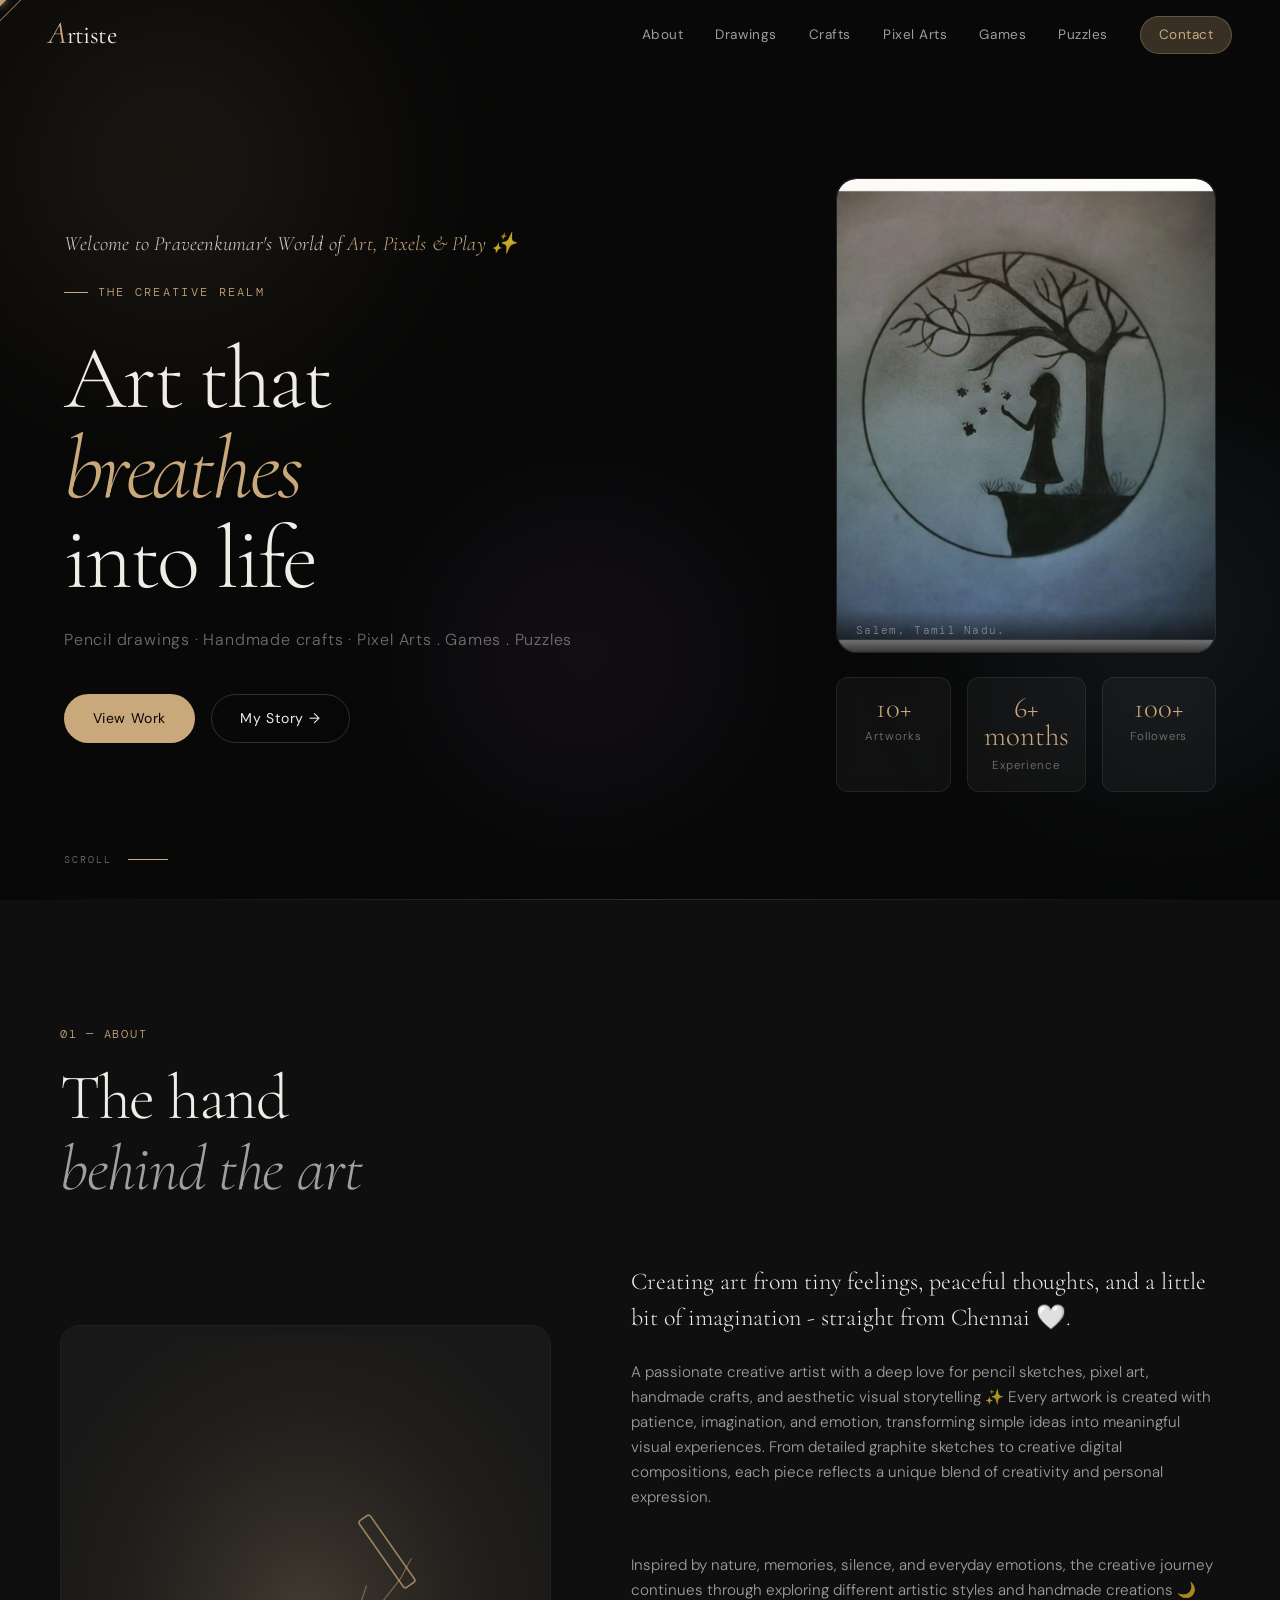
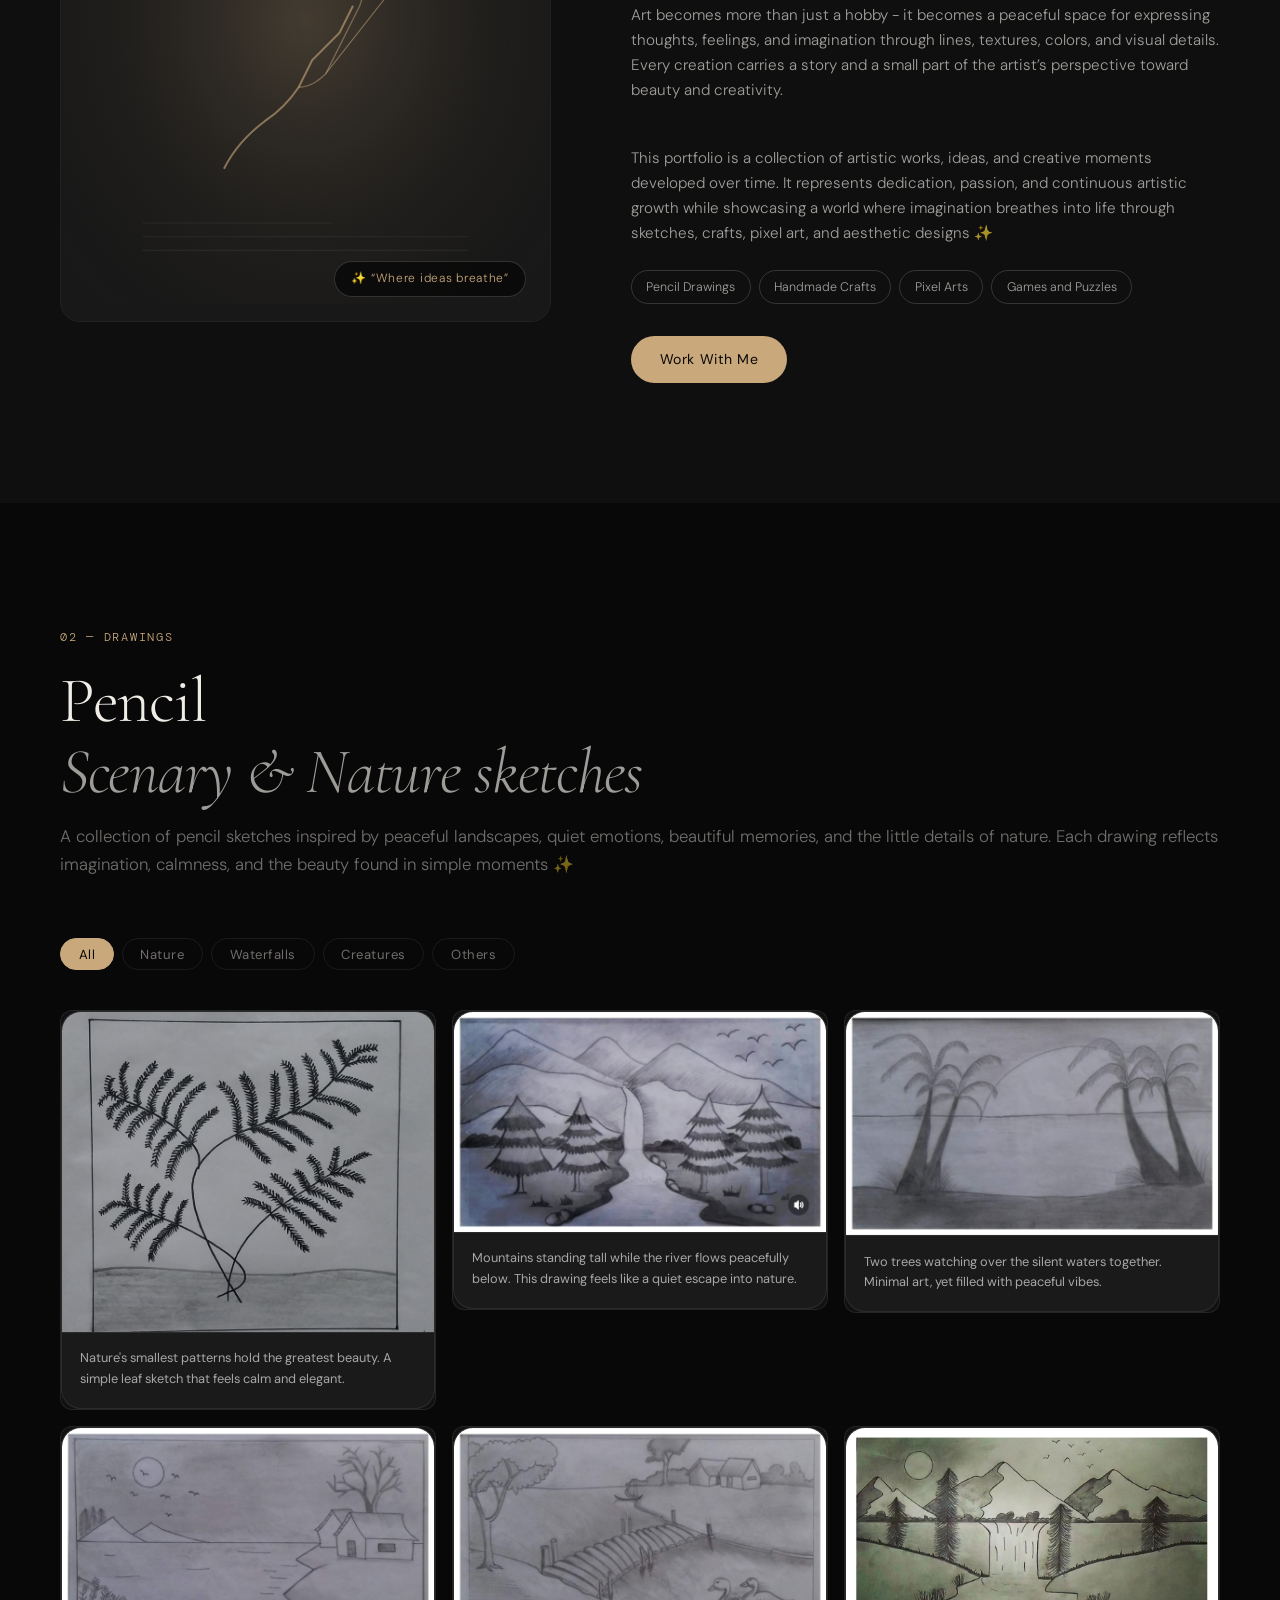
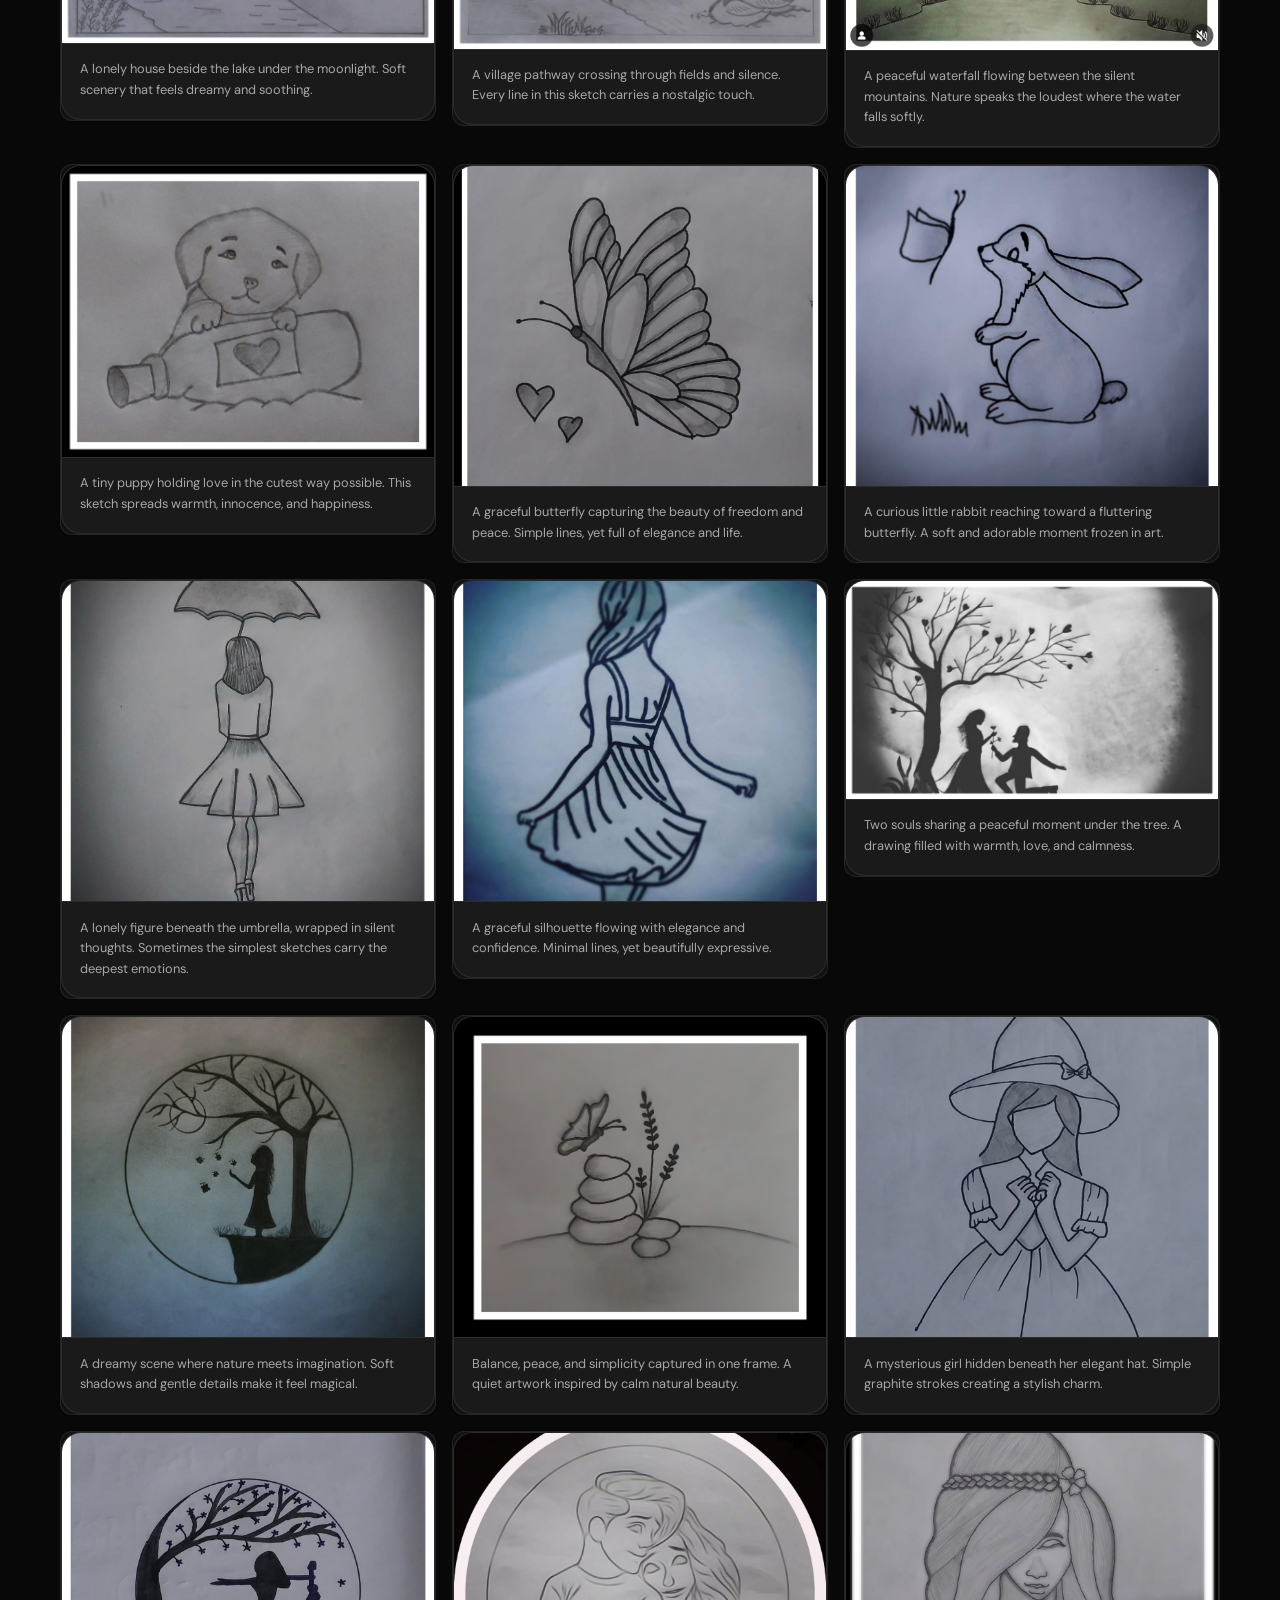
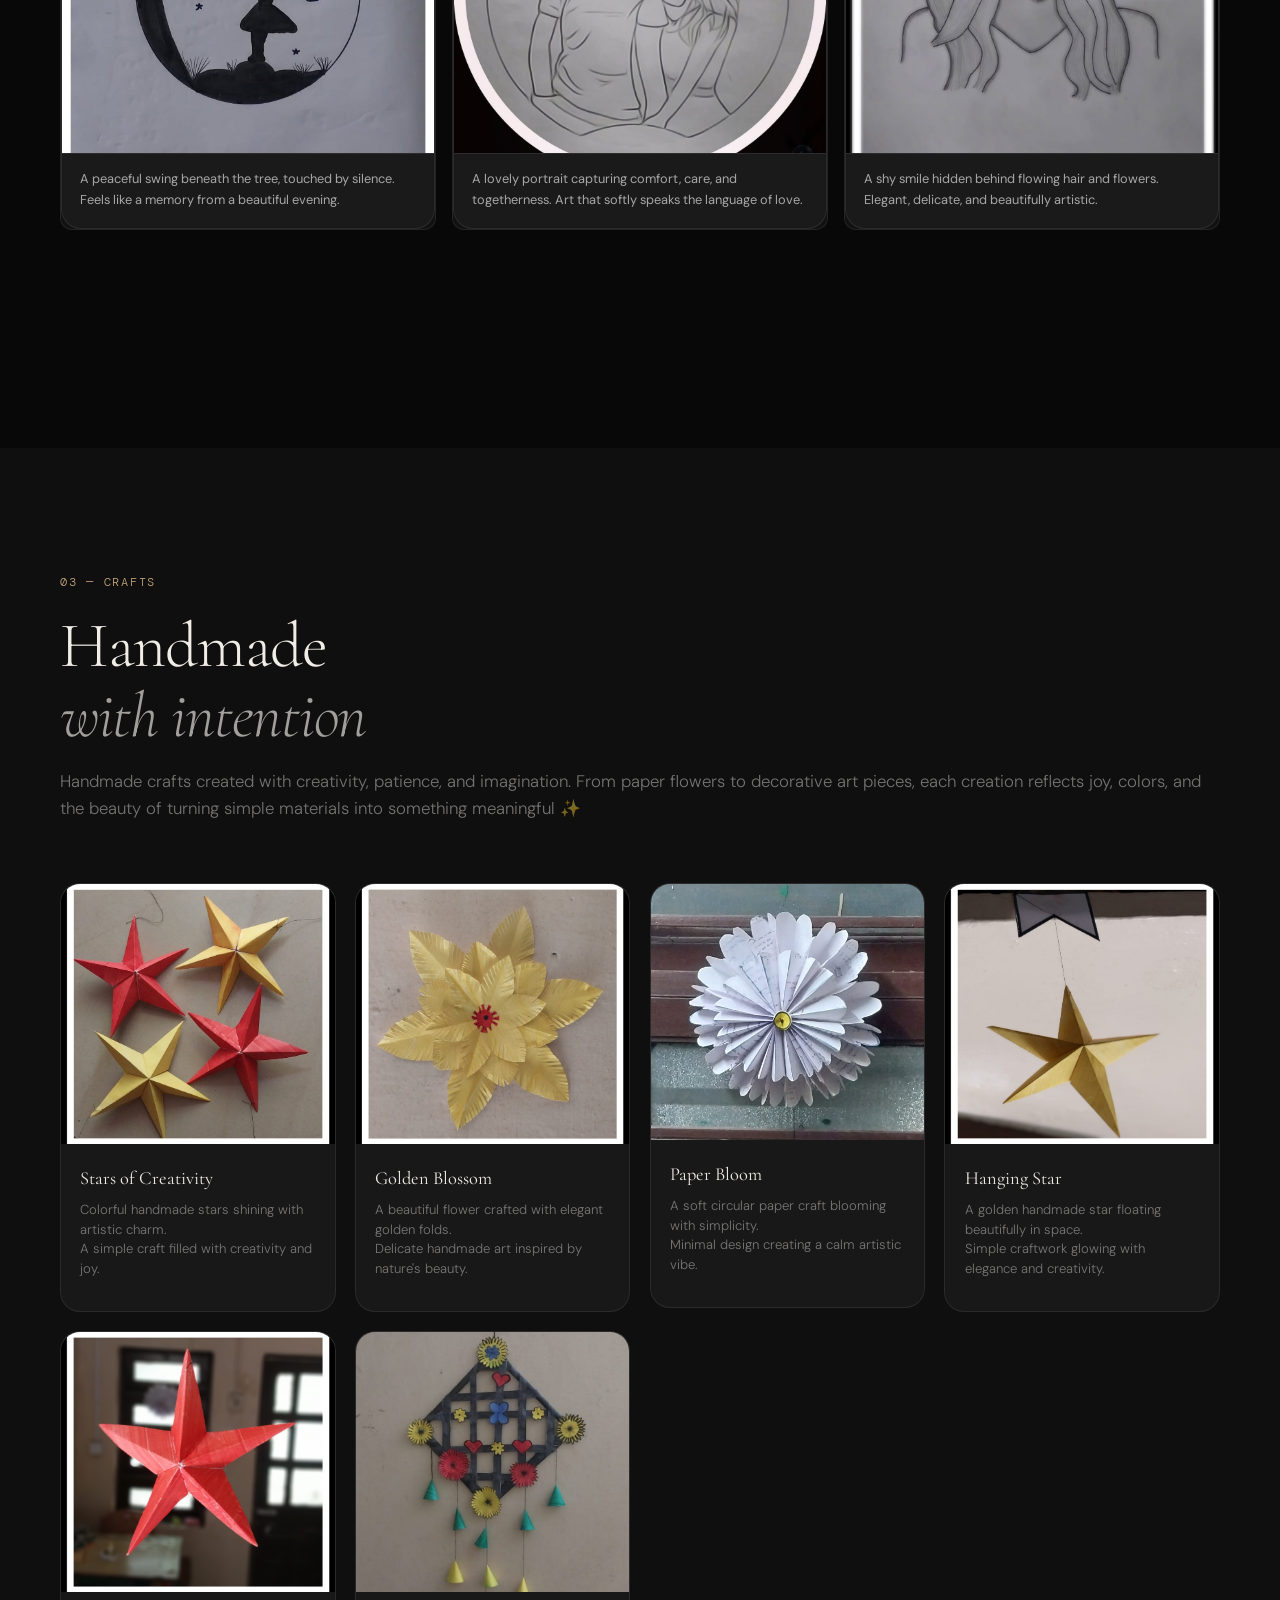
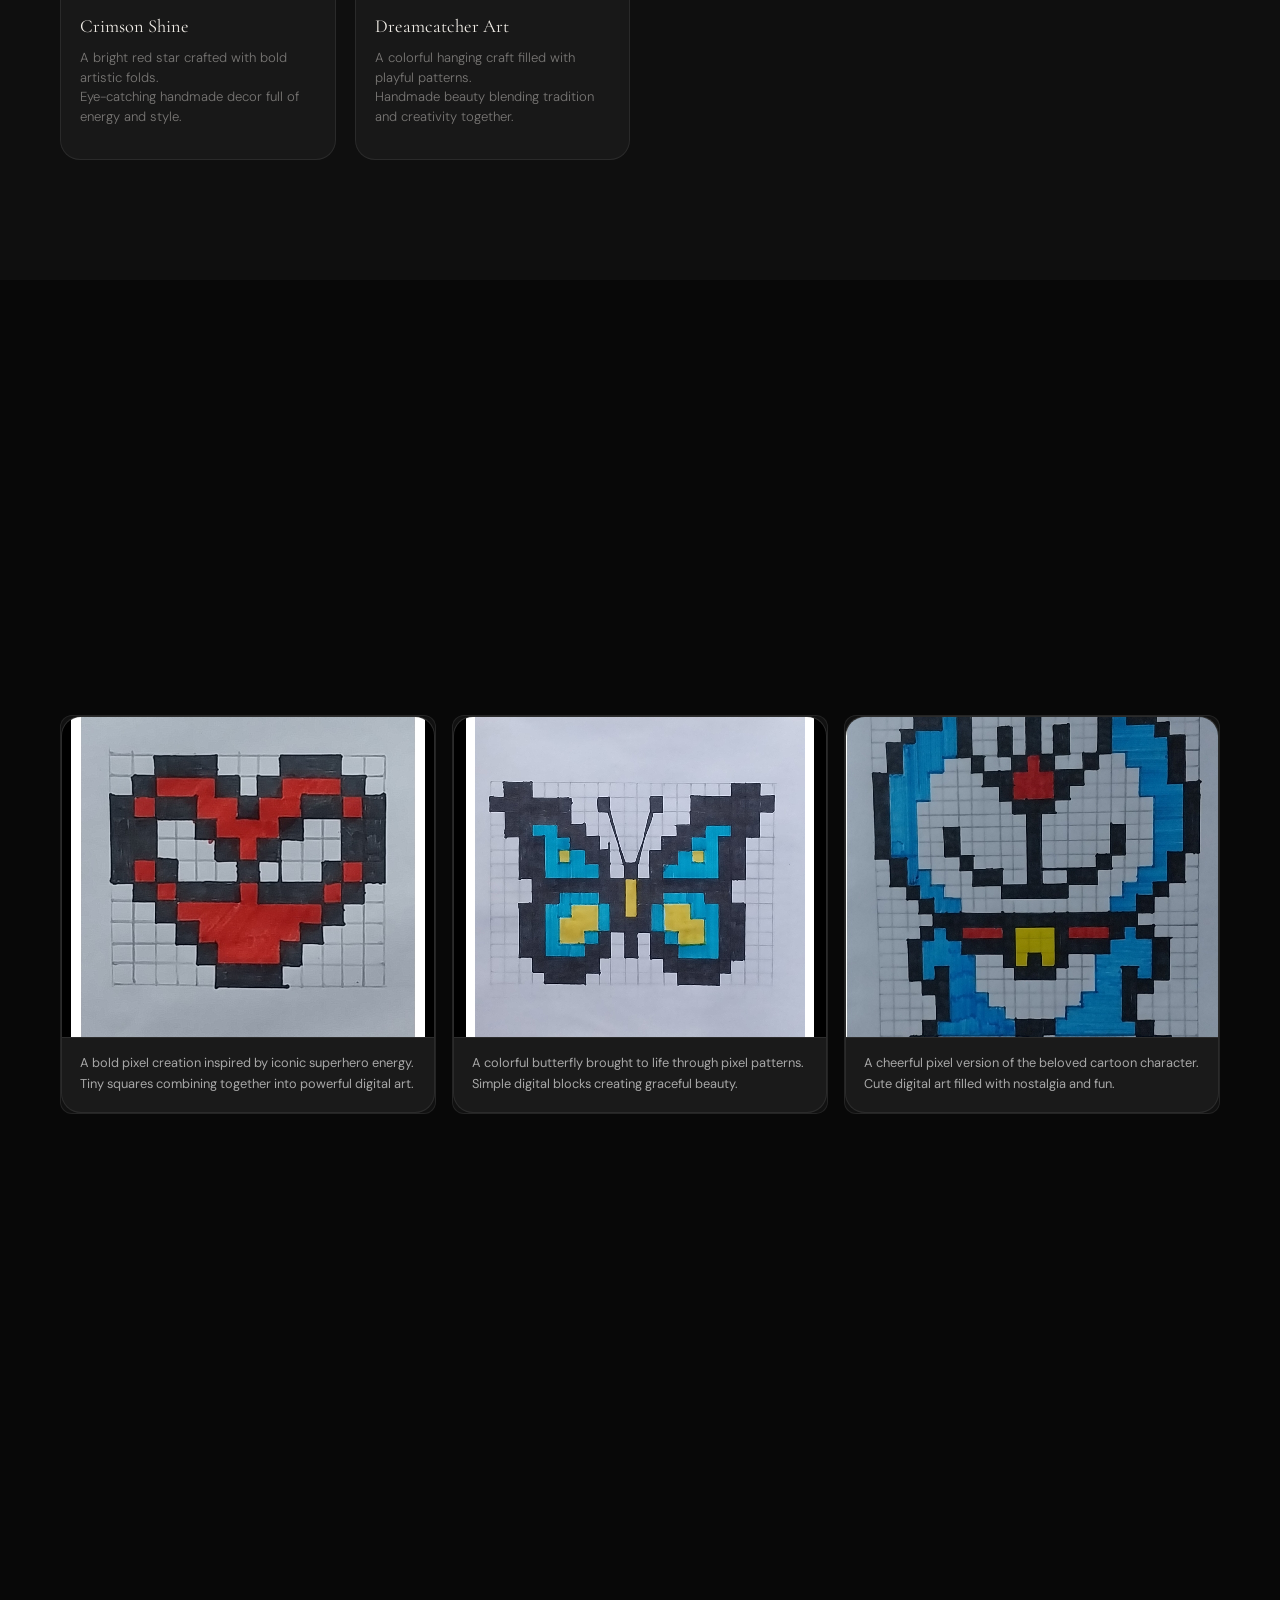
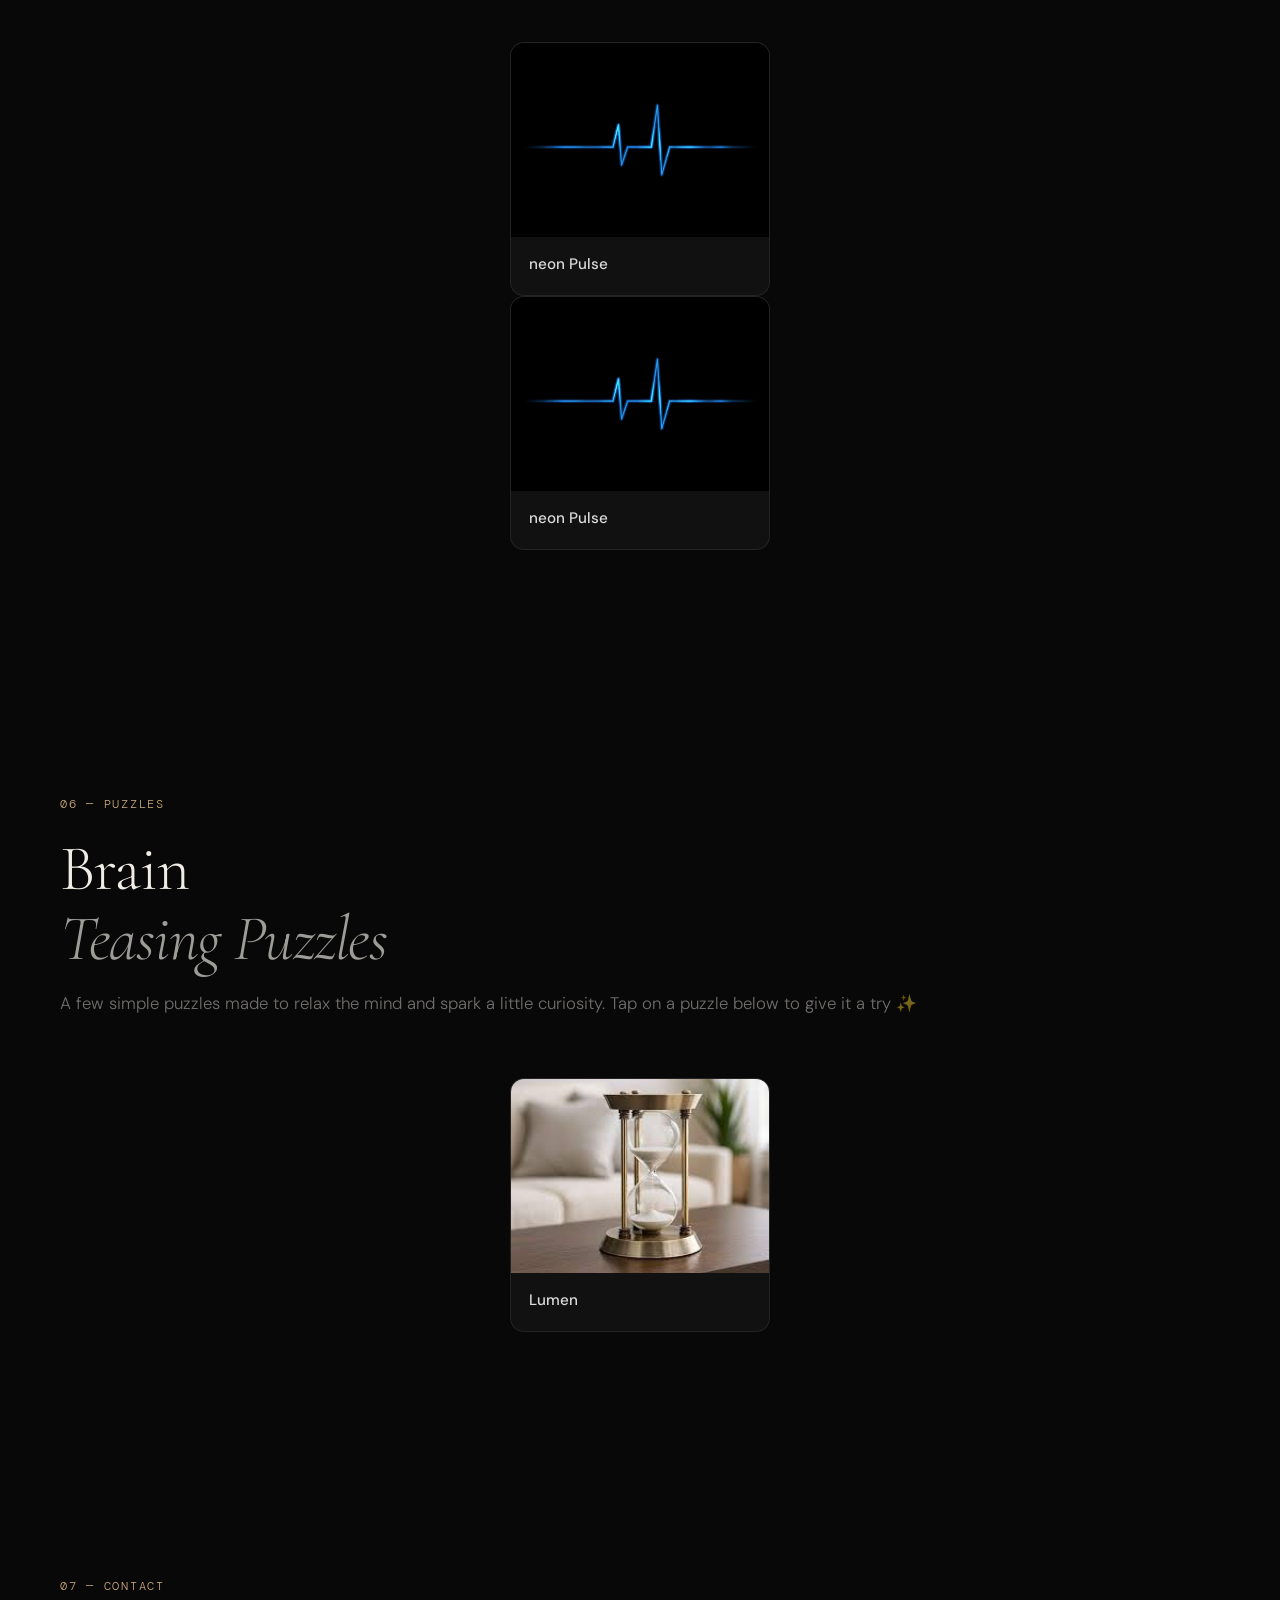
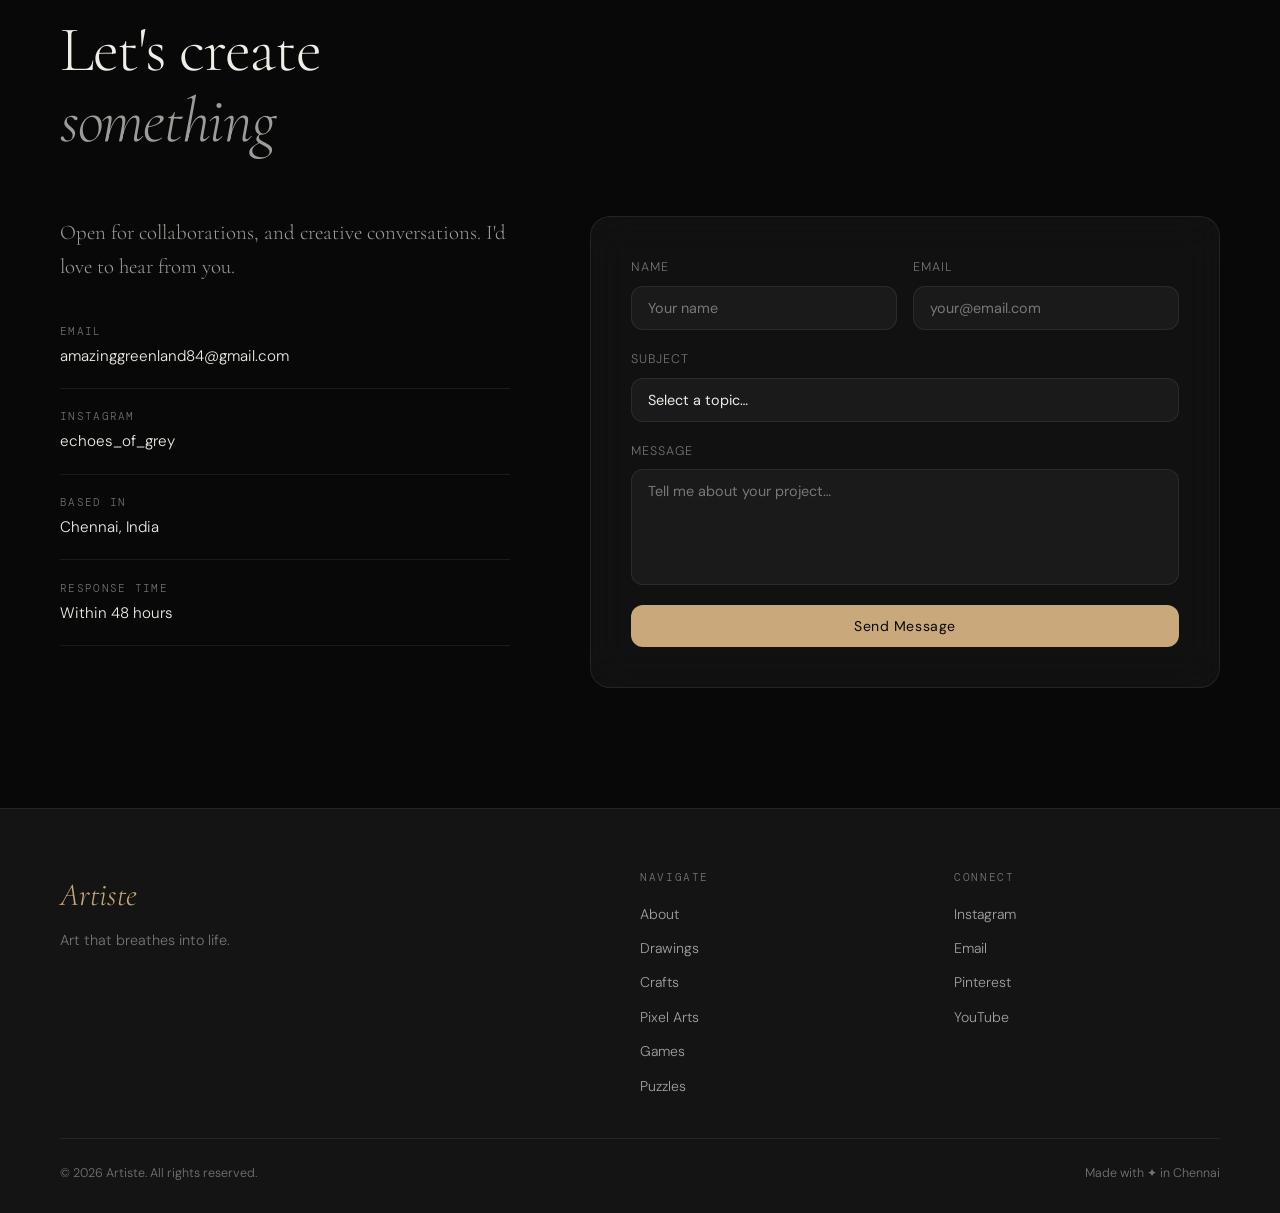
==== praveenkumarg/01/index.html @ f3a87482 "Set play-grid width to 100% Added width property to play-grid for full width." ====
<!DOCTYPE html>
<html lang="en">
<head>
  <title>Praveenkumar G | Artist Portfolio | Pencil Drawings & Crafts</title>

<meta name="description"
content="Explore the artistic portfolio of Praveenkumar G featuring pencil drawings, crafts, digital artworks and pixel arts.">

<meta name="keywords"
content="Praveenkumar G, Artist, Pencil Drawing, Pixel Art, Crafts, Art Portfolio">

<meta name="author" content="Praveenkumar G">

<meta property="og:title" content="Praveenkumar G | Artist Portfolio">
<meta property="og:description"
content="Pencil drawings, handmade crafts and digital artworks.">
<meta property="og:type" content="website">
  <meta charset="UTF-8" />
  <meta name="viewport" content="width=device-width, initial-scale=1.0" />
  <title>Praveenkumar G — Artist & Creator</title>
  <link rel="stylesheet" href="styles.css" />
  <link rel="preconnect" href="https://fonts.googleapis.com" />
  <link rel="preconnect" href="https://fonts.gstatic.com" crossorigin />
  <link href="https://fonts.googleapis.com/css2?family=Cormorant+Garamond:ital,wght@0,300;0,400;0,600;1,300;1,400&family=DM+Sans:wght@300;400;500&family=DM+Mono:wght@300;400&display=swap" rel="stylesheet" />

  <style>
    /* ══════════════════════════════════════════
       GALLERY CARD FIX — image on top, text below
       (matches the clean crafts-card style)
    ══════════════════════════════════════════ */

    /* Card shell */
    .gallery-card {
      background: rgba(255,255,255,0.04);
      border: 1px solid rgba(255,255,255,0.08);
      border-radius: 12px;
      overflow: hidden;
      display: flex;
      flex-direction: column;
      transition: transform 0.28s ease, box-shadow 0.28s ease;
    }

    .gallery-card:hover {
      transform: translateY(-4px);
      box-shadow: 0 16px 40px rgba(0,0,0,0.45);
    }

    .gallery-card-inner {
      display: flex;
      flex-direction: column;
      height: 100%;
    }

    /* Image section */
    .gallery-card .gallery-img-wrap {
      position: relative;
      overflow: hidden;
      width: 100%;
      flex-shrink: 0;
    }

    .gallery-card .gallery-img-wrap img {
      width: 100%;
      height: auto;
      max-height: 320px;
      object-fit: cover;
      display: block;
      transition: transform 0.4s ease;
    }

    .gallery-card:hover .gallery-img-wrap img {
      transform: scale(1.04);
    }

    /* Hover overlay (zoom icon only — no text inside image) */
    .gallery-overlay {
      position: absolute;
      inset: 0;
      background: rgba(0,0,0,0.38);
      display: flex;
      align-items: center;
      justify-content: center;
      opacity: 0;
      transition: opacity 0.25s ease;
      cursor: pointer;
    }

    .gallery-img-wrap:hover .gallery-overlay {
      opacity: 1;
    }

    .gallery-zoom {
      font-size: 1.5rem;
      color: #fff;
      background: rgba(255,255,255,0.14);
      border-radius: 50%;
      width: 50px;
      height: 50px;
      display: flex;
      align-items: center;
      justify-content: center;
      backdrop-filter: blur(6px);
      border: 1px solid rgba(255,255,255,0.25);
    }

    /* Text section — lives BELOW the image, never on top */
    .gallery-meta {
      padding: 0.95rem 1.1rem 1.15rem;
      position: static !important;
      background: transparent;
      transform: none !important;
      opacity: 1 !important;
    }

    .gallery-meta .gallery-title {
      font-size: 0.8rem;
      line-height: 1.6;
      color: rgba(255,255,255,0.62);
      margin: 0;
      font-weight: 400;
    }

    .gallery-meta .gallery-desc {
      font-size: 0.8rem;
      line-height: 1.6;
      color: rgba(255,255,255,0.62);
      margin: 0;
      font-weight: 400;
    }

    .hero-main-image{
    width:100%;
    height:100%;
    object-fit:cover;
    border-radius:20px;
    display:block;
    }

    /* Craft images */
    .craft-img-wrap img {
      width: 100%;
      height: auto;
      max-height: 260px;
      object-fit: cover;
      border-radius: inherit;
      display: block;
    }

    /* Instagram grid images */
    .insta-cell {
      position: relative;
      overflow: hidden;
    }
    .insta-cell img {
      position: absolute;
      inset: 0;
      width: 100%;
      height: 100%;
      object-fit: cover;
    }

    /* ══════════════════════════════════════════
       LIGHTBOX — full-screen image popup
    ══════════════════════════════════════════ */
    .lightbox {
      display: none;
      position: fixed;
      inset: 0;
      z-index: 99999;
      background: rgba(0, 0, 0, 0.93);
      align-items: center;
      justify-content: center;
      flex-direction: column;
      padding: 2rem;
      backdrop-filter: blur(10px);
      -webkit-backdrop-filter: blur(10px);
      animation: lbFadeIn 0.22s ease;
    }

    .lightbox.active {
      display: flex;
    }

    @keyframes lbFadeIn {
      from { opacity: 0; }
      to   { opacity: 1; }
    }

    /* Close button */
    .lightbox-close {
      position: fixed;
      top: 1.2rem;
      right: 1.4rem;
      background: rgba(255,255,255,0.1);
      border: 1px solid rgba(255,255,255,0.2);
      color: #fff;
      font-size: 1.2rem;
      width: 42px;
      height: 42px;
      border-radius: 50%;
      cursor: pointer;
      display: flex;
      align-items: center;
      justify-content: center;
      transition: background 0.2s;
      z-index: 100000;
    }

    .lightbox-close:hover {
      background: rgba(255,255,255,0.22);
    }

    /* Image */
    .lightbox-content {
      display: flex;
      align-items: center;
      justify-content: center;
      max-width: 90vw;
      max-height: 82vh;
      animation: lbImgPop 0.28s cubic-bezier(0.34,1.56,0.64,1);
    }

    @keyframes lbImgPop {
      from { transform: scale(0.88); opacity: 0; }
      to   { transform: scale(1);    opacity: 1; }
    }

    .lightbox-content img {
      max-width: 90vw;
      max-height: 82vh;
      width: auto;
      height: auto;
      object-fit: contain;
      border-radius: 8px;
      box-shadow: 0 24px 80px rgba(0,0,0,0.7);
    }

    /* Caption */
    .lightbox-caption {
      margin-top: 1.1rem;
      color: rgba(255,255,255,0.6);
      font-size: 0.82rem;
      text-align: center;
      max-width: 560px;
      line-height: 1.6;
    }

    /* Prev / Next arrows */
    .lightbox-prev,
    .lightbox-next {
      position: fixed;
      top: 50%;
      transform: translateY(-50%);
      background: rgba(255,255,255,0.08);
      border: 1px solid rgba(255,255,255,0.15);
      color: #fff;
      font-size: 1.4rem;
      width: 46px;
      height: 46px;
      border-radius: 50%;
      cursor: pointer;
      display: flex;
      align-items: center;
      justify-content: center;
      transition: background 0.2s;
      z-index: 100000;
    }

    .lightbox-prev { left: 1.2rem; }
    .lightbox-next { right: 1.2rem; }

    .lightbox-prev:hover,
    .lightbox-next:hover {
      background: rgba(255,255,255,0.2);
    }

    /* Mobile fix: make Pencil Arts and Pixel Arts match the Crafts cards */
    #drawings .gallery-grid,
    #pixel-arts .gallery-grid {
      align-items: start;
    }

    #drawings .gallery-card,
    #pixel-arts .gallery-card {
      min-width: 0;
    }

    @media (max-width: 768px) {
      #drawings .gallery-grid,
      #pixel-arts .gallery-grid {
        display: grid !important;
        grid-template-columns: repeat(2, minmax(0, 1fr)) !important;
        grid-auto-flow: row !important;
        grid-auto-rows: auto !important;
        align-items: start !important;
        gap: 1.55rem 1.25rem !important;
      }

      #drawings .gallery-card,
      #pixel-arts .gallery-card {
        width: 100% !important;
        min-width: 0 !important;
        height: auto !important;
        min-height: 0 !important;
        grid-column: auto !important;
        grid-row: auto !important;
        margin: 0 !important;
        transform: none !important;
        break-inside: avoid;
        border-radius: 18px !important;
        overflow: hidden !important;
      }

      #drawings .gallery-card-inner,
      #pixel-arts .gallery-card-inner {
        display: flex !important;
        flex-direction: column !important;
        height: auto !important;
      }

      #drawings .gallery-img-wrap,
      #pixel-arts .gallery-img-wrap {
        position: relative !important;
        width: 100% !important;
        height: clamp(128px, 44vw, 190px) !important;
        min-height: clamp(128px, 44vw, 190px) !important;
        aspect-ratio: 1 / 1 !important;
        overflow: hidden !important;
        flex: 0 0 auto !important;
      }

      #drawings .gallery-img-wrap img,
      #pixel-arts .gallery-img-wrap img {
        position: absolute !important;
        inset: 0 !important;
        width: 100% !important;
        height: 100% !important;
        max-height: none !important;
        object-fit: cover !important;
        display: block !important;
      }

      #drawings .gallery-meta,
      #pixel-arts .gallery-meta {
        position: static !important;
        flex: 1 1 auto !important;
        padding: 0.95rem 1rem 1.1rem !important;
        transform: none !important;
        opacity: 1 !important;
      }

      #drawings .gallery-title,
      #drawings .gallery-desc,
      #pixel-arts .gallery-title,
      #pixel-arts .gallery-desc {
        font-size: 0.95rem !important;
        line-height: 1.55 !important;
        overflow-wrap: anywhere;
      }
    }

    @media (max-width: 380px) {
      #drawings .gallery-grid,
      #pixel-arts .gallery-grid {
        gap: 1.25rem 0.9rem !important;
      }

      #drawings .gallery-img-wrap,
      #pixel-arts .gallery-img-wrap {
        height: clamp(118px, 43vw, 160px) !important;
        min-height: clamp(118px, 43vw, 160px) !important;
      }

      #drawings .gallery-meta,
      #pixel-arts .gallery-meta {
        padding: 0.8rem 0.85rem 0.95rem !important;
      }

      #drawings .gallery-title,
      #drawings .gallery-desc,
      #pixel-arts .gallery-title,
      #pixel-arts .gallery-desc {
        font-size: 0.88rem !important;
      }
    }

    /* ══════════════════════════════════════════
       HERO WELCOME LINE
    ══════════════════════════════════════════ */
    .hero-welcome {
      font-family: 'Cormorant Garamond', serif;
      font-size: clamp(1rem, 1.6vw, 1.3rem);
      font-style: italic;
      letter-spacing: 0.01em;
      color: rgba(255,255,255,0.78);
      margin: 0 0 0.9rem;
    }

    .hero-welcome em {
      font-style: italic;
      color: #c9a87c;
    }

    /* ══════════════════════════════════════════
       GAMES & PUZZLES — playable card grid
    ══════════════════════════════════════════ */
   .play-grid {
  display: grid;
  grid-template-columns: repeat(auto-fit, minmax(220px, 260px));
  gap: 1.75rem;
  justify-content: center;
  width: 100%;   /* 👈 add this */
}

    .play-card {
      display: block;
      text-decoration: none;
      background: rgba(255,255,255,0.04);
      border: 1px solid rgba(255,255,255,0.08);
      border-radius: 14px;
      overflow: hidden;
      transition: transform 0.28s ease, box-shadow 0.28s ease, border-color 0.28s ease;
    }

    .play-card:hover {
      transform: translateY(-5px);
      box-shadow: 0 18px 44px rgba(0,0,0,0.45);
      border-color: rgba(201,168,124,0.4);
    }

    .play-img-wrap {
      position: relative;
      width: 100%;
      aspect-ratio: 4 / 3;
      overflow: hidden;
      background: linear-gradient(135deg, rgba(201,168,124,0.18), rgba(0,0,0,0.2));
    }

    .play-img-wrap img {
      width: 100%;
      height: 100%;
      object-fit: cover;
      display: block;
      transition: transform 0.4s ease;
    }

    .play-card:hover .play-img-wrap img {
      transform: scale(1.05);
    }

    .play-overlay {
      position: absolute;
      inset: 0;
      background: rgba(0,0,0,0.32);
      display: flex;
      align-items: center;
      justify-content: center;
      opacity: 0;
      transition: opacity 0.25s ease;
    }

    .play-card:hover .play-overlay {
      opacity: 1;
    }

    .play-action {
      font-family: 'DM Sans', sans-serif;
      font-size: 0.78rem;
      letter-spacing: 0.06em;
      text-transform: uppercase;
      color: #fff;
      padding: 0.55rem 1.1rem;
      border: 1px solid rgba(255,255,255,0.4);
      border-radius: 999px;
      backdrop-filter: blur(6px);
      background: rgba(255,255,255,0.08);
    }

    .play-title {
      margin: 0;
      padding: 0.95rem 1.1rem 1.15rem;
      font-family: 'DM Sans', sans-serif;
      font-size: 0.95rem;
      font-weight: 500;
      color: rgba(255,255,255,0.85);
    }

    /* ══════════════════════════════════════════
       CUSTOM CURSOR — facet diamond + orbiting ring
       (overrides whatever .cursor/.cursor-trail
       are set to in styles.css)
    ══════════════════════════════════════════ */
    .cursor {
      width: 9px !important;
      height: 9px !important;
      border-radius: 0 !important;
      background: #c9a87c !important;
      box-shadow: 0 0 8px rgba(201,168,124,0.9) !important;
      transform: translate(-50%, -50%) rotate(45deg) !important;
      mix-blend-mode: difference;
    }

    .cursor-trail {
      width: 30px !important;
      height: 30px !important;
      border-radius: 0 !important;
      border: 1px solid rgba(201,168,124,0.55) !important;
      background: transparent !important;
      transform: translate(-50%, -50%) rotate(45deg) !important;
      animation: cursorSpin 6s linear infinite;
    }

    @keyframes cursorSpin {
      from { transform: translate(-50%, -50%) rotate(45deg); }
      to   { transform: translate(-50%, -50%) rotate(405deg); }
    }
  </style>
</head>
<body>

  <!-- Custom Cursor -->
  <div class="cursor" id="cursor"></div>
  <div class="cursor-trail" id="cursorTrail"></div>

  <!-- Ambient background orbs -->
  <div class="bg-orbs">
    <div class="orb orb-1"></div>
    <div class="orb orb-2"></div>
    <div class="orb orb-3"></div>
  </div>

  <!-- NAV -->
  <nav class="nav" id="nav">
    <a href="#home" class="nav-logo">
      <span class="logo-initial">A</span>
      <span class="logo-text">rtiste</span>
    </a>
    <div class="nav-links" id="navLinks">
      <a href="#about" class="nav-link">About</a>
      <a href="#drawings" class="nav-link">Drawings</a>
      <a href="#crafts" class="nav-link">Crafts</a>
      <a href="#pixel-arts" class="nav-link">Pixel Arts</a>
      <a href="#games" class="nav-link">Games</a>
      <a href="#puzzles" class="nav-link">Puzzles</a>
      <a href="#contact" class="nav-link nav-link--cta">Contact</a>
    </div>
    <button class="hamburger" id="hamburger" aria-label="Menu">
      <span></span><span></span><span></span>
    </button>
  </nav>

  <!-- HERO -->
  <section class="hero" id="home">
    <div class="hero-content">
      <p class="hero-welcome reveal-up">Welcome to Praveenkumar's World of <em>Art, Pixels &amp; Play</em> ✨</p>
      <div class="hero-tag reveal-up">The Creative Realm</div>
      <h1 class="hero-title reveal-up">
        <span class="hero-title-line">Art that</span>
        <span class="hero-title-line italic">breathes</span>
        <span class="hero-title-line">into life</span>
      </h1>
      <p class="hero-sub reveal-up">Pencil drawings · Handmade crafts · Pixel Arts  . Games . Puzzles</p>
      <div class="hero-actions reveal-up">
        <a href="#drawings" class="btn btn-primary">View Work</a>
        <a href="#about" class="btn btn-ghost">My Story →</a>
      </div>
    </div>
    <div class="hero-visual">
      <div class="hero-frame">
         <div class="hero-img-placeholder">
            <img 
              src="images/profile-art.jpeg" 
              alt="Featured Artwork"
              class="hero-main-image"
            />
          </div>
        <div class="hero-frame-label">Salem, Tamil Nadu.</div>
      </div>
      <div class="hero-stat-stack">
        <div class="hero-stat">
          <span class="stat-num">10+</span>
          <span class="stat-label">Artworks</span>
        </div>
        <div class="hero-stat">
          <span class="stat-num">6+ months</span>
          <span class="stat-label">Experience</span>
        </div>
        <div class="hero-stat">
          <span class="stat-num">100+ </span>
          <span class="stat-label">Followers</span>
        </div>
      </div>
    </div>
    <div class="hero-scroll-hint">
      <span>Scroll</span>
      <div class="scroll-line"></div>
    </div>
  </section>

  <!-- ABOUT -->
  <section class="about section" id="about">
    <div class="container">
      <div class="section-header reveal-up">
        <span class="section-tag">01 — About</span>
        <h2 class="section-title">The hand<br/><em>behind the art</em></h2>
      </div>
      <div class="about-grid">
        <div class="about-img-col reveal-left">
          <div class="about-img-wrap">
            <div class="about-img-placeholder">
              <svg viewBox="0 0 360 420" xmlns="http://www.w3.org/2000/svg">
                <defs>
                  <radialGradient id="ag" cx="50%" cy="50%" r="70%">
                    <stop offset="0%" stop-color="#c9a87c" stop-opacity="0.25"/>
                    <stop offset="100%" stop-color="#0d0d0d" stop-opacity="0"/>
                  </radialGradient>
                </defs>
                <rect width="360" height="420" fill="url(#ag)"/>
                <path d="M120 320 Q130 300 150 285 Q165 275 175 260 L185 240 L205 220 L215 200" fill="none" stroke="#c9a87c" stroke-width="1.5" opacity="0.6"/>
                <path d="M175 260 Q185 260 195 250 L220 200 L225 185" fill="none" stroke="#c9a87c" stroke-width="1" opacity="0.45"/>
                <path d="M195 250 L250 180 L258 165" fill="none" stroke="#c9a87c" stroke-width="0.8" opacity="0.5"/>
                <rect x="235" y="130" width="10" height="60" rx="2" fill="none" stroke="#c9a87c" stroke-width="1.2" opacity="0.7" transform="rotate(-35 240 160)"/>
                <line x1="60" y1="380" x2="300" y2="380" stroke="#ffffff" stroke-width="0.4" opacity="0.15"/>
                <line x1="60" y1="370" x2="300" y2="370" stroke="#ffffff" stroke-width="0.4" opacity="0.1"/>
                <line x1="60" y1="360" x2="200" y2="360" stroke="#ffffff" stroke-width="0.4" opacity="0.1"/>
              </svg>
            </div>
            <div class="about-tag-chip">✨ “Where ideas breathe”</div>
          </div>
        </div>
        <div class="about-text-col reveal-right">
          <p class="about-lead">Creating art from tiny feelings, peaceful thoughts, and a little bit of imagination - straight from Chennai 🤍.</p>
     
          <p class="about-body">
            A passionate creative artist with a deep love for pencil sketches, pixel art, handmade crafts, and aesthetic visual storytelling ✨ 
            Every artwork is created with patience, imagination, and emotion, transforming simple ideas into meaningful visual experiences. 
            From detailed graphite sketches to creative digital compositions, each piece reflects a unique blend of creativity and personal expression.
          </p>
          <br>
          <p class="about-body">
            Inspired by nature, memories, silence, and everyday emotions, the creative journey continues through exploring different artistic styles and handmade creations 🌙 
            Art becomes more than just a hobby - it becomes a peaceful space for expressing thoughts, feelings, and imagination through lines, textures, colors,
            and visual details. Every creation carries a story and a small part of the artist’s perspective toward beauty and creativity.
          </p>
          <br>
          <p class="about-body">
            This portfolio is a collection of artistic works, ideas, and creative moments developed over time. It represents dedication, passion, and 
            continuous artistic growth while showcasing a world where imagination breathes into life through sketches, crafts, pixel art, and aesthetic designs ✨
          </p>

          <div class="about-skills">
            <div class="skill-pill">Pencil Drawings</div>
            <div class="skill-pill">Handmade Crafts</div>
            <div class="skill-pill">Pixel Arts</div>
            <div class="skill-pill">Games and Puzzles</div>
          </div>
          <a href="#contact" class="btn btn-primary" style="margin-top:2rem">Work With Me</a>
        </div>
      </div>
    </div>
  </section>

  <!-- PENCIL DRAWINGS GALLERY -->
  <section class="gallery-section section" id="drawings">
    <div class="container">
      <div class="section-header reveal-up">
        <span class="section-tag">02 — Drawings</span>
        <h2 class="section-title">Pencil<br/><em>Scenary &amp; Nature sketches</em></h2>
        <p class="section-desc reveal-up">
          A collection of pencil sketches inspired by peaceful landscapes, quiet emotions, beautiful memories, and the little details of nature. Each drawing reflects imagination, calmness, and the beauty found in simple moments ✨
        </p>
      </div>

      <!-- Filter buttons -->
      <div class="gallery-filters reveal-up">
        <button class="filter-btn active" data-filter="all">All</button>
        <button class="filter-btn" data-filter="nature">Nature</button>
        <button class="filter-btn" data-filter="waterfalls">Waterfalls</button>
        <button class="filter-btn" data-filter="creatures">Creatures</button>
        <button class="filter-btn" data-filter="others">Others</button>
      </div>

      <div class="gallery-grid" id="drawingsGrid">

        <!-- ── NATURE (5 images) ── -->
        <div class="gallery-card" data-category="nature">
          <div class="gallery-card-inner">
            <div class="gallery-img-wrap">
              <img src="images/pencil-arts/nature/1.jpeg" alt="Nature sketch 1" loading="lazy" />
              <div class="gallery-overlay"><span class="gallery-zoom">↗</span></div>
            </div>
            <div class="gallery-meta">
              <h3 class="gallery-title">Nature's smallest patterns hold the greatest beauty. A simple leaf sketch that feels calm and elegant.</h3>
            </div>
          </div>
        </div>

        <div class="gallery-card" data-category="nature">
          <div class="gallery-card-inner">
            <div class="gallery-img-wrap">
              <img src="images/pencil-arts/nature/2.jpeg" alt="Nature sketch 2" loading="lazy" />
              <div class="gallery-overlay"><span class="gallery-zoom">↗</span></div>
            </div>
            <div class="gallery-meta">
              <h3 class="gallery-title">Mountains standing tall while the river flows peacefully below. This drawing feels like a quiet escape into nature.</h3>
            </div>
          </div>
        </div>

        <div class="gallery-card" data-category="nature">
          <div class="gallery-card-inner">
            <div class="gallery-img-wrap">
              <img src="images/pencil-arts/nature/3.jpeg" alt="Nature sketch 3" loading="lazy" />
              <div class="gallery-overlay"><span class="gallery-zoom">↗</span></div>
            </div>
            <div class="gallery-meta">
              <h3 class="gallery-title">Two trees watching over the silent waters together. Minimal art, yet filled with peaceful vibes.</h3>
            </div>
          </div>
        </div>

        <div class="gallery-card" data-category="nature">
          <div class="gallery-card-inner">
            <div class="gallery-img-wrap">
              <img src="images/pencil-arts/nature/4.jpeg" alt="Nature sketch 4" loading="lazy" />
              <div class="gallery-overlay"><span class="gallery-zoom">↗</span></div>
            </div>
            <div class="gallery-meta">
              <h3 class="gallery-title">A lonely house beside the lake under the moonlight. Soft scenery that feels dreamy and soothing.</h3>
            </div>
          </div>
        </div>

        <div class="gallery-card" data-category="nature">
          <div class="gallery-card-inner">
            <div class="gallery-img-wrap">
              <img src="images/pencil-arts/nature/5.jpeg" alt="Nature sketch 5" loading="lazy" />
              <div class="gallery-overlay"><span class="gallery-zoom">↗</span></div>
            </div>
            <div class="gallery-meta">
              <h3 class="gallery-title">A village pathway crossing through fields and silence. Every line in this sketch carries a nostalgic touch.</h3>
            </div>
          </div>
        </div>

        <!-- ── WATERFALLS (1 image) ── -->
        <div class="gallery-card" data-category="waterfalls">
          <div class="gallery-card-inner">
            <div class="gallery-img-wrap">
              <img src="images/pencil-arts/waterfalls/1.jpeg" alt="Waterfall sketch" loading="lazy" />
              <div class="gallery-overlay"><span class="gallery-zoom">↗</span></div>
            </div>
            <div class="gallery-meta">
              <h3 class="gallery-title">A peaceful waterfall flowing between the silent mountains. Nature speaks the loudest where the water falls softly.</h3>
            </div>
          </div>
        </div>

        <!-- ── CREATURES (3 images) ── -->
        <div class="gallery-card" data-category="creatures">
          <div class="gallery-card-inner">
            <div class="gallery-img-wrap">
              <img src="images/pencil-arts/creatures/1.jpeg" alt="Creature sketch 1" loading="lazy" />
              <div class="gallery-overlay"><span class="gallery-zoom">↗</span></div>
            </div>
            <div class="gallery-meta">
              <h3 class="gallery-title">A tiny puppy holding love in the cutest way possible. This sketch spreads warmth, innocence, and happiness.</h3>
            </div>
          </div>
        </div>

        <div class="gallery-card" data-category="creatures">
          <div class="gallery-card-inner">
            <div class="gallery-img-wrap">
              <img src="images/pencil-arts/creatures/2.jpeg" alt="Creature sketch 2" loading="lazy" />
              <div class="gallery-overlay"><span class="gallery-zoom">↗</span></div>
            </div>
            <div class="gallery-meta">
              <h3 class="gallery-title">A graceful butterfly capturing the beauty of freedom and peace. Simple lines, yet full of elegance and life.</h3>
            </div>
          </div>
        </div>

        <div class="gallery-card" data-category="creatures">
          <div class="gallery-card-inner">
            <div class="gallery-img-wrap">
              <img src="images/pencil-arts/creatures/3.jpeg" alt="Creature sketch 3" loading="lazy" />
              <div class="gallery-overlay"><span class="gallery-zoom">↗</span></div>
            </div>
            <div class="gallery-meta">
              <h3 class="gallery-title">A curious little rabbit reaching toward a fluttering butterfly. A soft and adorable moment frozen in art.</h3>
            </div>
          </div>
        </div>

        <!-- ── OTHERS (9 images) ── -->
        <div class="gallery-card" data-category="others">
          <div class="gallery-card-inner">
            <div class="gallery-img-wrap">
              <img src="images/pencil-arts/others/1.jpeg" alt="Other sketch 1" loading="lazy" />
              <div class="gallery-overlay"><span class="gallery-zoom">↗</span></div>
            </div>
            <div class="gallery-meta">
              <p class="gallery-desc">A lonely figure beneath the umbrella, wrapped in silent thoughts. Sometimes the simplest sketches carry the deepest emotions.</p>
            </div>
          </div>
        </div>

        <div class="gallery-card" data-category="others">
          <div class="gallery-card-inner">
            <div class="gallery-img-wrap">
              <img src="images/pencil-arts/others/2.jpeg" alt="Other sketch 2" loading="lazy" />
              <div class="gallery-overlay"><span class="gallery-zoom">↗</span></div>
            </div>
            <div class="gallery-meta">
              <p class="gallery-desc">A graceful silhouette flowing with elegance and confidence. Minimal lines, yet beautifully expressive.</p>
            </div>
          </div>
        </div>

        <div class="gallery-card" data-category="others">
          <div class="gallery-card-inner">
            <div class="gallery-img-wrap">
              <img src="images/pencil-arts/others/3.jpeg" alt="Other sketch 3" loading="lazy" />
              <div class="gallery-overlay"><span class="gallery-zoom">↗</span></div>
            </div>
            <div class="gallery-meta">
              <p class="gallery-desc">Two souls sharing a peaceful moment under the tree. A drawing filled with warmth, love, and calmness.</p>
            </div>
          </div>
        </div>

        <div class="gallery-card" data-category="others">
          <div class="gallery-card-inner">
            <div class="gallery-img-wrap">
              <img src="images/pencil-arts/others/4.jpeg" alt="Other sketch 4" loading="lazy" />
              <div class="gallery-overlay"><span class="gallery-zoom">↗</span></div>
            </div>
            <div class="gallery-meta">
              <p class="gallery-desc">A dreamy scene where nature meets imagination. Soft shadows and gentle details make it feel magical.</p>
            </div>
          </div>
        </div>

        <div class="gallery-card" data-category="others">
          <div class="gallery-card-inner">
            <div class="gallery-img-wrap">
              <img src="images/pencil-arts/others/5.jpeg" alt="Other sketch 5" loading="lazy" />
              <div class="gallery-overlay"><span class="gallery-zoom">↗</span></div>
            </div>
            <div class="gallery-meta">
              <p class="gallery-desc">Balance, peace, and simplicity captured in one frame. A quiet artwork inspired by calm natural beauty.</p>
            </div>
          </div>
        </div>

        <div class="gallery-card" data-category="others">
          <div class="gallery-card-inner">
            <div class="gallery-img-wrap">
              <img src="images/pencil-arts/others/6.jpeg" alt="Other sketch 6" loading="lazy" />
              <div class="gallery-overlay"><span class="gallery-zoom">↗</span></div>
            </div>
            <div class="gallery-meta">
              <p class="gallery-desc">A mysterious girl hidden beneath her elegant hat. Simple graphite strokes creating a stylish charm.</p>
            </div>
          </div>
        </div>

        <div class="gallery-card" data-category="others">
          <div class="gallery-card-inner">
            <div class="gallery-img-wrap">
              <img src="images/pencil-arts/others/7.jpeg" alt="Other sketch 7" loading="lazy" />
              <div class="gallery-overlay"><span class="gallery-zoom">↗</span></div>
            </div>
            <div class="gallery-meta">
              <p class="gallery-desc">A peaceful swing beneath the tree, touched by silence. Feels like a memory from a beautiful evening.</p>
            </div>
          </div>
        </div>

        <div class="gallery-card" data-category="others">
          <div class="gallery-card-inner">
            <div class="gallery-img-wrap">
              <img src="images/pencil-arts/others/8.jpeg" alt="Other sketch 8" loading="lazy" />
              <div class="gallery-overlay"><span class="gallery-zoom">↗</span></div>
            </div>
            <div class="gallery-meta">
              <p class="gallery-desc">A lovely portrait capturing comfort, care, and togetherness. Art that softly speaks the language of love.</p>
            </div>
          </div>
        </div>

        <div class="gallery-card" data-category="others">
          <div class="gallery-card-inner">
            <div class="gallery-img-wrap">
              <img src="images/pencil-arts/others/9.jpeg" alt="Other sketch 9" loading="lazy" />
              <div class="gallery-overlay"><span class="gallery-zoom">↗</span></div>
            </div>
            <div class="gallery-meta">
              <p class="gallery-desc">A shy smile hidden behind flowing hair and flowers. Elegant, delicate, and beautifully artistic.</p>
            </div>
          </div>
        </div>

      </div><!-- /gallery-grid -->

      <div class="gallery-more reveal-up">
        <a href="#" class="btn btn-ghost">View All Drawings →</a>
      </div>
    </div>
  </section>

  <!-- CRAFTS GALLERY -->
  <section class="crafts-section section" id="crafts">
    <div class="container">
      <div class="section-header reveal-up">
        <span class="section-tag">03 — Crafts</span>
        <h2 class="section-title">Handmade<br/><em>with intention</em></h2>
        <p class="section-desc reveal-up">Handmade crafts created with creativity, patience, and imagination. From paper flowers to decorative art pieces, each creation reflects joy, colors, and the beauty of turning simple materials into something meaningful ✨</p>
      </div>

      <div class="crafts-grid">

        <div class="craft-card reveal-up" style="--delay:0.1s">
          <div class="craft-img-wrap">
            <img src="images/handcrafts/1.jpeg" alt="Handcraft 1" loading="lazy" />
          </div>
          <div class="craft-info">
            <h3>Stars of Creativity</h3>
            <p>Colorful handmade stars shining with artistic charm.<br>A simple craft filled with creativity and joy.</p>
          </div>
        </div>

        <div class="craft-card craft-card--featured reveal-up" style="--delay:0.2s">
          <div class="craft-img-wrap">
            <img src="images/handcrafts/2.jpeg" alt="Handcraft 2" loading="lazy" />
          </div>
          <div class="craft-info">
            <h3>Golden Blossom</h3>
            <p>A beautiful flower crafted with elegant golden folds.<br>Delicate handmade art inspired by nature's beauty.</p>
          </div>
        </div>

        <div class="craft-card reveal-up" style="--delay:0.3s">
          <div class="craft-img-wrap">
            <img src="images/handcrafts/3.jpeg" alt="Handcraft 3" loading="lazy" />
          </div>
          <div class="craft-info">
            <h3>Paper Bloom</h3>
            <p>A soft circular paper craft blooming with simplicity.<br>Minimal design creating a calm artistic vibe.</p>
          </div>
        </div>

        <div class="craft-card reveal-up" style="--delay:0.4s">
          <div class="craft-img-wrap">
            <img src="images/handcrafts/4.jpeg" alt="Handcraft 4" loading="lazy" />
          </div>
          <div class="craft-info">
            <h3>Hanging Star</h3>
            <p>A golden handmade star floating beautifully in space.<br>Simple craftwork glowing with elegance and creativity.</p>
          </div>
        </div>

        <div class="craft-card reveal-up" style="--delay:0.5s">
          <div class="craft-img-wrap">
            <img src="images/handcrafts/5.jpeg" alt="Handcraft 5" loading="lazy" />
          </div>
          <div class="craft-info">
            <h3>Crimson Shine</h3>
            <p>A bright red star crafted with bold artistic folds.<br>Eye-catching handmade decor full of energy and style.</p>
          </div>
        </div>

        <div class="craft-card reveal-up" style="--delay:0.6s">
          <div class="craft-img-wrap">
            <img src="images/handcrafts/6.jpeg" alt="Handcraft 6" loading="lazy" />
          </div>
          <div class="craft-info">
            <h3>Dreamcatcher Art</h3>
            <p>A colorful hanging craft filled with playful patterns.<br>Handmade beauty blending tradition and creativity together.</p>
          </div>
        </div>

      </div>
    </div>
  </section>

  <!-- PIXEL ARTS GALLERY -->
  <section class="gallery-section section" id="pixel-arts">
    <div class="container">

      <div class="section-header reveal-up">
        <span class="section-tag">04 — Pixel Arts</span>
        <h2 class="section-title">Pixel<br/><em>Digital creations</em></h2>
        <p class="section-desc reveal-up">
          A collection of colorful pixel artworks created one block at a time. Inspired by games, cartoons, creativity, and digital imagination, these tiny pixels come together to create nostalgic and playful art ✨
        </p>
      </div>

      <div class="gallery-grid" id="pixelGrid">

        <!-- PIXEL 1 -->
        <div class="gallery-card" data-category="pixel">
          <div class="gallery-card-inner">
            <div class="gallery-img-wrap">
              <img src="images/pixel-arts/1.jpeg" alt="Pixel art 1" loading="lazy" style="image-rendering:pixelated" />
              <div class="gallery-overlay"><span class="gallery-zoom">↗</span></div>
            </div>
            <div class="gallery-meta">
              <p class="gallery-desc">A bold pixel creation inspired by iconic superhero energy. Tiny squares combining together into powerful digital art.</p>
            </div>
          </div>
        </div>

        <!-- PIXEL 2 -->
        <div class="gallery-card" data-category="pixel">
          <div class="gallery-card-inner">
            <div class="gallery-img-wrap">
              <img src="images/pixel-arts/2.jpeg" alt="Pixel art 2" loading="lazy" style="image-rendering:pixelated" />
              <div class="gallery-overlay"><span class="gallery-zoom">↗</span></div>
            </div>
            <div class="gallery-meta">
              <p class="gallery-desc">A colorful butterfly brought to life through pixel patterns. Simple digital blocks creating graceful beauty.</p>
            </div>
          </div>
        </div>

        <!-- PIXEL 3 -->
        <div class="gallery-card" data-category="pixel">
          <div class="gallery-card-inner">
            <div class="gallery-img-wrap">
              <img src="images/pixel-arts/3.jpeg" alt="Pixel art 3" loading="lazy" style="image-rendering:pixelated" />
              <div class="gallery-overlay"><span class="gallery-zoom">↗</span></div>
            </div>
            <div class="gallery-meta">
              <p class="gallery-desc">A cheerful pixel version of the beloved cartoon character. Cute digital art filled with nostalgia and fun.</p>
            </div>
          </div>
        </div>

      </div>

    </div>
  </section>

  <!-- GAMES -->
  <section class="games-section section" id="games">
    <div class="container">
      <div class="section-header reveal-up">
        <span class="section-tag">05 — Games</span>
        <h2 class="section-title">Playful<br/><em>Digital creations</em></h2>
        <p class="section-desc reveal-up">
          A small collection of simple games made just for fun. Tap on the games below to open it and start playing right away ✨
        </p>
      </div>

      <div class="play-grid">
        <a href="https://praveen-game-01.lovable.app" target="_blank" rel="noopener" class="play-card reveal-up" style="--delay:0.1s">
          <div class="play-img-wrap">
            <img src="images/games/game-01.jpeg" alt="Praveen Game 01" loading="lazy" />
            <div class="play-overlay"><span class="play-action">▶ Play</span></div>
          </div>
          <h3 class="play-title">neon Pulse</h3>
        </a>
      </div>

      <div class="play-grid">
        <a href="https://praveen-game-01.lovable.app" target="_blank" rel="noopener" class="play-card reveal-up" style="--delay:0.1s">
          <div class="play-img-wrap">
            <img src="images/games/game-01.jpeg" alt="Praveen Game 01" loading="lazy" />
            <div class="play-overlay"><span class="play-action">▶ Play</span></div>
          </div>
          <h3 class="play-title">neon Pulse</h3>
        </a>
      </div>
      
    </div>
  </section>

  <!-- PUZZLES -->
  <section class="puzzles-section section" id="puzzles">
    <div class="container">
      <div class="section-header reveal-up">
        <span class="section-tag">06 — Puzzles</span>
        <h2 class="section-title">Brain<br/><em>Teasing Puzzles</em></h2>
        <p class="section-desc reveal-up">
          A few simple puzzles made to relax the mind and spark a little curiosity. Tap on a puzzle below to give it a try ✨
        </p>
      </div>

      <div class="play-grid">
        <a href="https://praveen-puzzle-01.lovable.app" target="_blank" rel="noopener" class="play-card reveal-up" style="--delay:0.1s">
          <div class="play-img-wrap">
            <img src="images/puzzles/puzzle-01.jpeg" alt="Praveen Puzzle 01" loading="lazy" />
            <div class="play-overlay"><span class="play-action">▶ Solve</span></div>
          </div>
          <h3 class="play-title">Lumen</h3>
        </a>
      </div>
    </div>
  </section>

  <!-- CONTACT -->
  <section class="contact-section section" id="contact">
    <div class="container">
      <div class="section-header reveal-up">
        <span class="section-tag">07 — Contact</span>
        <h2 class="section-title">Let's create<br/><em>something</em></h2>
      </div>
      <div class="contact-grid">
        <div class="contact-info reveal-left">
          <p class="contact-lead">Open for collaborations, and creative conversations. I'd love to hear from you.</p>
          <div class="contact-items">
            <div class="contact-item">
              <span class="contact-label">Email</span>
              <a href="mailto:amazinggreenland84@gmail.com" class="contact-val">amazinggreenland84@gmail.com</a>
            </div>
            <div class="contact-item">
              <span class="contact-label">Instagram</span>
              <a href="https://www.instagram.com/echoes_of_grey?utm_source=qr&igsh=MTNzMnZ3YWR6OWhwYg==" target="_blank" class="contact-val">echoes_of_grey</a>
            </div>
            <div class="contact-item">
              <span class="contact-label">Based in</span>
              <span class="contact-val">Chennai, India</span>
            </div>
            <div class="contact-item">
              <span class="contact-label">Response time</span>
              <span class="contact-val">Within 48 hours</span>
            </div>
          </div>
        </div>
        <div class="contact-form-wrap reveal-right">
          <form class="contact-form" id="contactForm">
            <div class="form-row">
              <div class="form-group">
                <label for="fname">Name</label>
                <input type="text" id="fname" placeholder="Your name" required />
              </div>
              <div class="form-group">
                <label for="femail">Email</label>
                <input type="email" id="femail" placeholder="your@email.com" required />
              </div>
            </div>
            <div class="form-group">
              <label for="fsubject">Subject</label>
              <select id="fsubject">
                <option value="">Select a topic…</option>
                <option value="commission">Commission a Piece</option>
                <option value="collab">Collaboration</option>
                <option value="store">Store Enquiry</option>
                <option value="other">Other</option>
              </select>
            </div>
            <div class="form-group">
              <label for="fmessage">Message</label>
              <textarea id="fmessage" rows="5" placeholder="Tell me about your project…" required></textarea>
            </div>
            <button type="submit" class="btn btn-primary btn-full">Send Message</button>
            <div class="form-success" id="formSuccess">Thank you ✦ I'll be in touch soon.</div>
          </form>
        </div>
      </div>
    </div>
  </section>

  <!-- FOOTER -->
  <footer class="footer">
    <div class="container">
      <div class="footer-top">
        <div class="footer-brand">
          <span class="footer-logo">Artiste</span>
          <p class="footer-tagline">Art that breathes into life.</p>
        </div>
        <div class="footer-links-col">
          <span class="footer-col-title">Navigate</span>
          <a href="#about">About</a>
          <a href="#drawings">Drawings</a>
          <a href="#crafts">Crafts</a>
          <a href="#pixel-arts">Pixel Arts</a>
          <a href="#games">Games</a>
          <a href="#puzzles">Puzzles</a>
        </div>
        <div class="footer-links-col">
          <span class="footer-col-title">Connect</span>
          <a href="https://www.instagram.com/echoes_of_grey" target="_blank">Instagram</a>
          <a href="mailto:amazinggreenland84@gmail.com">Email</a>
          <a href="#">Pinterest</a>
          <a href="#">YouTube</a>
        </div>
      </div>
      <div class="footer-bottom">
        <span>© 2026 Artiste. All rights reserved.</span>
        <span>Made with ✦ in Chennai</span>
      </div>
    </div>
  </footer>

  <!-- ══════════════════════════════════════════
       LIGHTBOX
  ══════════════════════════════════════════ -->
  <div class="lightbox" id="lightbox" role="dialog" aria-modal="true" aria-label="Image viewer">
    <button class="lightbox-close" id="lightboxClose" aria-label="Close">✕</button>
    <button class="lightbox-prev" id="lightboxPrev" aria-label="Previous">‹</button>
    <div class="lightbox-content" id="lightboxContent"></div>
    <div class="lightbox-caption" id="lightboxCaption"></div>
    <button class="lightbox-next" id="lightboxNext" aria-label="Next">›</button>
  </div>

  <script src="script.js"></script>

  <script>
    /* ══════════════════════════════════════════
       GALLERY FILTER (keep existing behaviour)
    ══════════════════════════════════════════ */
    function toTitleCase(value) {
      return String(value)
        .replace(/[-_]+/g, ' ')
        .replace(/\b\w/g, char => char.toUpperCase())
        .trim();
    }

    function normalizeCategory(value) {
      return String(value || 'others').trim().toLowerCase();
    }

    function renderGallery(images) {
      if (!Array.isArray(images) || images.length === 0) return;

      const grid = document.getElementById('drawingsGrid');
      if (!grid) return;

      const categories = new Set(['all']);
      grid.innerHTML = '';

      images.forEach(image => {
        const category = normalizeCategory(image.category);
        categories.add(category);
        const title = image.title || toTitleCase(image.alt || image.src.split('/').pop().replace(/\.[^.]+$/, ''));
        const card = document.createElement('div');
        card.className = 'gallery-card';
        card.dataset.category = category;
        card.innerHTML = `
          <div class="gallery-card-inner">
            <div class="gallery-img-wrap">
              <img src="${image.src}" alt="${image.alt || title}" loading="lazy" />
              <div class="gallery-overlay"><span class="gallery-zoom">↗</span></div>
            </div>
            <div class="gallery-meta">
              <h3 class="gallery-title">${title}</h3>
            </div>
          </div>
        `;
        grid.appendChild(card);
      });

      const filterRow = document.querySelector('.gallery-filters');
      if (filterRow) {
        filterRow.innerHTML = Array.from(categories)
          .map(category => {
            const label = category === 'all' ? 'All' : toTitleCase(category);
            const active = category === 'all' ? ' active' : '';
            return `<button class="filter-btn${active}" data-filter="${category}">${label}</button>`;
          })
          .join('');
      }
    }

    if (window.galleryImages && window.galleryImages.length) {
      renderGallery(window.galleryImages);
    }

    const filterBtns = document.querySelectorAll('.filter-btn');
    const galleryCards = document.querySelectorAll('#drawingsGrid .gallery-card');

    filterBtns.forEach(btn => {
      btn.addEventListener('click', () => {
        filterBtns.forEach(b => b.classList.remove('active'));
        btn.classList.add('active');
        const filter = btn.dataset.filter;
        galleryCards.forEach(card => {
          if (filter === 'all' || card.dataset.category === filter) {
            card.style.display = '';
          } else {
            card.style.display = 'none';
          }
        });
      });
    });

    /* ══════════════════════════════════════════
       LIGHTBOX
    ══════════════════════════════════════════ */
    const lightbox      = document.getElementById('lightbox');
    const lbContent     = document.getElementById('lightboxContent');
    const lbCaption     = document.getElementById('lightboxCaption');
    const lbClose       = document.getElementById('lightboxClose');
    const lbPrev        = document.getElementById('lightboxPrev');
    const lbNext        = document.getElementById('lightboxNext');

    // Collect ALL gallery images (drawings + pixel arts)
    let lbImages = [];   // [{src, alt, caption}]
    let lbIndex  = 0;

    function buildLightboxImages() {
      lbImages = [];
      document.querySelectorAll('.gallery-card .gallery-img-wrap img').forEach(img => {
        const card    = img.closest('.gallery-card');
        const metaEl  = card.querySelector('.gallery-title, .gallery-desc');
        lbImages.push({
          src:     img.src,
          alt:     img.alt,
          caption: metaEl ? metaEl.innerText.trim() : ''
        });
      });
    }

    function openLightbox(index) {
      buildLightboxImages();
      lbIndex = index;
      renderLightbox();
      lightbox.classList.add('active');
      document.body.style.overflow = 'hidden';
    }

    function closeLightbox() {
      lightbox.classList.remove('active');
      document.body.style.overflow = '';
      lbContent.innerHTML = '';
      lbCaption.textContent = '';
    }

    function renderLightbox() {
      const item = lbImages[lbIndex];
      lbContent.innerHTML = `<img src="${item.src}" alt="${item.alt}" />`;
      lbCaption.textContent = item.caption;
      lbPrev.style.visibility = lbIndex > 0 ? 'visible' : 'hidden';
      lbNext.style.visibility = lbIndex < lbImages.length - 1 ? 'visible' : 'hidden';
    }

    // Attach click to every gallery image wrap
    document.addEventListener('click', e => {
      const wrap = e.target.closest('.gallery-card .gallery-img-wrap');
      if (!wrap) return;
      buildLightboxImages();
      const img   = wrap.querySelector('img');
      const idx   = lbImages.findIndex(i => i.src === img.src);
      openLightbox(idx >= 0 ? idx : 0);
    });

    lbClose.addEventListener('click', closeLightbox);

    // Close on backdrop click
    lightbox.addEventListener('click', e => {
      if (e.target === lightbox) closeLightbox();
    });

    lbPrev.addEventListener('click', e => {
      e.stopPropagation();
      if (lbIndex > 0) { lbIndex--; renderLightbox(); }
    });

    lbNext.addEventListener('click', e => {
      e.stopPropagation();
      if (lbIndex < lbImages.length - 1) { lbIndex++; renderLightbox(); }
    });

    // Keyboard navigation
    document.addEventListener('keydown', e => {
      if (!lightbox.classList.contains('active')) return;
      if (e.key === 'Escape')      closeLightbox();
      if (e.key === 'ArrowLeft'  && lbIndex > 0)                    { lbIndex--; renderLightbox(); }
      if (e.key === 'ArrowRight' && lbIndex < lbImages.length - 1)  { lbIndex++; renderLightbox(); }
    });
  </script>

</body>
</html>
---- praveenkumarg/01/styles.css ----
/* =============================================
   ARTISTE PORTFOLIO — style.css
   Dark · Minimal · Elegant · Glassmorphism
   ============================================= */

/* === RESET & BASE === */
*, *::before, *::after { box-sizing: border-box; margin: 0; padding: 0; }

:root {
  --bg:        #080808;
  --bg-2:      #0f0f0f;
  --bg-3:      #141414;
  --surface:   rgba(255,255,255,0.04);
  --border:    rgba(255,255,255,0.08);
  --border-h:  rgba(255,255,255,0.16);
  --text:      #f0ece6;
  --text-mute: rgba(240,236,230,0.45);
  --text-dim:  rgba(240,236,230,0.65);
  --gold:      #c9a87c;
  --gold-dim:  rgba(201,168,124,0.25);
  --gold-glow: rgba(201,168,124,0.08);
  --radius:    12px;
  --radius-lg: 20px;
  --nav-h:     70px;
  --font-serif:   'Cormorant Garamond', Georgia, serif;
  --font-sans:    'DM Sans', sans-serif;
  --font-mono:    'DM Mono', monospace;
  --ease-out:  cubic-bezier(0.22, 1, 0.36, 1);
  --ease-in:   cubic-bezier(0.64, 0, 0.78, 0);
}

html { scroll-behavior: smooth; font-size: 16px; }

body {
  background: var(--bg);
  color: var(--text);
  font-family: var(--font-sans);
  font-weight: 300;
  line-height: 1.65;
  overflow-x: hidden;
  cursor: none;
}

img { display: block; width: 100%; }
a { color: inherit; text-decoration: none; }
button { cursor: none; border: none; background: none; }
input, textarea, select { font-family: var(--font-sans); }

/* === CUSTOM CURSOR === */
.cursor {
  position: fixed;
  width: 10px; height: 10px;
  background: var(--gold);
  border-radius: 50%;
  pointer-events: none;
  z-index: 9999;
  transform: translate(-50%,-50%);
  transition: width 0.25s var(--ease-out), height 0.25s var(--ease-out), opacity 0.25s;
  mix-blend-mode: difference;
}
.cursor-trail {
  position: fixed;
  width: 32px; height: 32px;
  border: 1px solid rgba(201,168,124,0.4);
  border-radius: 50%;
  pointer-events: none;
  z-index: 9998;
  transform: translate(-50%,-50%);
  transition: transform 0.12s linear, opacity 0.3s;
}
body.cursor-hover .cursor { width: 20px; height: 20px; opacity: 0.7; }
body.cursor-hover .cursor-trail { width: 50px; height: 50px; border-color: rgba(201,168,124,0.2); }

/* === SCROLLBAR === */
::-webkit-scrollbar { width: 4px; }
::-webkit-scrollbar-track { background: var(--bg); }
::-webkit-scrollbar-thumb { background: rgba(201,168,124,0.3); border-radius: 2px; }

/* === AMBIENT ORB BG === */
.bg-orbs { position: fixed; inset: 0; pointer-events: none; z-index: 0; overflow: hidden; }
.orb {
  position: absolute;
  border-radius: 50%;
  filter: blur(80px);
  opacity: 0.12;
  animation: orbFloat 18s ease-in-out infinite;
}
.orb-1 { width: 600px; height: 600px; background: radial-gradient(circle, #c9a87c, transparent 70%); top: -15%; left: -10%; animation-delay: 0s; }
.orb-2 { width: 500px; height: 500px; background: radial-gradient(circle, #7ca8c9, transparent 70%); top: 40%; right: -10%; animation-delay: -7s; }
.orb-3 { width: 400px; height: 400px; background: radial-gradient(circle, #a87cc9, transparent 70%); bottom: 5%; left: 30%; animation-delay: -13s; }
@keyframes orbFloat {
  0%,100% { transform: translate(0,0) scale(1); }
  33%      { transform: translate(3%, 4%) scale(1.05); }
  66%      { transform: translate(-2%, 2%) scale(0.97); }
}

/* === LAYOUT === */
.container { width: min(1160px, 92vw); margin-inline: auto; position: relative; z-index: 1; }
.section   { padding-block: 120px; }

/* === SECTION HEADER === */
.section-header { margin-bottom: 60px; }
.section-tag {
  display: inline-block;
  font-family: var(--font-mono);
  font-size: 0.72rem;
  letter-spacing: 0.15em;
  text-transform: uppercase;
  color: var(--gold);
  margin-bottom: 1.2rem;
}
.section-title {
  font-family: var(--font-serif);
  font-size: clamp(2.8rem, 5vw, 4.5rem);
  font-weight: 300;
  line-height: 1.1;
  letter-spacing: -0.02em;
}
.section-title em { font-style: italic; color: var(--text-dim); }
.section-desc { margin-top: 1rem; color: var(--text-mute); font-size: 1.05rem; }

/* === REVEAL ANIMATIONS === */
.reveal-up, .reveal-left, .reveal-right {
  opacity: 0;
  transform: translateY(30px);
  transition: opacity 0.8s var(--ease-out), transform 0.8s var(--ease-out);
}
.reveal-left  { transform: translateX(-30px); }
.reveal-right { transform: translateX(30px); }
.reveal-up.in, .reveal-left.in, .reveal-right.in { opacity: 1; transform: none; }

/* === BUTTONS === */
.btn {
  display: inline-flex;
  align-items: center;
  gap: 0.4em;
  padding: 0.75rem 1.8rem;
  border-radius: 100px;
  font-family: var(--font-sans);
  font-size: 0.88rem;
  font-weight: 400;
  letter-spacing: 0.04em;
  transition: all 0.3s var(--ease-out);
  cursor: none;
}
.btn-primary {
  background: var(--gold);
  color: #0a0805;
}
.btn-primary:hover { background: #e0bc90; transform: translateY(-2px); box-shadow: 0 8px 30px rgba(201,168,124,0.3); }
.btn-ghost {
  background: transparent;
  color: var(--text);
  border: 1px solid var(--border-h);
}
.btn-ghost:hover { border-color: var(--gold); color: var(--gold); transform: translateY(-2px); }
.btn-full { width: 100%; justify-content: center; border-radius: var(--radius); }

/* === GLASS CARD === */
.glass {
  background: var(--surface);
  border: 1px solid var(--border);
  backdrop-filter: blur(20px);
  -webkit-backdrop-filter: blur(20px);
  border-radius: var(--radius-lg);
}

/* =============================================
   NAV
   ============================================= */
.nav {
  position: fixed;
  top: 0; left: 0; right: 0;
  height: var(--nav-h);
  display: flex;
  align-items: center;
  justify-content: space-between;
  padding-inline: clamp(1.2rem, 4vw, 3rem);
  z-index: 1000;
  transition: background 0.4s, border-color 0.4s, backdrop-filter 0.4s;
}
.nav.scrolled {
  background: rgba(8,8,8,0.85);
  border-bottom: 1px solid var(--border);
  backdrop-filter: blur(24px);
  -webkit-backdrop-filter: blur(24px);
}
.nav-logo {
  font-family: var(--font-serif);
  font-size: 1.6rem;
  font-weight: 400;
  letter-spacing: -0.02em;
  display: flex;
  align-items: baseline;
  gap: 0;
}
.logo-initial { color: var(--gold); font-style: italic; font-size: 2rem; line-height: 1; }
.logo-text    { color: var(--text); }

.nav-links { display: flex; align-items: center; gap: 2rem; }
.nav-link {
  font-size: 0.85rem;
  font-weight: 400;
  letter-spacing: 0.04em;
  color: var(--text-dim);
  transition: color 0.25s;
  position: relative;
}
.nav-link::after {
  content: '';
  position: absolute;
  bottom: -3px; left: 0; right: 100%;
  height: 1px;
  background: var(--gold);
  transition: right 0.3s var(--ease-out);
}
.nav-link:hover { color: var(--text); }
.nav-link:hover::after { right: 0; }
.nav-link--cta {
  background: var(--gold-dim);
  border: 1px solid rgba(201,168,124,0.3);
  padding: 0.45rem 1.1rem;
  border-radius: 100px;
  color: var(--gold);
}
.nav-link--cta::after { display: none; }
.nav-link--cta:hover { background: var(--gold); color: #0a0805; }

.hamburger {
  display: none;
  flex-direction: column;
  gap: 5px;
  padding: 4px;
}
.hamburger span {
  display: block;
  width: 24px; height: 1.5px;
  background: var(--text);
  border-radius: 2px;
  transition: transform 0.3s, opacity 0.3s;
}
.hamburger.open span:nth-child(1) { transform: translateY(6.5px) rotate(45deg); }
.hamburger.open span:nth-child(2) { opacity: 0; }
.hamburger.open span:nth-child(3) { transform: translateY(-6.5px) rotate(-45deg); }

/* =============================================
   HERO
   ============================================= */
.hero {
  min-height: 100vh;
  display: grid;
  grid-template-columns: 1fr 1fr;
  align-items: center;
  gap: 4rem;
  padding-top: var(--nav-h);
  padding-inline: clamp(1.2rem, 5vw, 5rem);
  position: relative;
  overflow: hidden;
}
.hero::after {
  content: '';
  position: absolute;
  bottom: 0; left: 0; right: 0;
  height: 1px;
  background: linear-gradient(90deg, transparent, var(--border-h), transparent);
}

.hero-content { z-index: 1; }
.hero-tag {
  font-family: var(--font-mono);
  font-size: 0.72rem;
  letter-spacing: 0.2em;
  text-transform: uppercase;
  color: var(--gold);
  display: inline-flex;
  align-items: center;
  gap: 0.6rem;
  margin-bottom: 2rem;
}
.hero-tag::before {
  content: '';
  width: 24px; height: 1px;
  background: var(--gold);
}

.hero-title {
  font-family: var(--font-serif);
  font-size: clamp(3.5rem, 7vw, 6.5rem);
  font-weight: 300;
  line-height: 1.0;
  letter-spacing: -0.03em;
  margin-bottom: 1.5rem;
  display: flex;
  flex-direction: column;
}
.hero-title-line { display: block; transition-delay: inherit; }
.hero-title-line.italic { font-style: italic; color: var(--gold); }

.hero-sub {
  font-size: 1rem;
  color: var(--text-mute);
  letter-spacing: 0.05em;
  margin-bottom: 2.5rem;
}
.hero-actions { display: flex; gap: 1rem; flex-wrap: wrap; }

/* Hero Visual */
.hero-visual {
  display: flex;
  flex-direction: column;
  align-items: flex-end;
  gap: 1.5rem;
  z-index: 1;
}
.hero-frame {
  position: relative;
  width: min(380px, 100%);
  border: 1px solid var(--border);
  border-radius: var(--radius-lg);
  overflow: hidden;
  background: var(--surface);
  backdrop-filter: blur(10px);
}
.hero-frame::before {
  content: '';
  position: absolute;
  inset: 0;
  background: linear-gradient(135deg, rgba(201,168,124,0.06) 0%, transparent 60%);
  pointer-events: none;
  z-index: 1;
}
.hero-img-placeholder { width: 100%; aspect-ratio: 4/5; }
.hero-img-placeholder svg { width: 100%; height: 100%; }
.hero-frame-label {
  position: absolute;
  bottom: 0; left: 0; right: 0;
  padding: 0.75rem 1.2rem;
  font-family: var(--font-mono);
  font-size: 0.68rem;
  letter-spacing: 0.12em;
  color: var(--text-mute);
  background: linear-gradient(transparent, rgba(8,8,8,0.8));
  z-index: 2;
}

.hero-stat-stack {
  display: flex;
  gap: 1rem;
  width: min(380px, 100%);
}
.hero-stat {
  flex: 1;
  background: var(--surface);
  border: 1px solid var(--border);
  border-radius: var(--radius);
  padding: 1rem;
  text-align: center;
  backdrop-filter: blur(10px);
  transition: border-color 0.3s, transform 0.3s;
}
.hero-stat:hover { border-color: var(--border-h); transform: translateY(-3px); }
.stat-num {
  display: block;
  font-family: var(--font-serif);
  font-size: 1.8rem;
  font-weight: 300;
  color: var(--gold);
  line-height: 1;
}
.stat-label {
  display: block;
  font-size: 0.72rem;
  color: var(--text-mute);
  letter-spacing: 0.08em;
  margin-top: 0.3rem;
}

.hero-scroll-hint {
  position: absolute;
  bottom: 2rem;
  left: clamp(1.2rem, 5vw, 5rem);
  display: flex;
  align-items: center;
  gap: 1rem;
  font-family: var(--font-mono);
  font-size: 0.65rem;
  letter-spacing: 0.2em;
  text-transform: uppercase;
  color: var(--text-mute);
}
.scroll-line {
  width: 40px; height: 1px;
  background: var(--text-mute);
  position: relative;
  overflow: hidden;
}
.scroll-line::after {
  content: '';
  position: absolute;
  inset: 0;
  background: var(--gold);
  animation: scrollPulse 2s ease-in-out infinite;
}
@keyframes scrollPulse {
  0%   { transform: translateX(-100%); }
  100% { transform: translateX(200%); }
}

/* Reveal delays for hero */
.hero-content .reveal-up:nth-child(1) { transition-delay: 0.1s; }
.hero-content .reveal-up:nth-child(2) { transition-delay: 0.25s; }
.hero-content .reveal-up:nth-child(3) { transition-delay: 0.4s; }
.hero-content .reveal-up:nth-child(4) { transition-delay: 0.55s; }

/* =============================================
   ABOUT
   ============================================= */
.about { background: var(--bg-2); }
.about-grid {
  display: grid;
  grid-template-columns: 1fr 1.2fr;
  gap: 5rem;
  align-items: center;
}
.about-img-wrap {
  position: relative;
  border-radius: var(--radius-lg);
  overflow: hidden;
  border: 1px solid var(--border);
}
.about-img-placeholder {
  width: 100%;
  aspect-ratio: 5/6;
  background: var(--surface);
}
.about-img-placeholder svg { width: 100%; height: 100%; }
.about-tag-chip {
  position: absolute;
  bottom: 1.5rem; right: 1.5rem;
  background: rgba(8,8,8,0.8);
  border: 1px solid var(--border-h);
  border-radius: 100px;
  padding: 0.45rem 1rem;
  font-size: 0.75rem;
  letter-spacing: 0.06em;
  color: var(--gold);
  backdrop-filter: blur(12px);
}

.about-lead {
  font-family: var(--font-serif);
  font-size: 1.5rem;
  font-weight: 300;
  line-height: 1.5;
  margin-bottom: 1.5rem;
  color: var(--text);
}
.about-body { color: var(--text-dim); margin-bottom: 1rem; font-size: 0.95rem; }
.about-skills { display: flex; flex-wrap: wrap; gap: 0.5rem; margin-top: 1.5rem; }
.skill-pill {
  border: 1px solid var(--border-h);
  border-radius: 100px;
  padding: 0.35rem 0.9rem;
  font-size: 0.78rem;
  color: var(--text-dim);
  transition: all 0.25s;
}
.skill-pill:hover { border-color: var(--gold); color: var(--gold); }

/* =============================================
   GALLERY — DRAWINGS
   ============================================= */
.gallery-section { background: var(--bg); }

.gallery-filters {
  display: flex;
  gap: 0.5rem;
  flex-wrap: wrap;
  margin-bottom: 2.5rem;
}
.filter-btn {
  padding: 0.4rem 1.1rem;
  border-radius: 100px;
  font-size: 0.82rem;
  font-family: var(--font-sans);
  letter-spacing: 0.04em;
  color: var(--text-mute);
  border: 1px solid var(--border);
  transition: all 0.25s;
}
.filter-btn:hover, .filter-btn.active {
  background: var(--gold);
  color: #0a0805;
  border-color: var(--gold);
}

.gallery-grid {
  display: grid;
  grid-template-columns: repeat(3, 1fr);
  grid-auto-rows: minmax(280px, auto);
  gap: 1rem;
}
.gallery-card { border-radius: var(--radius-lg); overflow: hidden; cursor: none; min-height: 280px; }
.gallery-card-inner {
  min-height: 100%;
  display: flex;
  flex-direction: column;
  background: var(--surface);
  border: 1px solid var(--border);
  border-radius: var(--radius-lg);
  overflow: hidden;
  transition: border-color 0.3s, transform 0.4s var(--ease-out), box-shadow 0.4s;
}
.gallery-card:hover .gallery-card-inner {
  border-color: var(--border-h);
  transform: translateY(-4px);
  box-shadow: 0 20px 50px rgba(0,0,0,0.5);
}
.gallery-card--tall { grid-row: span 2; }
.gallery-card--wide { grid-column: span 2; }

.gallery-img-wrap {
  flex: 1;
  position: relative;
  overflow: hidden;
}
.gallery-placeholder {
  width: 100%; height: 100%;
  background: var(--bg-3);
}
.gallery-placeholder svg { width: 100%; height: 100%; }
.gallery-overlay {
  position: absolute;
  inset: 0;
  background: rgba(0,0,0,0.5);
  display: flex;
  align-items: center;
  justify-content: center;
  opacity: 0;
  transition: opacity 0.3s;
}
.gallery-card:hover .gallery-overlay { opacity: 1; }
.gallery-zoom {
  width: 44px; height: 44px;
  border: 1px solid rgba(255,255,255,0.6);
  border-radius: 50%;
  display: flex;
  align-items: center;
  justify-content: center;
  font-size: 1.1rem;
  color: #fff;
  transform: scale(0.8);
  transition: transform 0.3s var(--ease-out);
}
.gallery-card:hover .gallery-zoom { transform: scale(1); }

.gallery-meta {
  padding: 0.75rem 1rem;
  border-top: 1px solid var(--border);
  display: flex;
  justify-content: space-between;
  align-items: center;
}
.gallery-title { font-size: 0.9rem; font-weight: 400; }
.gallery-cat { font-family: var(--font-mono); font-size: 0.68rem; color: var(--text-mute); }

.gallery-more { text-align: center; margin-top: 3rem; }

.gallery-card.hidden { display: none; }

/* =============================================
   CRAFTS
   ============================================= */
.crafts-section { background: var(--bg-2); }
.crafts-grid {
  display: grid;
  grid-template-columns: repeat(4, 1fr);
  gap: 1.2rem;
  align-items: start;
}
.craft-card {
  background: var(--surface);
  border: 1px solid var(--border);
  border-radius: var(--radius-lg);
  overflow: hidden;
  transition: border-color 0.3s, transform 0.4s var(--ease-out), box-shadow 0.4s;
  transition-delay: var(--delay, 0s);
}
.craft-card:hover {
  border-color: var(--border-h);
  transform: translateY(-6px);
  box-shadow: 0 24px 60px rgba(0,0,0,0.5);
}
.craft-card--featured { grid-row: span 1; }
.craft-img-wrap { width: 100%; overflow: hidden; }
.craft-placeholder { width: 100%; aspect-ratio: 1; background: var(--bg-3); }
.craft-card--featured .craft-placeholder { aspect-ratio: 3/4; }
.craft-placeholder svg { width: 100%; height: 100%; }
.craft-info { padding: 1.2rem; }
.craft-info h3 { font-family: var(--font-serif); font-size: 1.15rem; font-weight: 400; margin-bottom: 0.4rem; }
.craft-info p  { font-size: 0.82rem; color: var(--text-mute); margin-bottom: 0.8rem; line-height: 1.5; }
.craft-tag {
  font-family: var(--font-mono);
  font-size: 0.65rem;
  letter-spacing: 0.1em;
  color: var(--gold);
  text-transform: uppercase;
}

/* =============================================
   INSTAGRAM
   ============================================= */
.instagram-section { background: var(--bg); }
.insta-handle {
  display: inline-block;
  margin-top: 0.5rem;
  font-family: var(--font-mono);
  font-size: 0.8rem;
  color: var(--gold);
  letter-spacing: 0.08em;
  text-decoration: none;
  transition: opacity 0.25s;
}
.insta-handle:hover { opacity: 0.7; }

.insta-grid {
  display: grid;
  grid-template-columns: repeat(3, 1fr);
  gap: 0.6rem;
}
.insta-cell {
  aspect-ratio: 1;
  border-radius: var(--radius);
  overflow: hidden;
  position: relative;
  background: hsl(var(--hue), 15%, 12%);
  border: 1px solid var(--border);
  transition: transform 0.3s var(--ease-out);
  cursor: none;
}
.insta-cell:hover { transform: scale(1.02); z-index: 2; }
.insta-inner {
  width: 100%; height: 100%;
  display: flex;
  align-items: flex-end;
  justify-content: flex-start;
  padding: 0.7rem;
  background: linear-gradient(to top, rgba(0,0,0,0.6) 0%, transparent 50%);
  opacity: 0;
  transition: opacity 0.3s;
}
.insta-cell:hover .insta-inner { opacity: 1; }
.insta-icon {
  font-family: var(--font-mono);
  font-size: 0.72rem;
  color: #fff;
}
.insta-cell--reel .insta-inner { align-items: center; justify-content: center; flex-direction: column; gap: 0.3rem; opacity: 0; }
.insta-cell--reel:hover .insta-inner { opacity: 1; }
.insta-reel-label {
  font-size: 0.85rem;
  color: #fff;
  font-weight: 500;
}
.insta-cell--cta {
  display: flex;
  align-items: center;
  justify-content: center;
  background: var(--surface);
  border: 1px solid var(--border);
}
.insta-cell--cta:hover { transform: none; }
.insta-cta-content { text-align: center; }
.insta-cta-count {
  display: block;
  font-family: var(--font-serif);
  font-size: 2.5rem;
  font-weight: 300;
  color: var(--gold);
  line-height: 1;
}
.insta-cta-label {
  display: block;
  font-size: 0.75rem;
  color: var(--text-mute);
  letter-spacing: 0.08em;
  margin-top: 0.25rem;
}

/* =============================================
   STORE
   ============================================= */
.store-section { background: var(--bg-2); }
.store-grid {
  display: grid;
  grid-template-columns: repeat(3, 1fr);
  gap: 1.2rem;
}
.store-card {
  background: var(--surface);
  border: 1px solid var(--border);
  border-radius: var(--radius-lg);
  overflow: hidden;
  transition: border-color 0.3s, transform 0.4s var(--ease-out), box-shadow 0.4s;
  transition-delay: var(--delay, 0s);
}
.store-card:hover {
  border-color: var(--border-h);
  transform: translateY(-5px);
  box-shadow: 0 20px 50px rgba(0,0,0,0.5);
}
.store-card-top { position: relative; }
.store-img { width: 100%; aspect-ratio: 4/3; background: var(--bg-3); }
.store-img svg { width: 100%; height: 100%; }
.store-badge {
  position: absolute;
  top: 0.75rem; left: 0.75rem;
  background: var(--gold);
  color: #0a0805;
  font-size: 0.68rem;
  font-weight: 500;
  letter-spacing: 0.08em;
  text-transform: uppercase;
  padding: 0.25rem 0.65rem;
  border-radius: 100px;
}
.store-badge--new { background: #7cc9a8; }
.store-info { padding: 1.5rem; }
.store-title { font-family: var(--font-serif); font-size: 1.2rem; font-weight: 400; margin-bottom: 0.4rem; }
.store-desc-text { font-size: 0.82rem; color: var(--text-mute); margin-bottom: 1.5rem; line-height: 1.5; }
.store-footer { display: flex; align-items: center; justify-content: space-between; }
.store-price { font-family: var(--font-serif); font-size: 1.5rem; font-weight: 400; color: var(--gold); }
.store-btn { padding: 0.5rem 1.2rem; font-size: 0.8rem; }
.store-cta { text-align: center; margin-top: 3rem; }

/* =============================================
   CONTACT
   ============================================= */
.contact-section { background: var(--bg); }
.contact-grid {
  display: grid;
  grid-template-columns: 1fr 1.4fr;
  gap: 5rem;
  align-items: start;
}
.contact-lead {
  font-family: var(--font-serif);
  font-size: 1.3rem;
  line-height: 1.6;
  font-weight: 300;
  color: var(--text-dim);
  margin-bottom: 2.5rem;
}
.contact-items { display: flex; flex-direction: column; gap: 1.2rem; }
.contact-item { display: flex; flex-direction: column; gap: 0.2rem; border-bottom: 1px solid var(--border); padding-bottom: 1.2rem; }
.contact-label { font-family: var(--font-mono); font-size: 0.68rem; letter-spacing: 0.12em; text-transform: uppercase; color: var(--text-mute); }
.contact-val { font-size: 0.95rem; color: var(--text); transition: color 0.25s; }
a.contact-val:hover { color: var(--gold); }

/* FORM */
.contact-form-wrap {
  background: var(--surface);
  border: 1px solid var(--border);
  border-radius: var(--radius-lg);
  padding: 2.5rem;
  backdrop-filter: blur(20px);
}
.form-row { display: grid; grid-template-columns: 1fr 1fr; gap: 1rem; }
.form-group { display: flex; flex-direction: column; gap: 0.5rem; margin-bottom: 1.2rem; }
.form-group label { font-size: 0.78rem; letter-spacing: 0.08em; text-transform: uppercase; color: var(--text-mute); }
.form-group input,
.form-group textarea,
.form-group select {
  background: rgba(255,255,255,0.04);
  border: 1px solid var(--border);
  border-radius: var(--radius);
  padding: 0.75rem 1rem;
  color: var(--text);
  font-size: 0.9rem;
  transition: border-color 0.25s, box-shadow 0.25s;
  resize: none;
  outline: none;
  -webkit-appearance: none;
  appearance: none;
}
.form-group input:focus,
.form-group textarea:focus,
.form-group select:focus {
  border-color: var(--gold);
  box-shadow: 0 0 0 3px rgba(201,168,124,0.12);
}
.form-group select option { background: #1a1a1a; color: var(--text); }
.form-group input::placeholder,
.form-group textarea::placeholder { color: var(--text-mute); }

.form-success {
  display: none;
  text-align: center;
  color: var(--gold);
  font-family: var(--font-serif);
  font-size: 1.1rem;
  margin-top: 1rem;
  animation: fadeIn 0.5s ease;
}
.form-success.show { display: block; }
@keyframes fadeIn { from { opacity: 0; transform: translateY(8px); } to { opacity: 1; transform: none; } }

/* =============================================
   FOOTER
   ============================================= */
.footer {
  background: var(--bg-3);
  border-top: 1px solid var(--border);
  padding-block: 60px 30px;
}
.footer-top {
  display: grid;
  grid-template-columns: 2fr 1fr 1fr;
  gap: 3rem;
  padding-bottom: 2.5rem;
  border-bottom: 1px solid var(--border);
  margin-bottom: 1.5rem;
}
.footer-logo {
  font-family: var(--font-serif);
  font-size: 2rem;
  font-weight: 300;
  font-style: italic;
  color: var(--gold);
}
.footer-tagline { color: var(--text-mute); font-size: 0.9rem; margin-top: 0.5rem; }
.footer-links-col { display: flex; flex-direction: column; gap: 0.7rem; }
.footer-col-title {
  font-family: var(--font-mono);
  font-size: 0.68rem;
  letter-spacing: 0.15em;
  text-transform: uppercase;
  color: var(--text-mute);
  margin-bottom: 0.3rem;
}
.footer-links-col a { color: var(--text-dim); font-size: 0.88rem; transition: color 0.25s; }
.footer-links-col a:hover { color: var(--gold); }
.footer-bottom {
  display: flex;
  justify-content: space-between;
  align-items: center;
  font-size: 0.78rem;
  color: var(--text-mute);
}

/* =============================================
   LIGHTBOX
   ============================================= */
.lightbox {
  position: fixed;
  inset: 0;
  background: rgba(0,0,0,0.92);
  backdrop-filter: blur(10px);
  z-index: 9000;
  display: flex;
  align-items: center;
  justify-content: center;
  flex-direction: column;
  gap: 1rem;
  opacity: 0;
  pointer-events: none;
  transition: opacity 0.35s;
}
.lightbox.open { opacity: 1; pointer-events: all; }
.lightbox-close {
  position: absolute;
  top: 1.5rem; right: 1.5rem;
  font-size: 1.2rem;
  color: var(--text-mute);
  background: var(--surface);
  border: 1px solid var(--border);
  width: 40px; height: 40px;
  border-radius: 50%;
  display: flex;
  align-items: center;
  justify-content: center;
  transition: color 0.25s, border-color 0.25s;
  cursor: none;
}
.lightbox-close:hover { color: var(--text); border-color: var(--border-h); }
.lightbox-content {
  max-width: min(700px, 90vw);
  max-height: 80vh;
  border-radius: var(--radius-lg);
  overflow: hidden;
  border: 1px solid var(--border);
  transform: scale(0.95);
  transition: transform 0.4s var(--ease-out);
}
.lightbox.open .lightbox-content { transform: scale(1); }
.lightbox-content svg,
.lightbox-content img {
  width: 100%;
  height: 100%;
  object-fit: contain;
}
.lightbox-caption {
  font-family: var(--font-mono);
  font-size: 0.72rem;
  letter-spacing: 0.12em;
  color: var(--text-mute);
  text-align: center;
}

/* =============================================
   RESPONSIVE
   ============================================= */
@media (max-width: 1024px) {
  .hero { grid-template-columns: 1fr; padding-top: calc(var(--nav-h) + 2rem); text-align: left; }
  .hero-visual { align-items: flex-start; flex-direction: row; flex-wrap: wrap; gap: 1rem; }
  .hero-frame { width: min(320px, 100%); }
  .hero-stat-stack { width: auto; flex: 1; min-width: 200px; flex-direction: column; }
  .crafts-grid { grid-template-columns: repeat(2, 1fr); }
}

@media (max-width: 860px) {
  .about-grid { grid-template-columns: 1fr; gap: 3rem; }
  .contact-grid { grid-template-columns: 1fr; gap: 3rem; }
  .gallery-grid { grid-template-columns: repeat(2, 1fr); }
  .gallery-card--wide { grid-column: span 1; }
  .store-grid { grid-template-columns: repeat(2, 1fr); }
  .footer-top { grid-template-columns: 1fr 1fr; }
  .footer-top > :first-child { grid-column: span 2; }
}

@media (max-width: 640px) {
  :root { --nav-h: 60px; }
  .section { padding-block: 80px; }
  .nav-links { 
    position: fixed;
    top: var(--nav-h);
    left: 0; right: 0;
    background: rgba(8,8,8,0.97);
    border-bottom: 1px solid var(--border);
    flex-direction: column;
    padding: 1.5rem 2rem;
    gap: 1.5rem;
    transform: translateY(-120%);
    transition: transform 0.4s var(--ease-out);
    backdrop-filter: blur(20px);
    z-index: 999;
  }
  .nav-links.open { transform: translateY(0); }
  .hamburger { display: flex; }
  .hero { min-height: 100svh; gap: 2.5rem; }
  .hero-title { font-size: clamp(2.8rem, 12vw, 4rem); }
  .hero-visual { flex-direction: column; align-items: flex-start; }
  .hero-frame { width: 100%; max-width: 320px; }
  .hero-stat-stack { flex-direction: row; width: 100%; }
  .gallery-grid { grid-template-columns: 1fr 1fr; grid-auto-rows: 220px; }
  .gallery-card--tall { grid-row: span 1; }
  .crafts-grid { grid-template-columns: 1fr 1fr; }
  .insta-grid { grid-template-columns: repeat(3, 1fr); }
  .store-grid { grid-template-columns: 1fr; }
  .form-row { grid-template-columns: 1fr; }
  .footer-top { grid-template-columns: 1fr; }
  .footer-top > :first-child { grid-column: span 1; }
  .footer-bottom { flex-direction: column; gap: 0.5rem; text-align: center; }
  .cursor, .cursor-trail { display: none; }
  body { cursor: auto; }
  button { cursor: pointer; }
  a { cursor: pointer; }
}

@media (max-width: 400px) {
  .gallery-grid { grid-template-columns: 1fr; }
  .crafts-grid { grid-template-columns: 1fr; }
  .hero-stat-stack { flex-direction: column; }
}
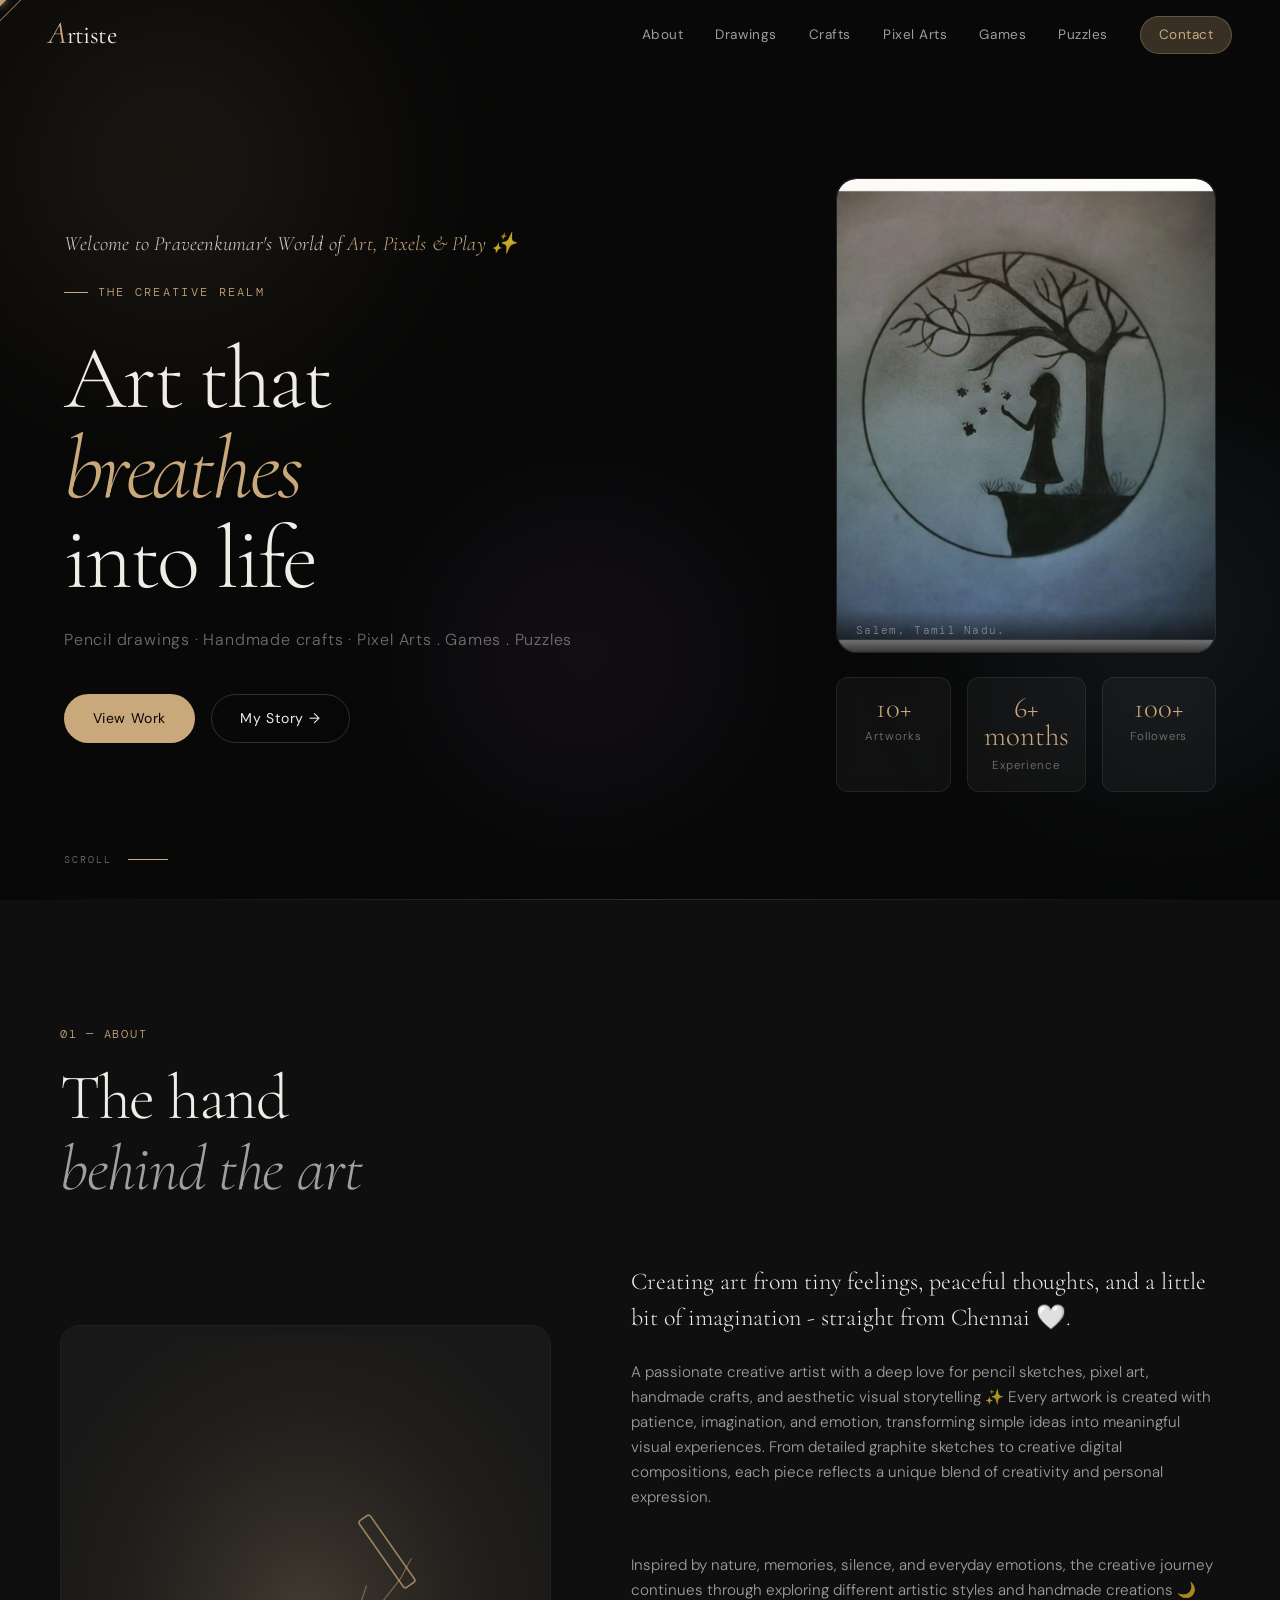
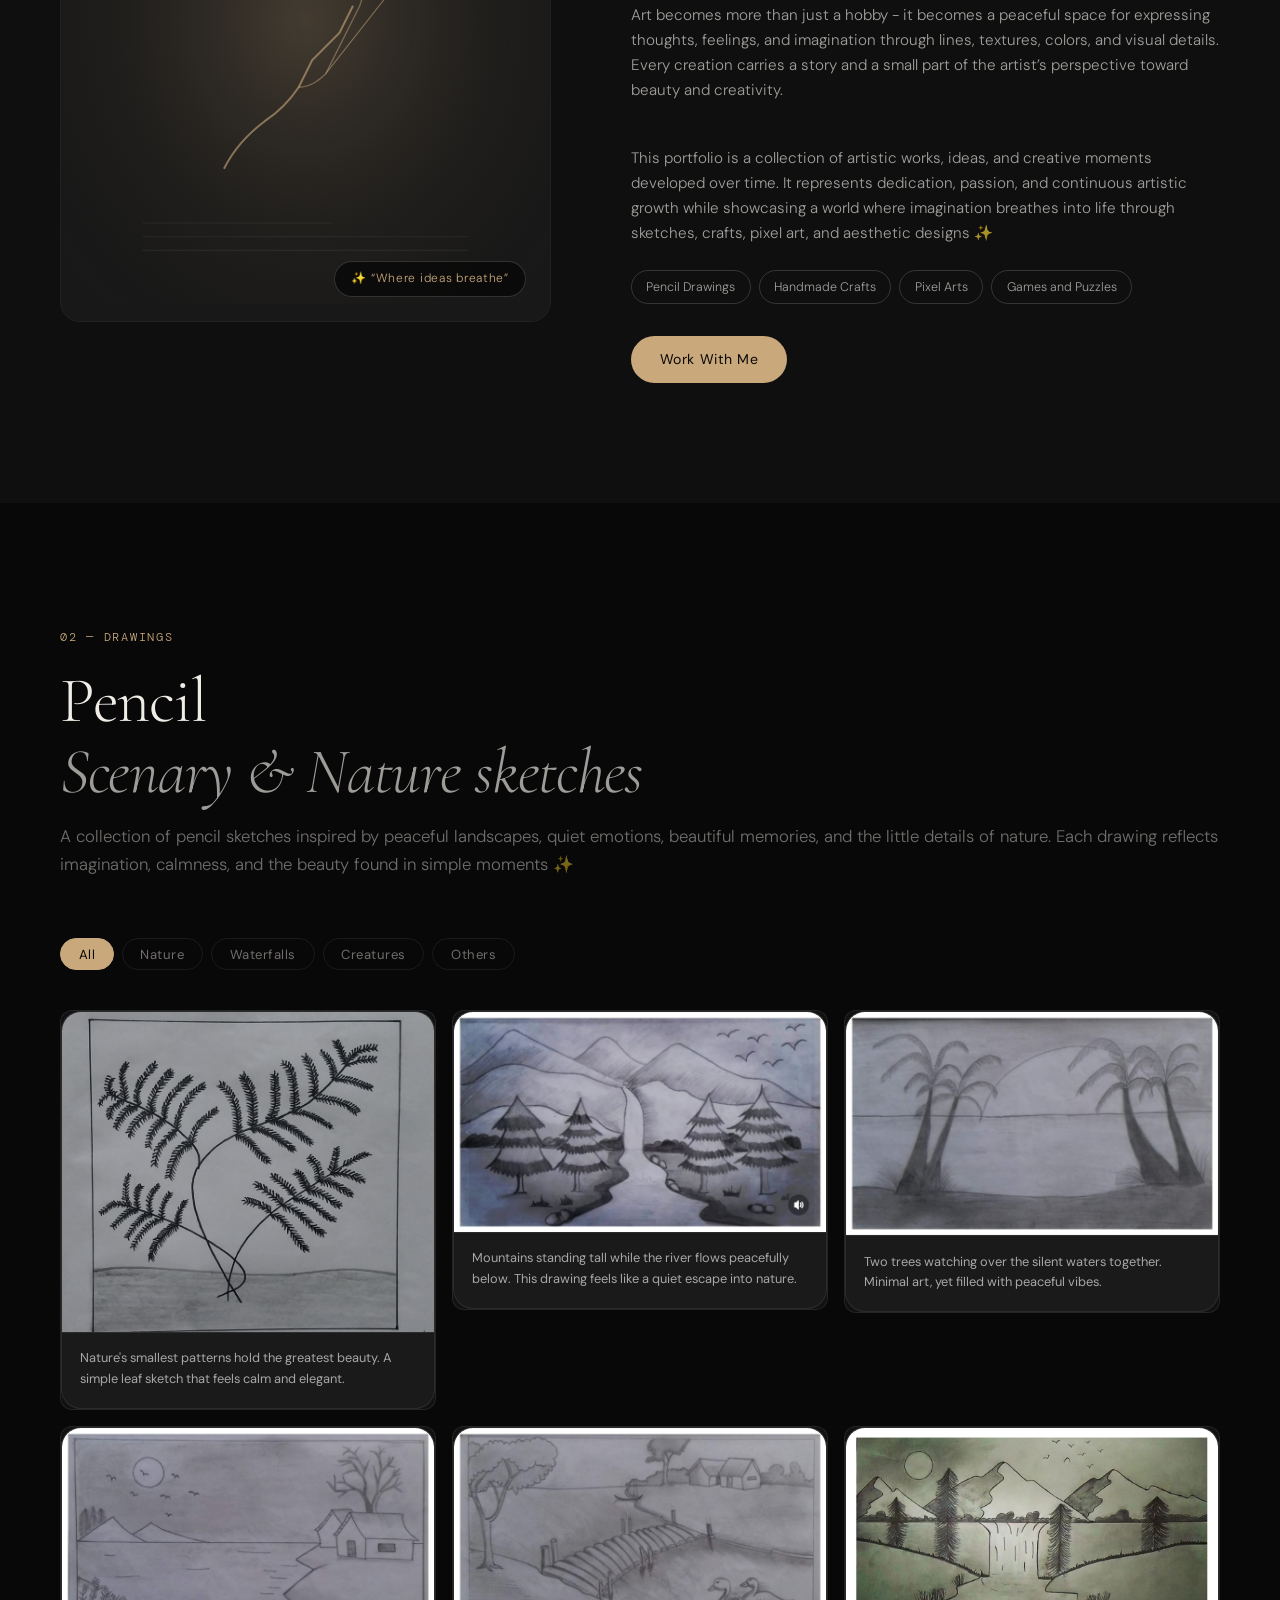
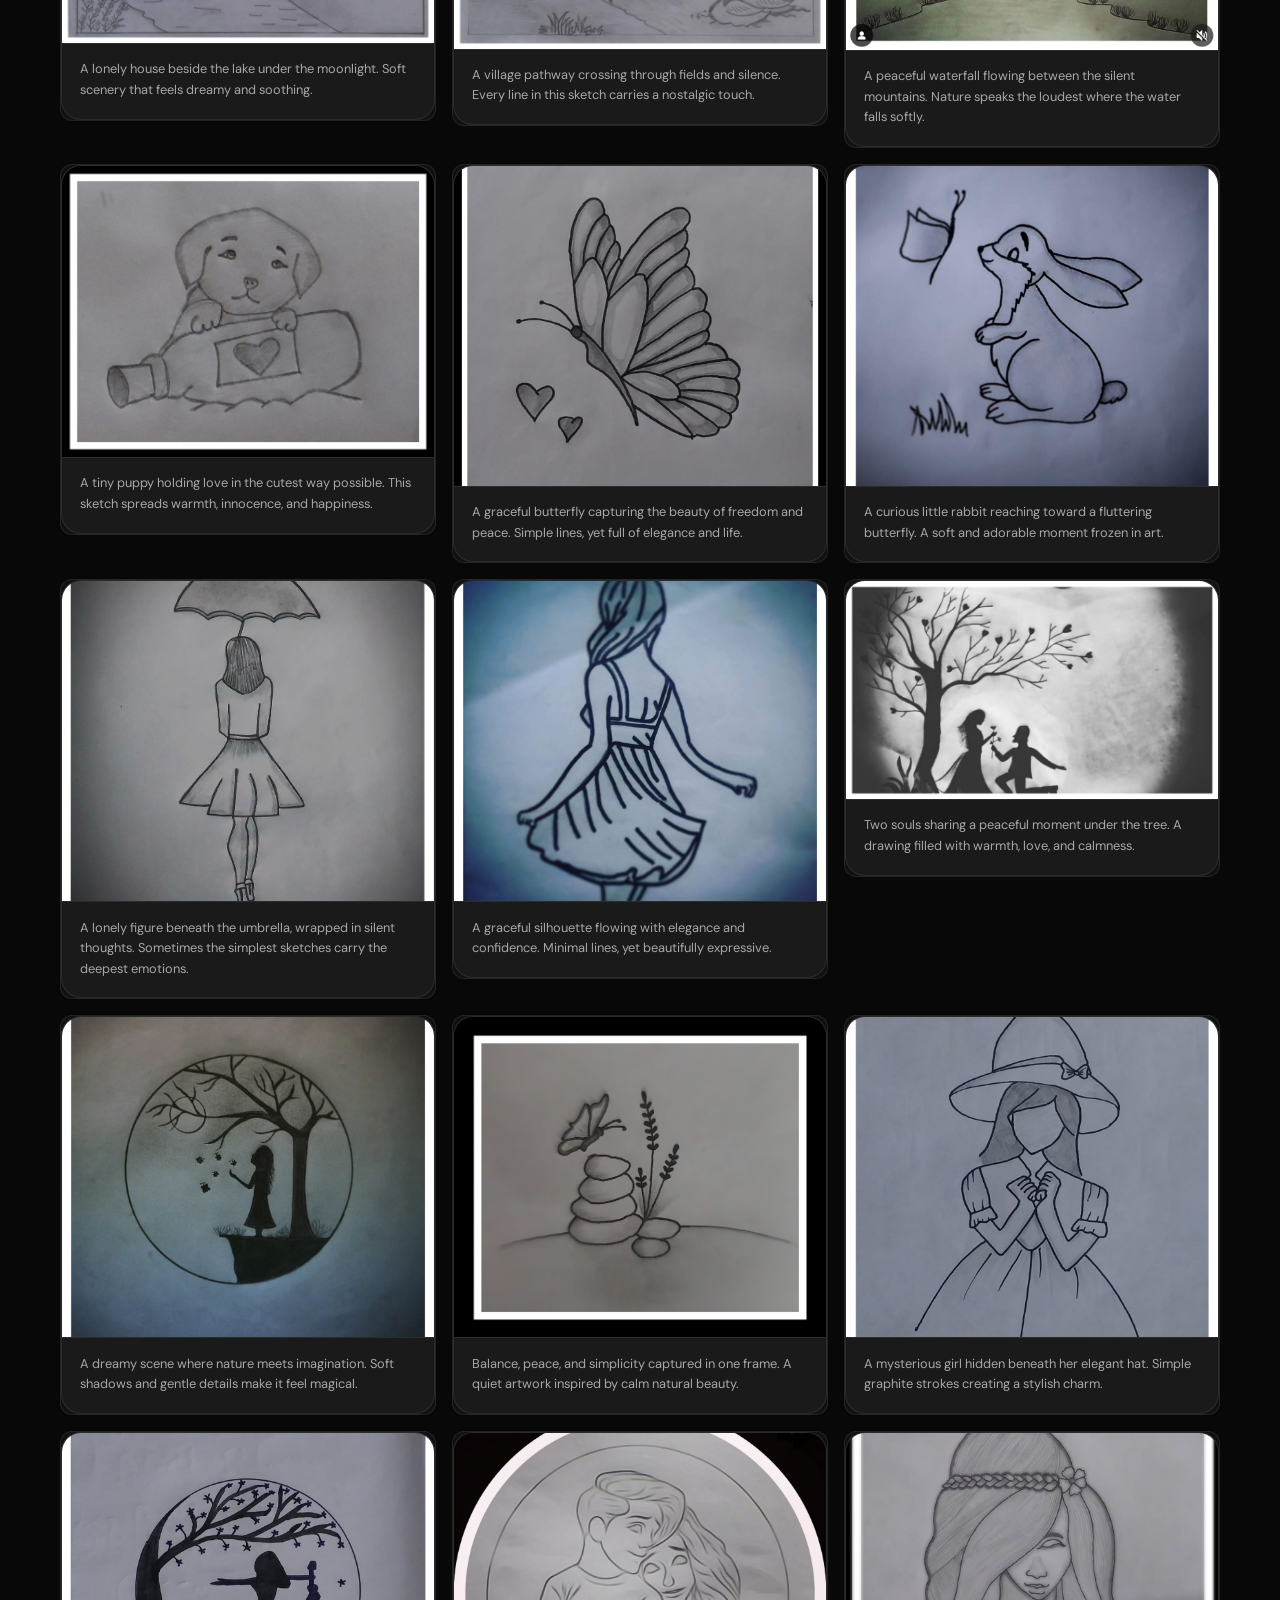
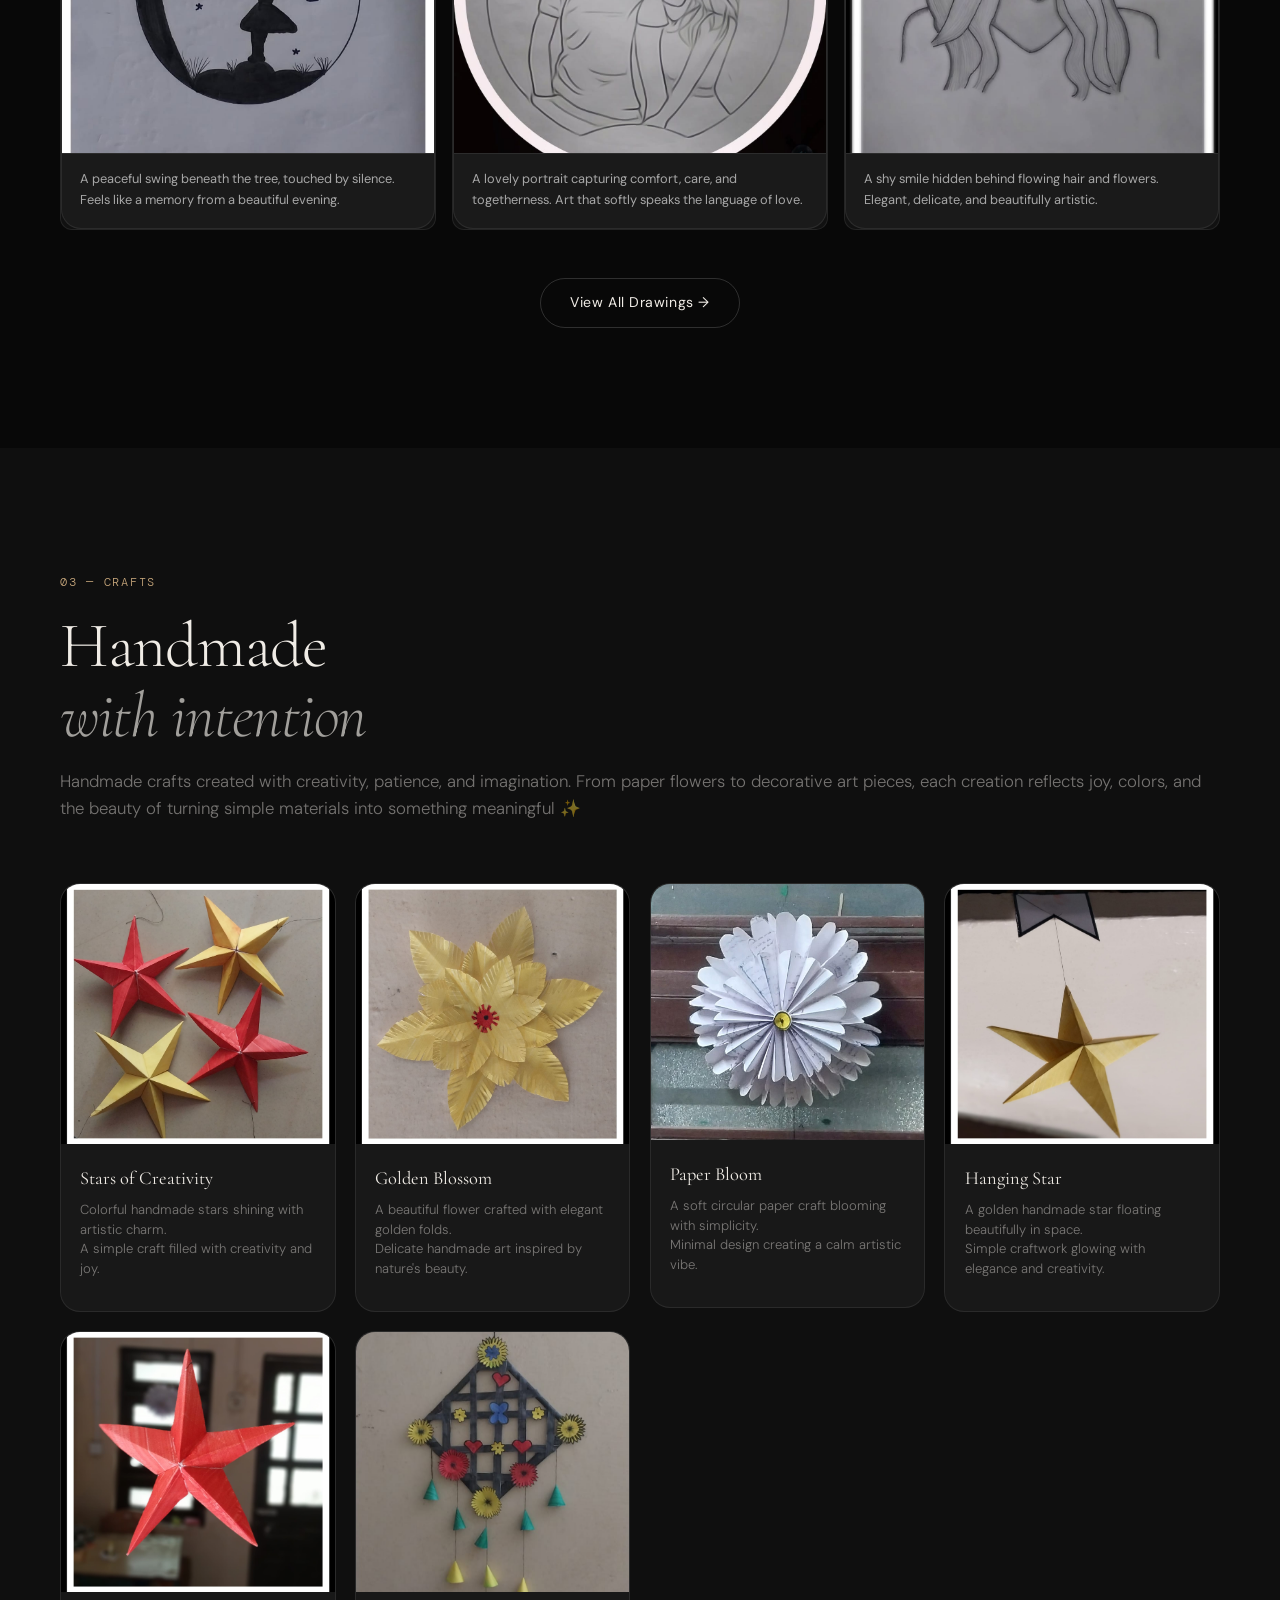
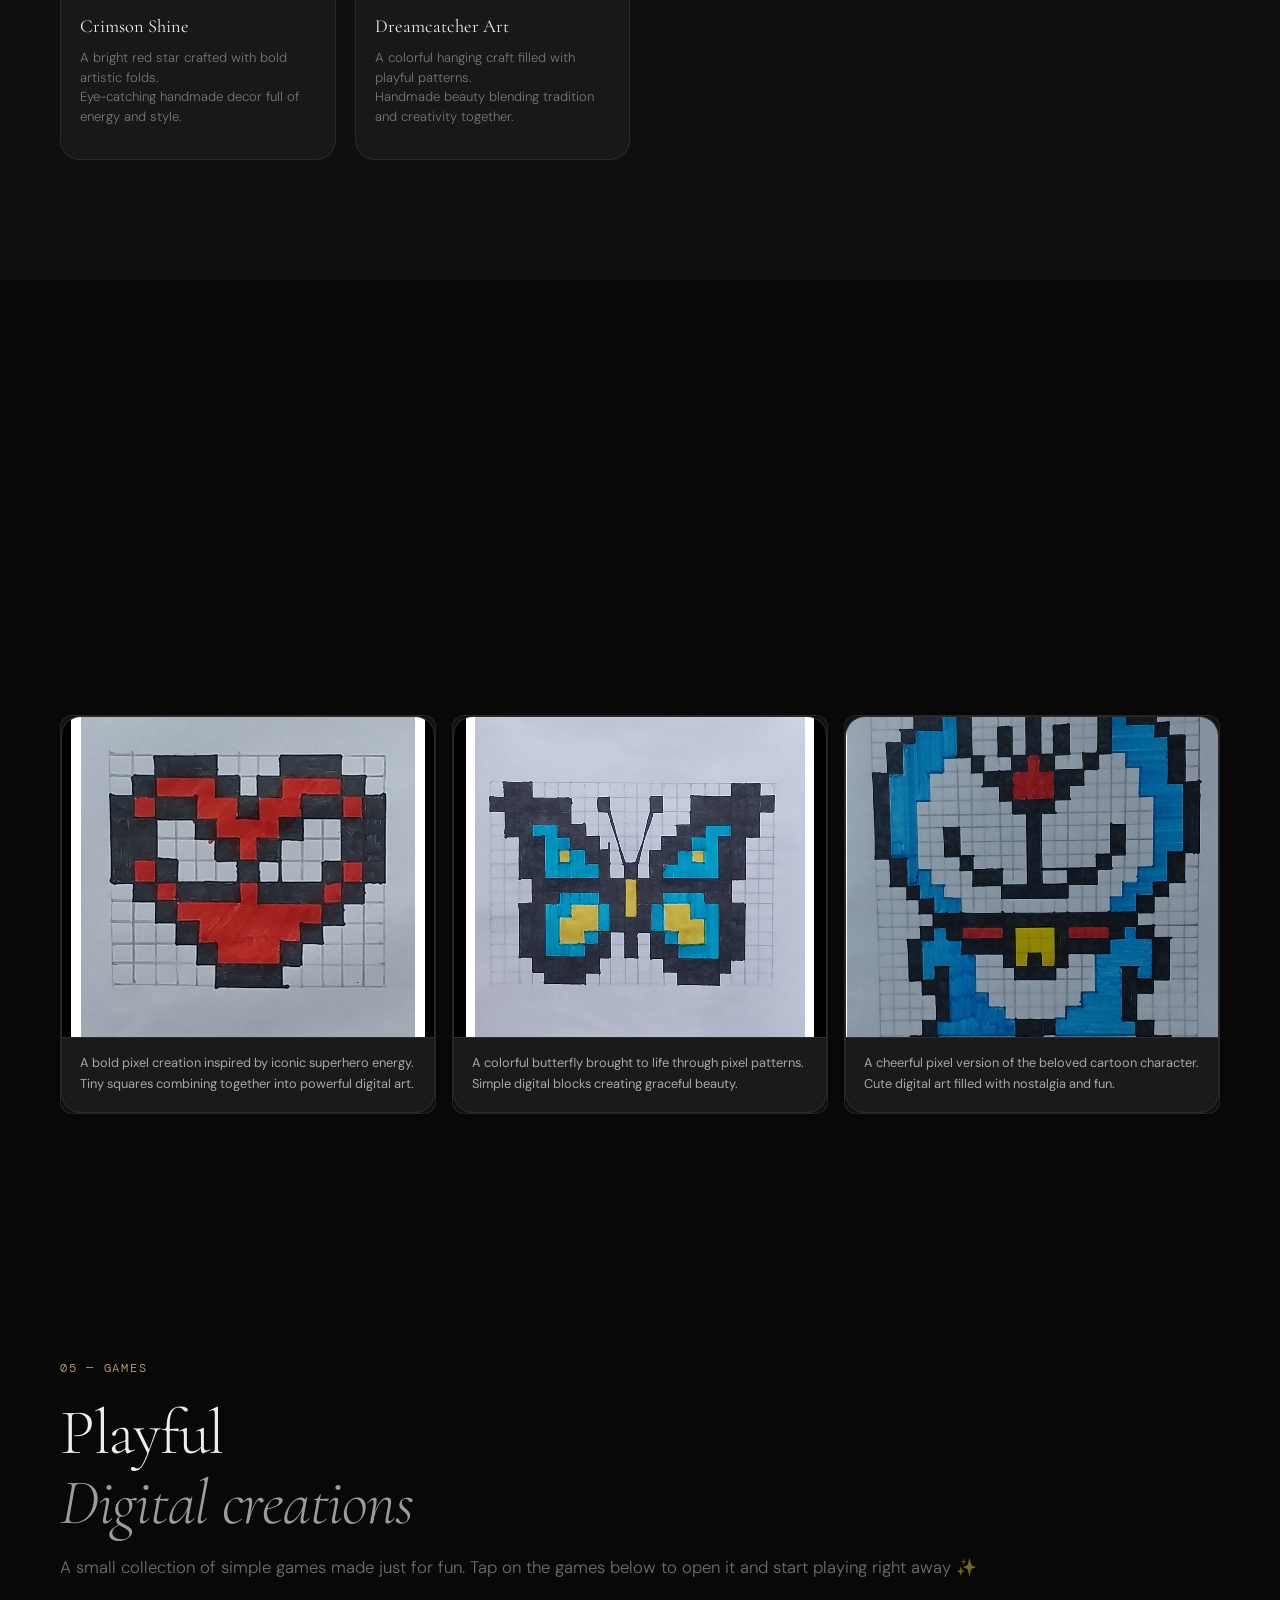
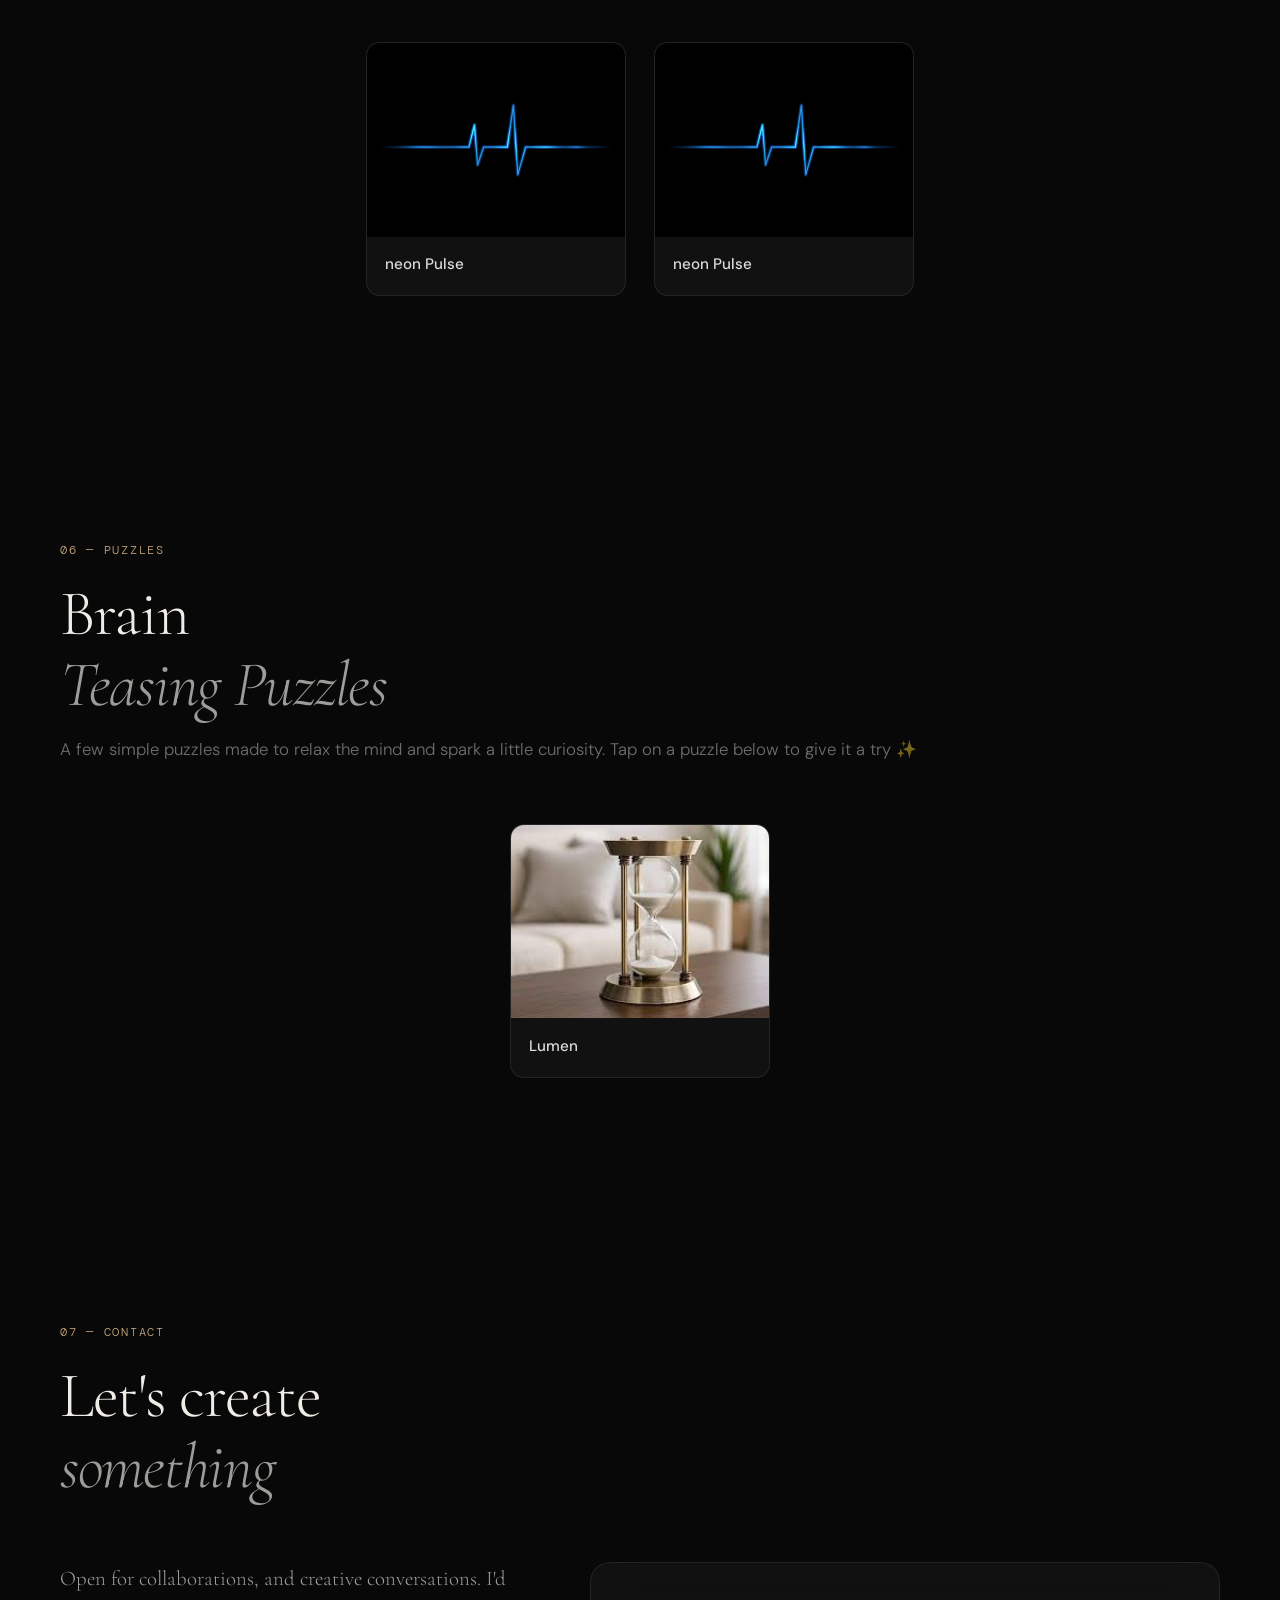
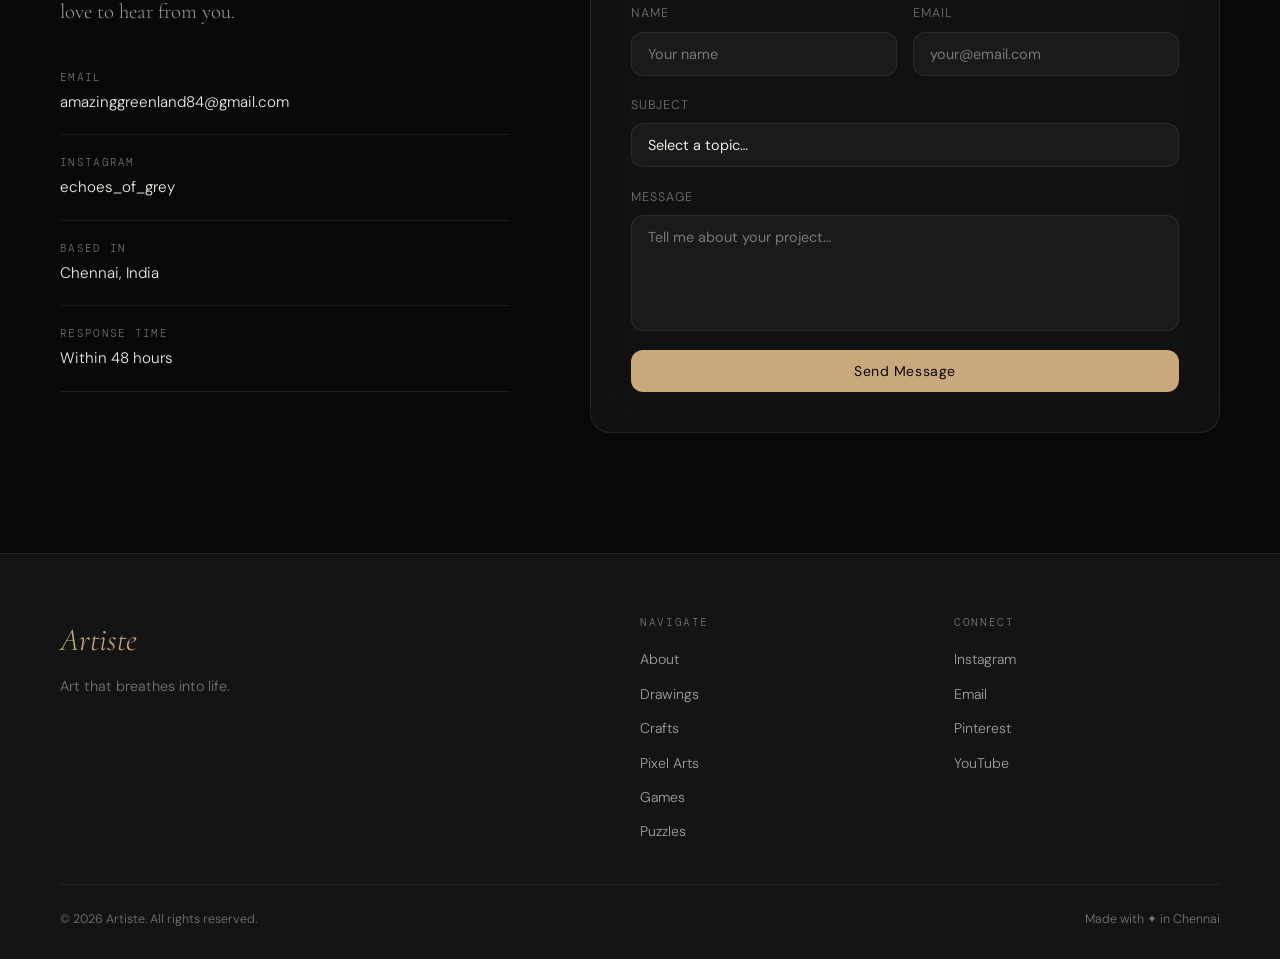
==== commit 2e670b29: "Update index.html" ====
--- a/praveenkumarg/01/index.html
+++ b/praveenkumarg/01/index.html
@@ -1062,10 +1062,8 @@
           </div>
           <h3 class="play-title">neon Pulse</h3>
         </a>
-      </div>
-
-      <div class="play-grid">
-        <a href="https://praveen-game-01.lovable.app" target="_blank" rel="noopener" class="play-card reveal-up" style="--delay:0.1s">
+
+        <a href="https://praveen-game-01.lovable.app" target="_blank" rel="noopener" class="play-card reveal-up" style="--delay:0.2s">
           <div class="play-img-wrap">
             <img src="images/games/game-01.jpeg" alt="Praveen Game 01" loading="lazy" />
             <div class="play-overlay"><span class="play-action">▶ Play</span></div>
@@ -1073,7 +1071,7 @@
           <h3 class="play-title">neon Pulse</h3>
         </a>
       </div>
-      
+
     </div>
   </section>
 
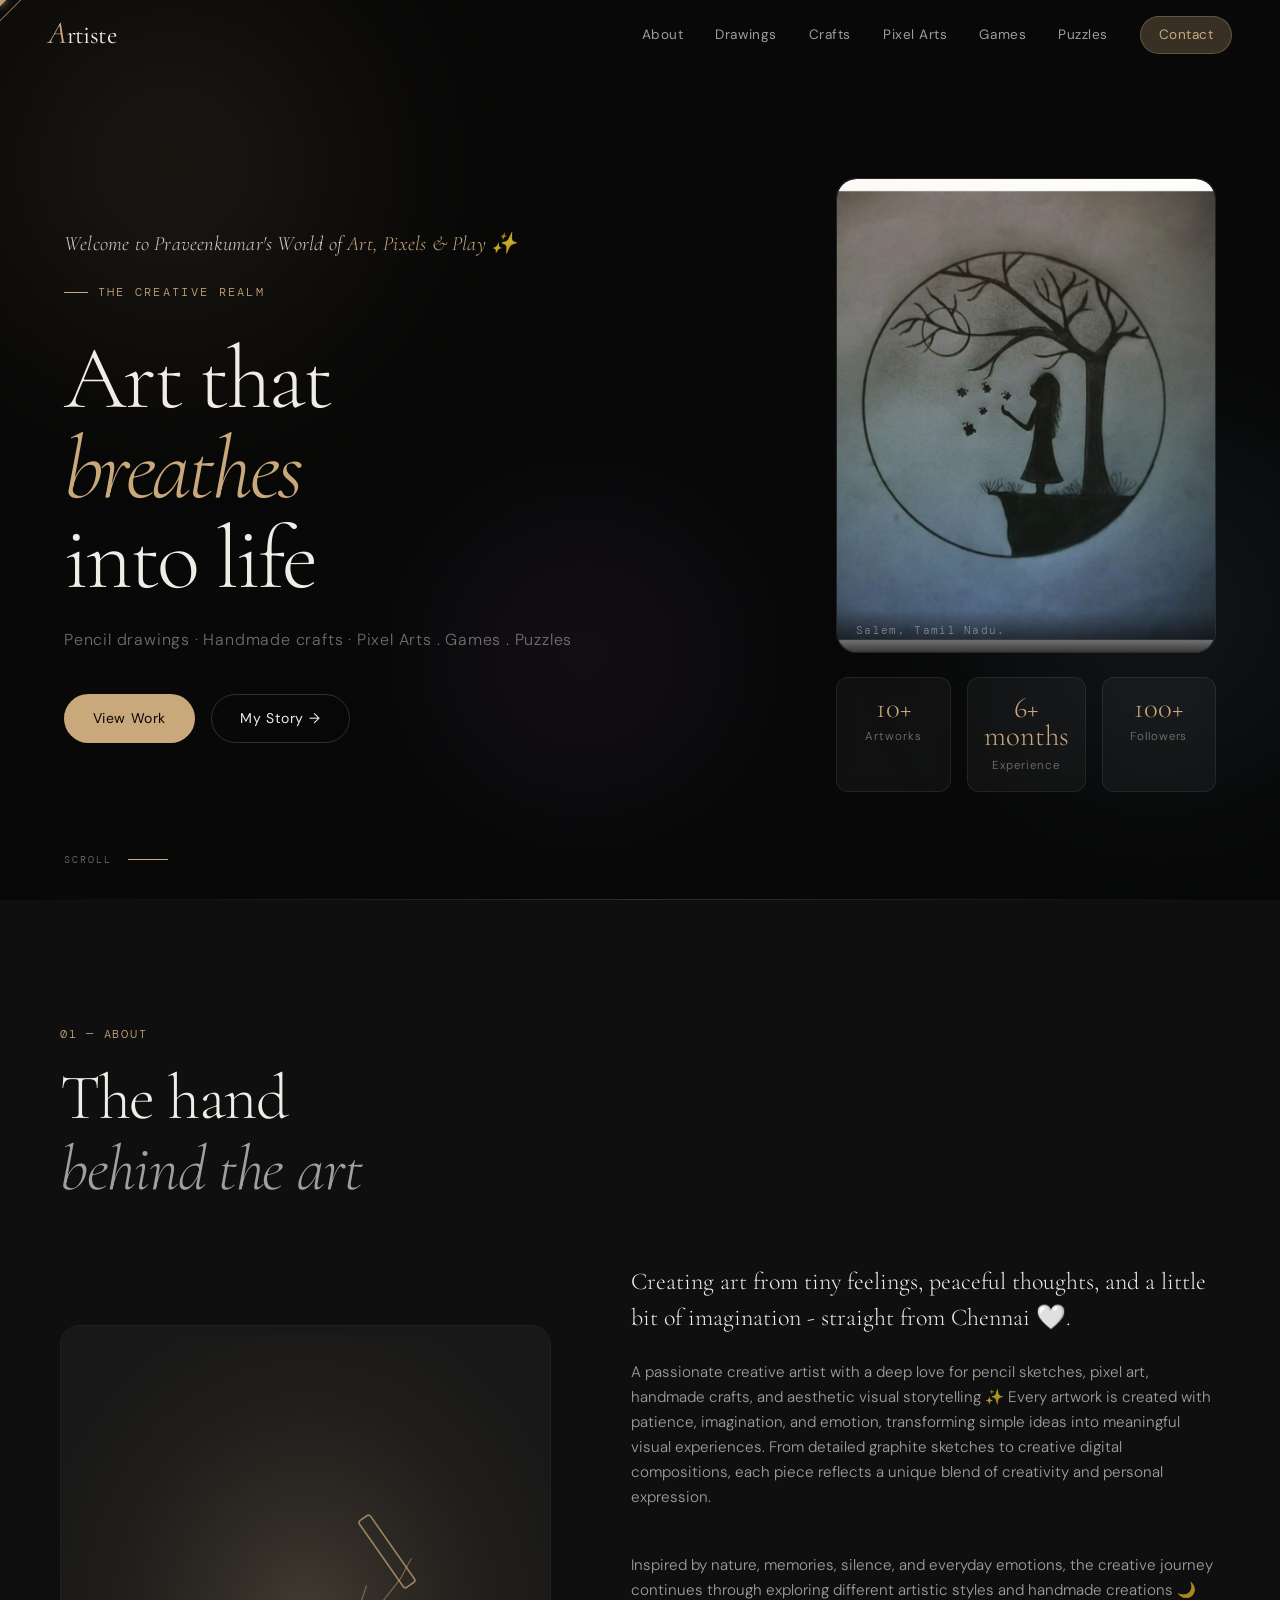
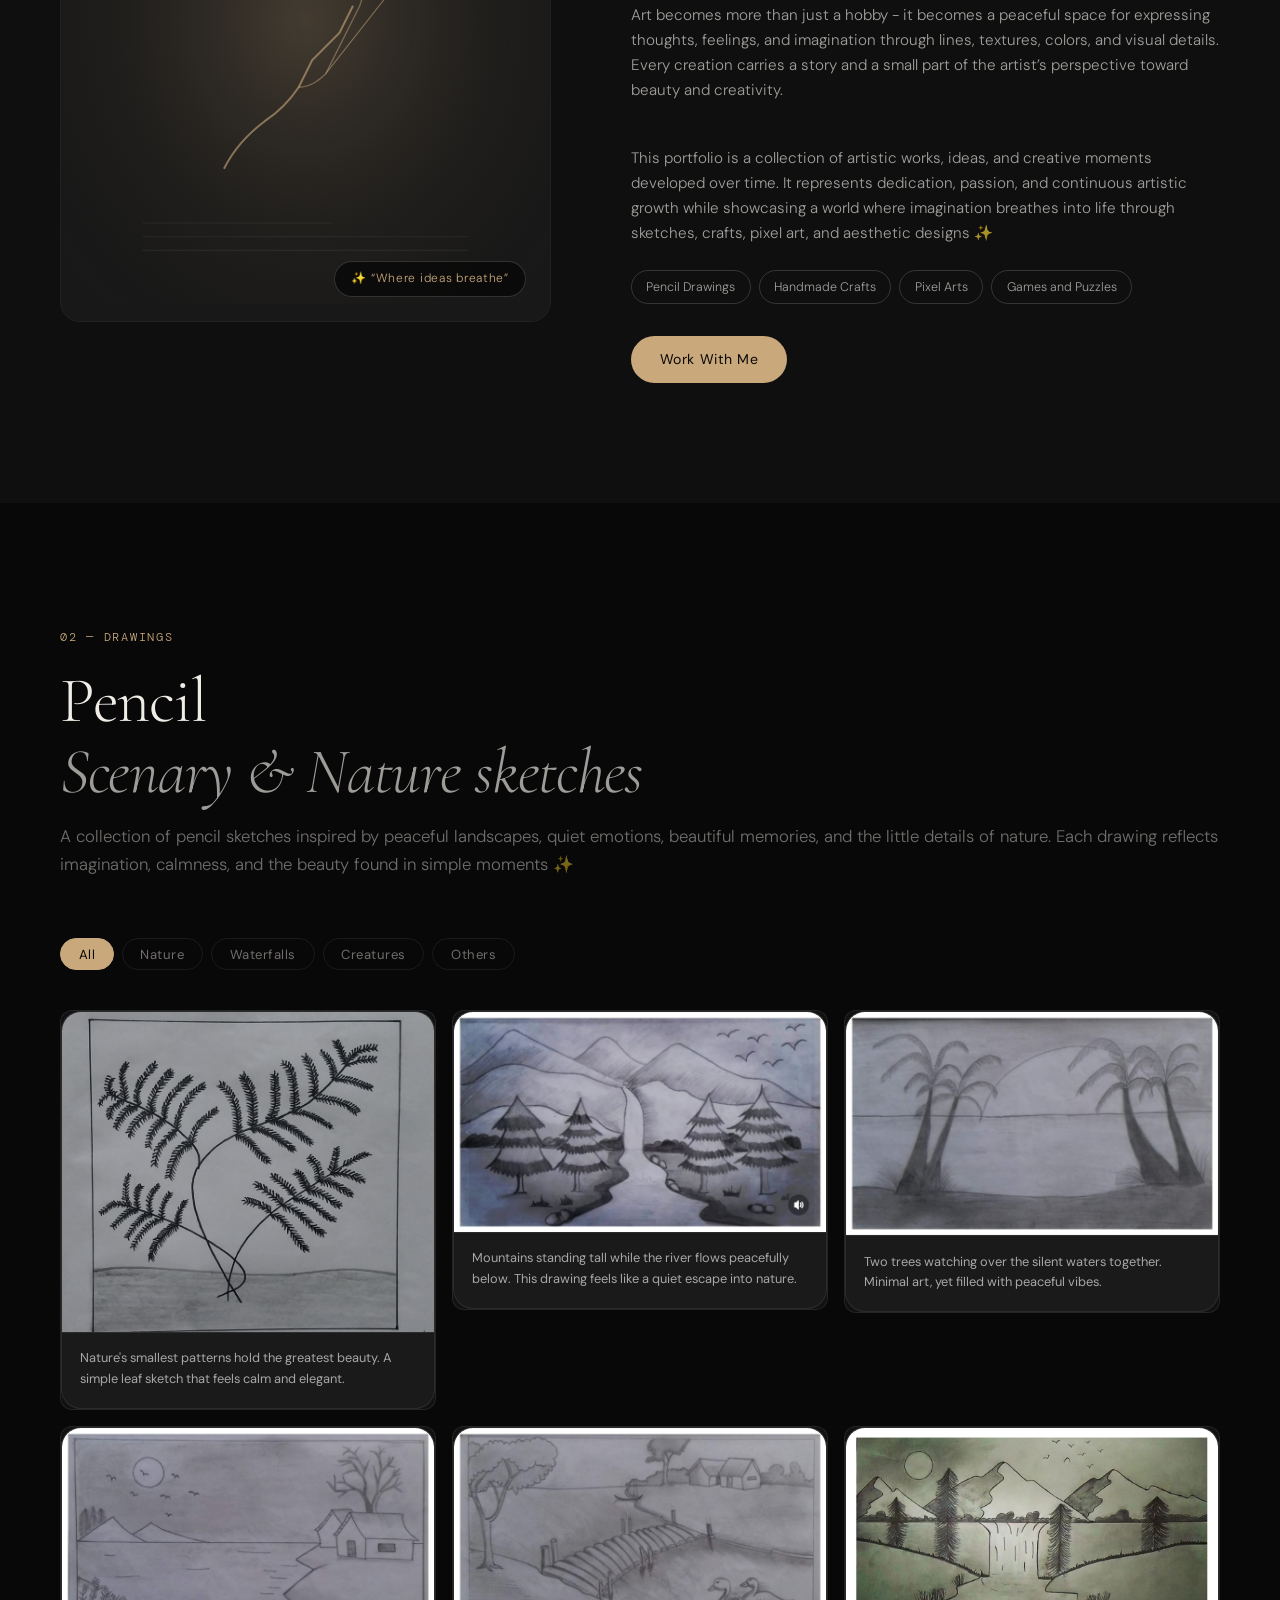
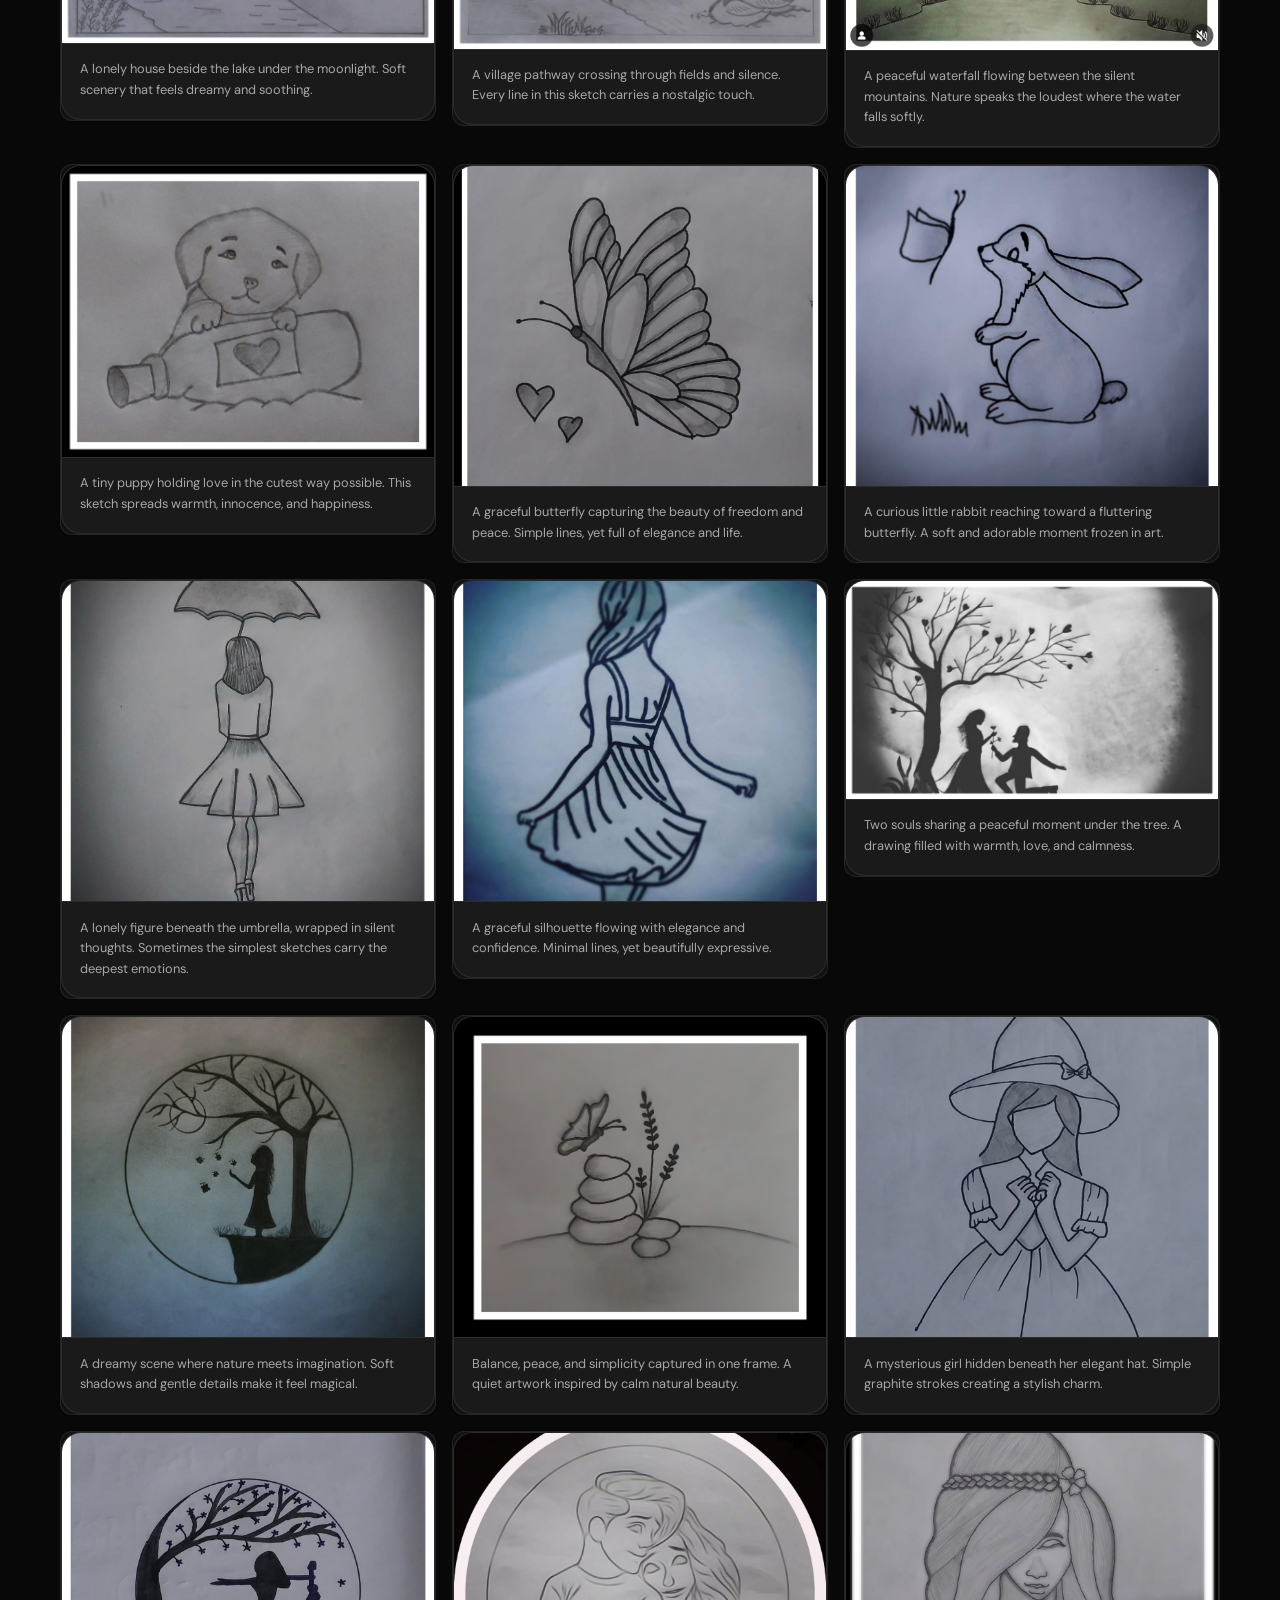
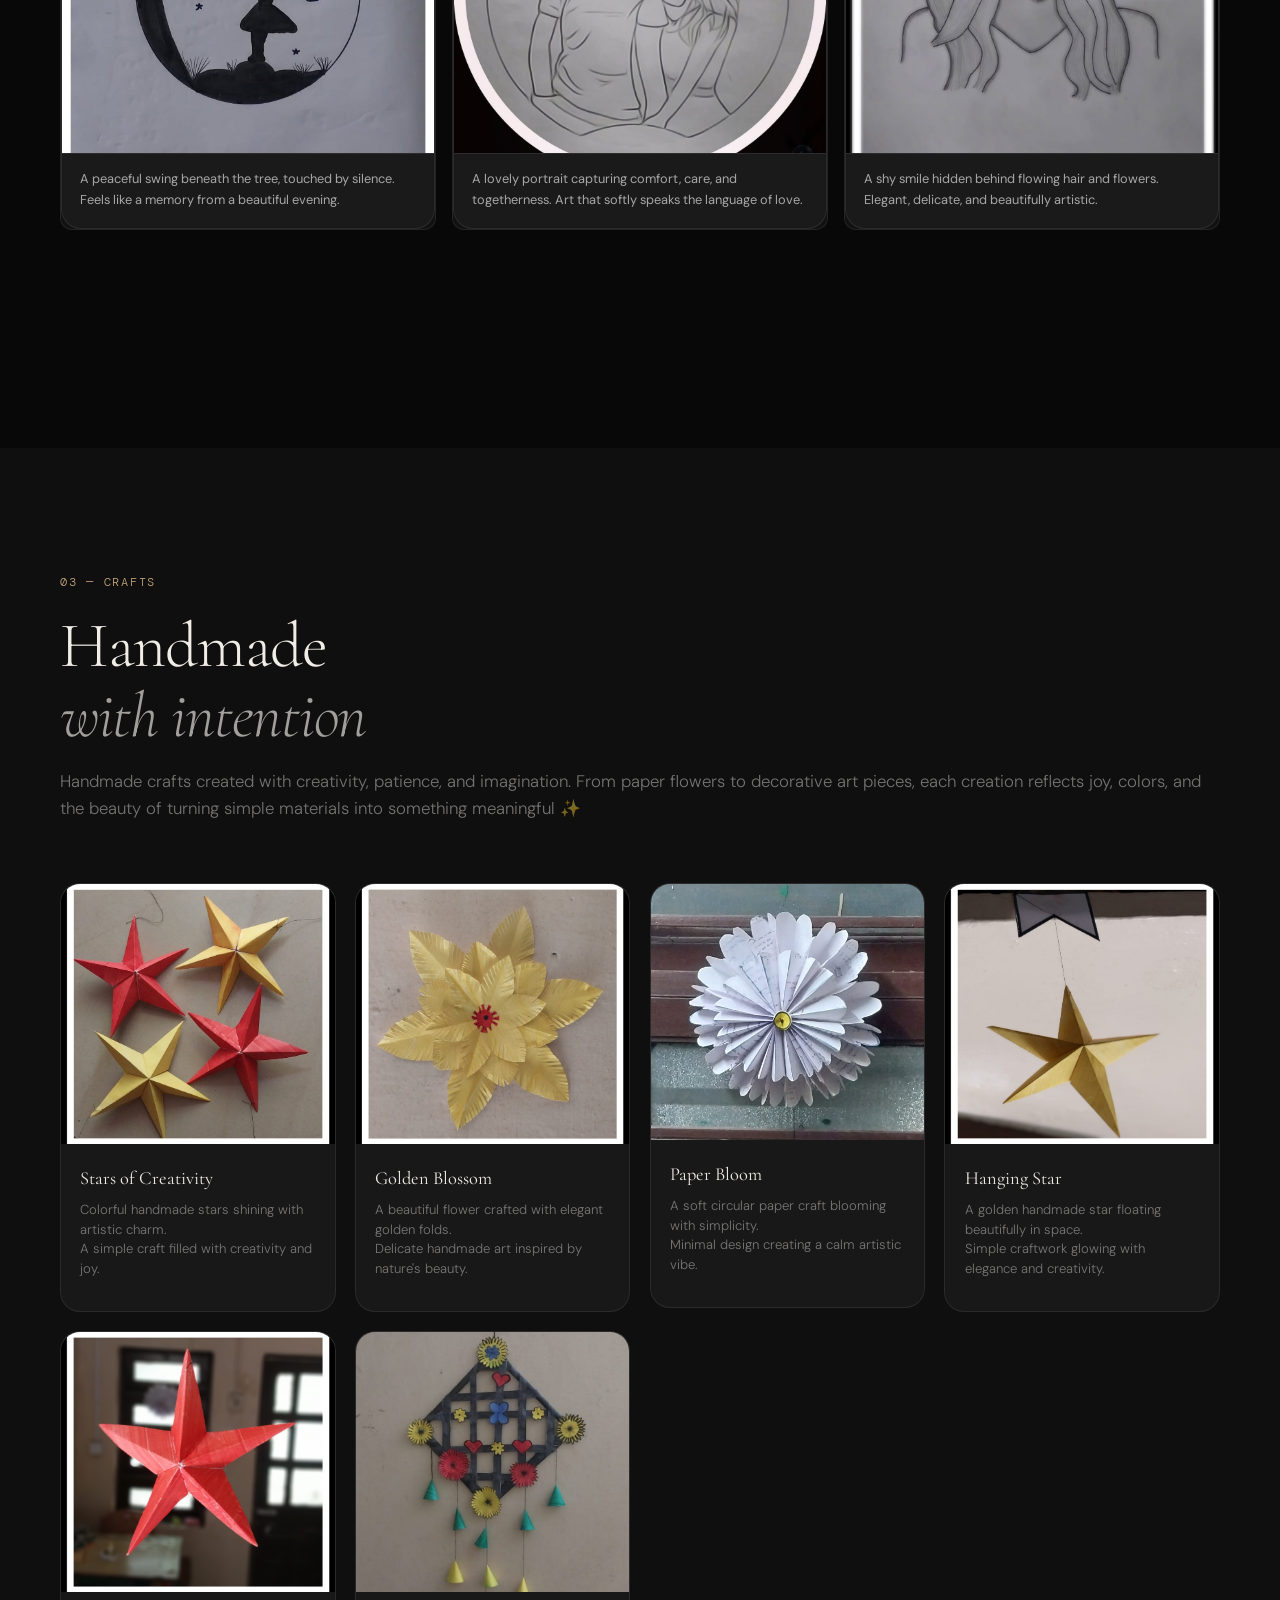
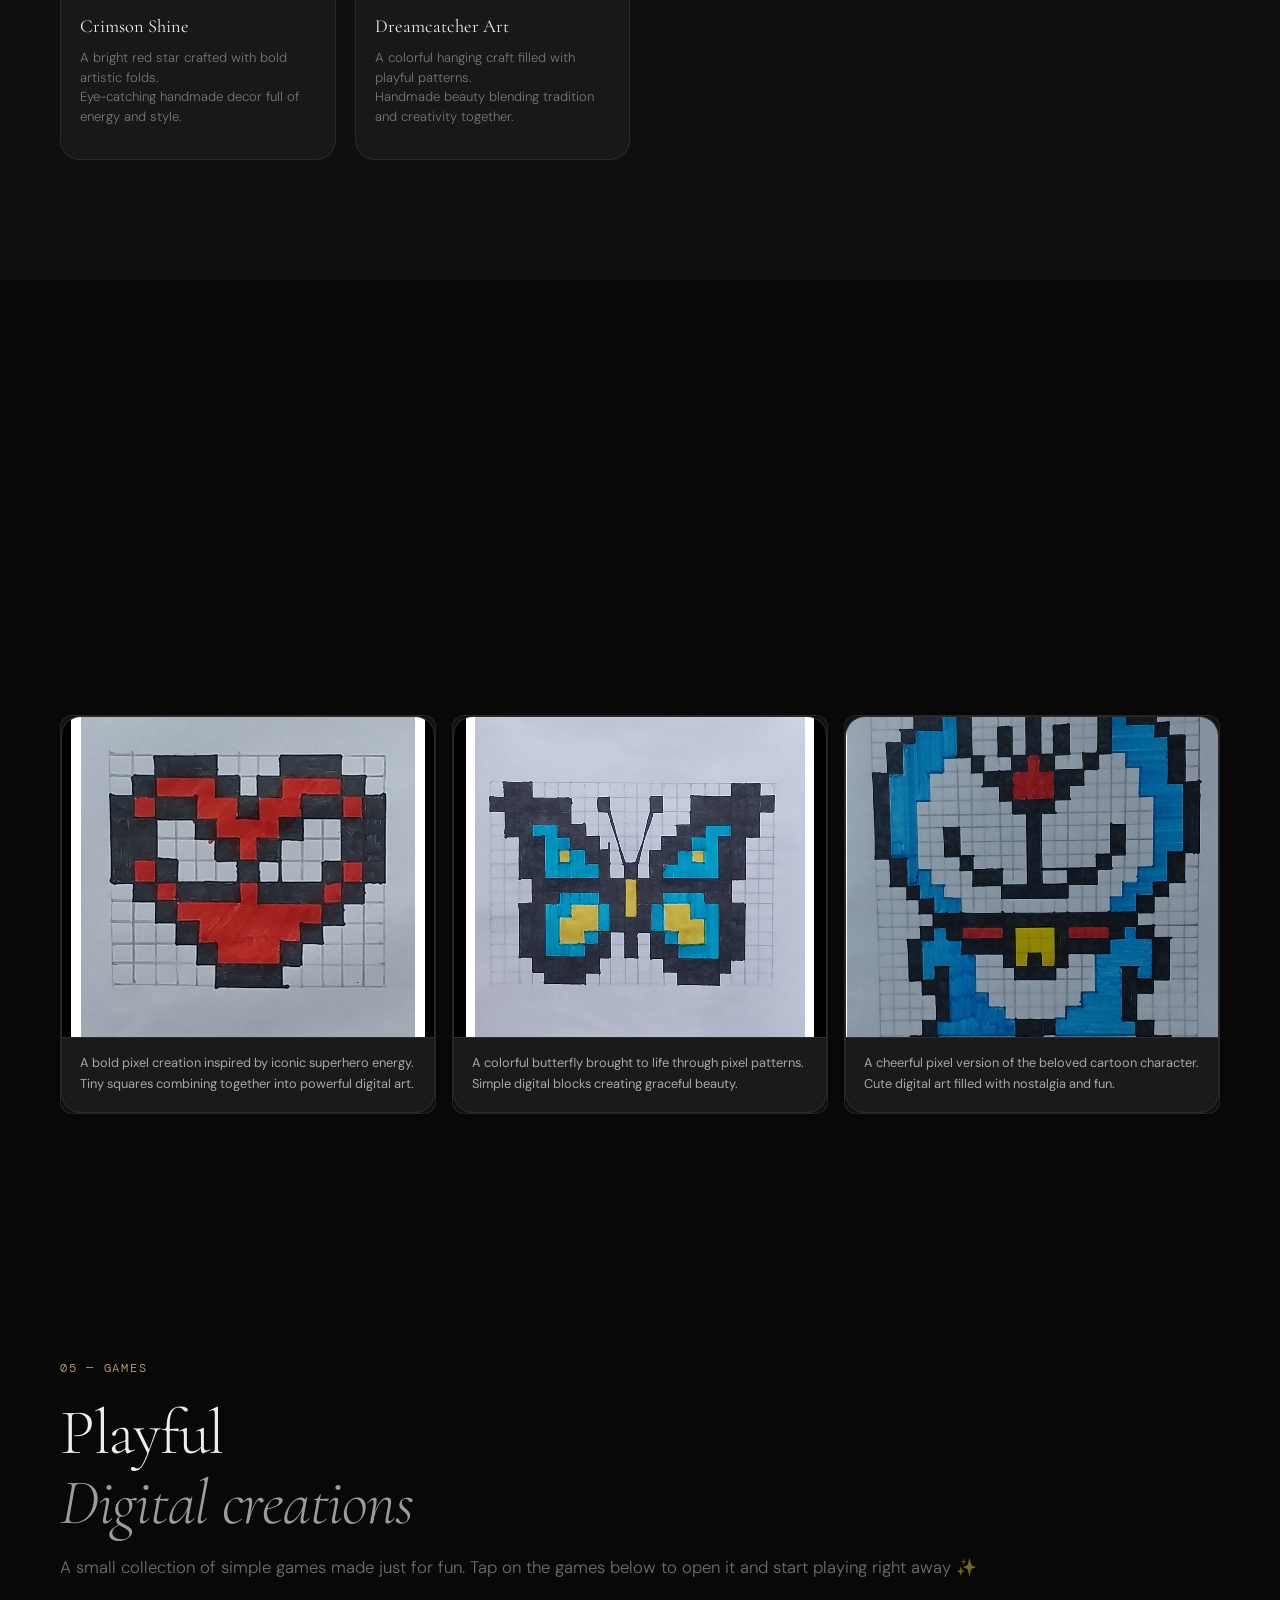
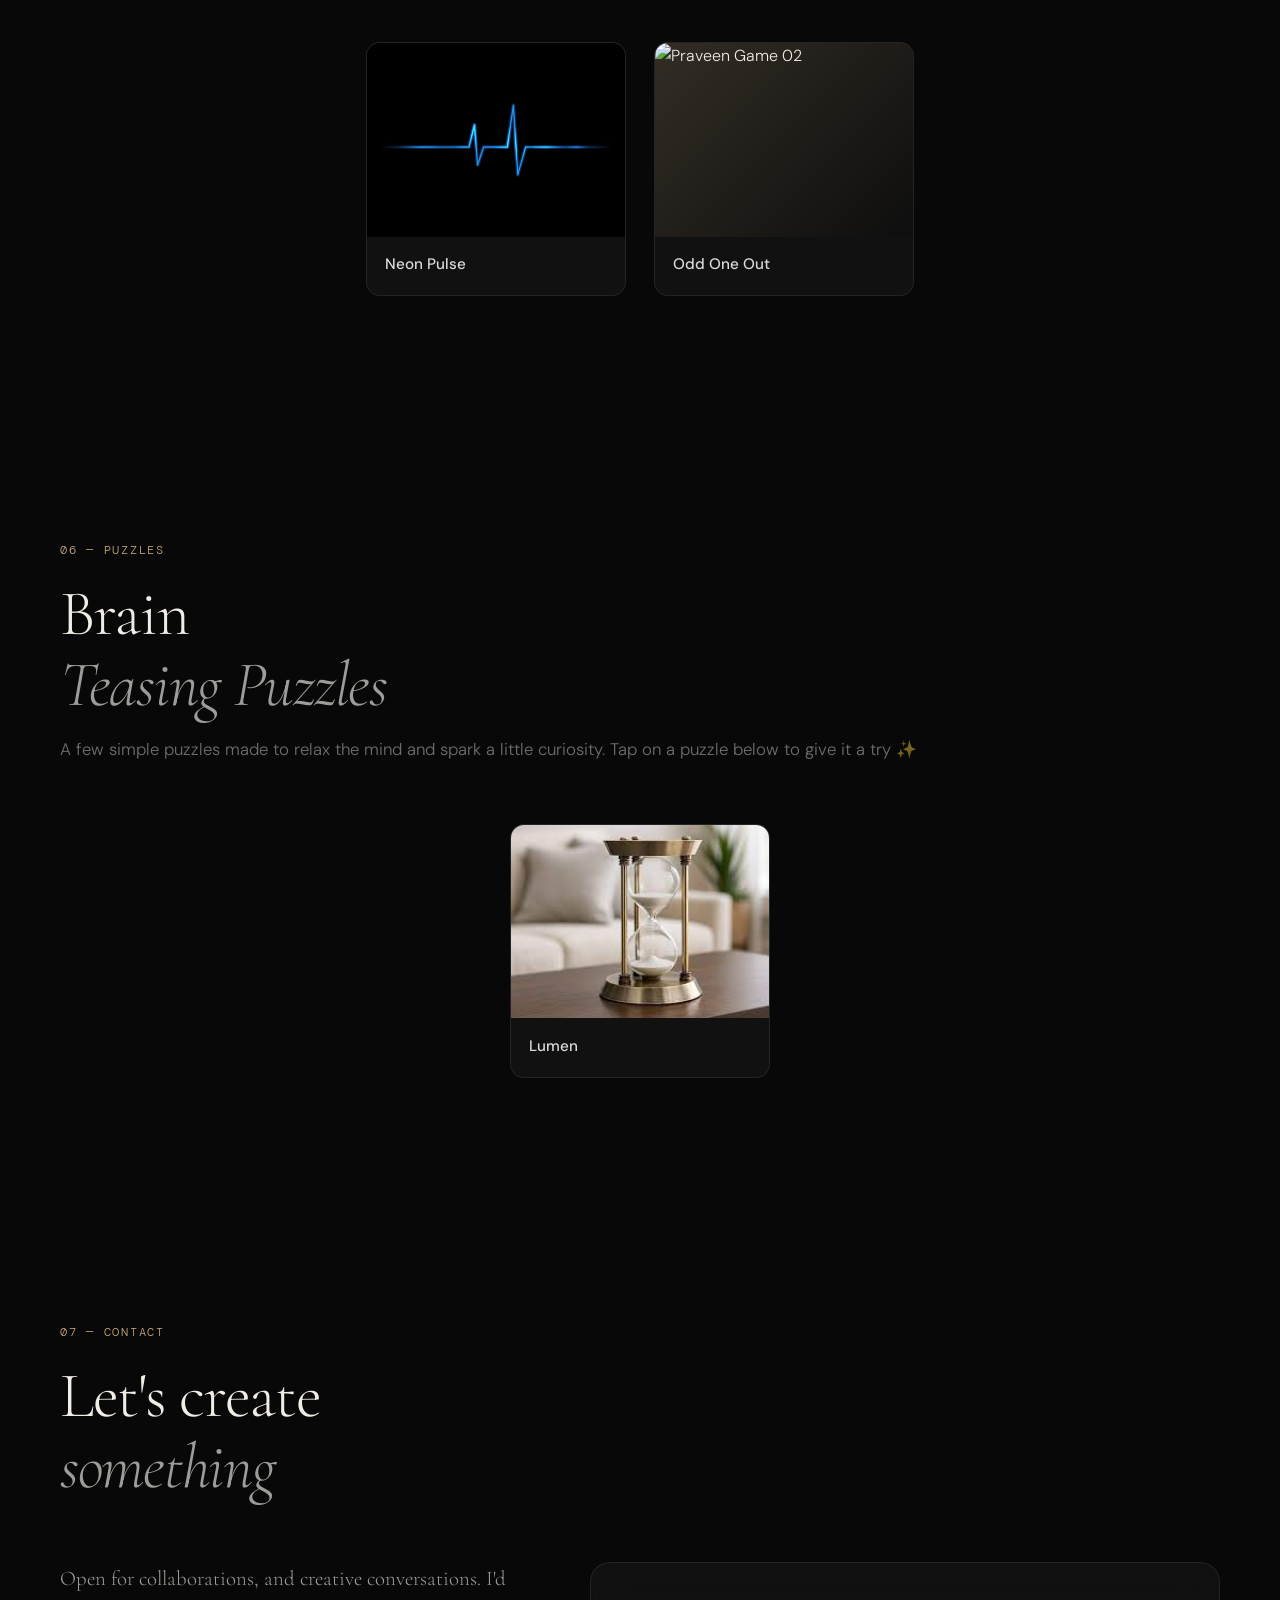
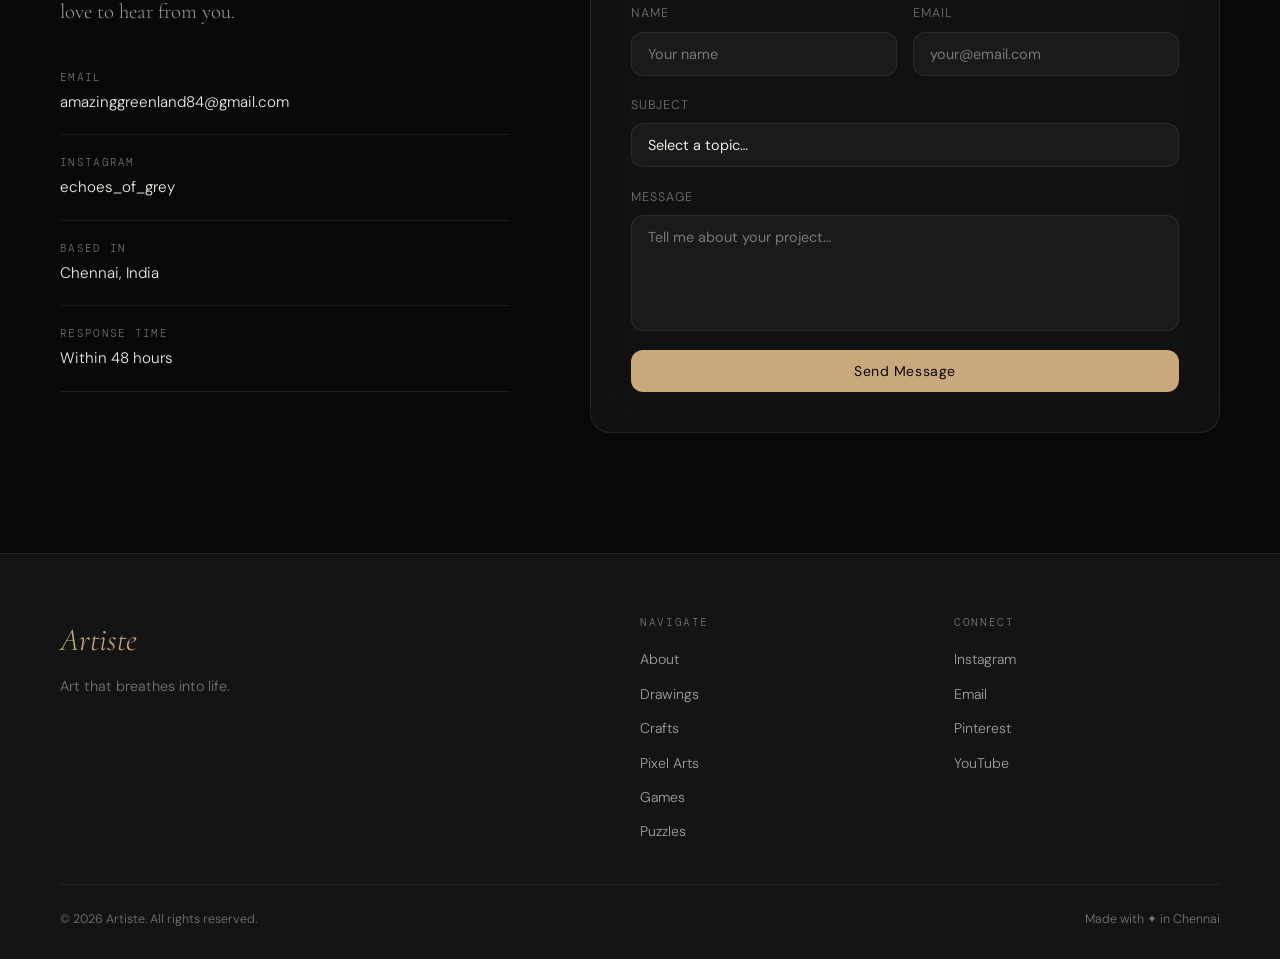
==== commit 88357403: "Update index.html" ====
--- a/praveenkumarg/01/index.html
+++ b/praveenkumarg/01/index.html
@@ -1,7 +1,7 @@
 <!DOCTYPE html>
 <html lang="en">
 <head>
-  <title>Praveenkumar G | Artist Portfolio | Pencil Drawings & Crafts</title>
+  <title>Praveenkumar G | Artist Portfolio | Pencil Drawings & Crafts | Puzzles & Games</title>
 
 <meta name="description"
 content="Explore the artistic portfolio of Praveenkumar G featuring pencil drawings, crafts, digital artworks and pixel arts.">
@@ -1060,15 +1060,15 @@
             <img src="images/games/game-01.jpeg" alt="Praveen Game 01" loading="lazy" />
             <div class="play-overlay"><span class="play-action">▶ Play</span></div>
           </div>
-          <h3 class="play-title">neon Pulse</h3>
+          <h3 class="play-title">Neon Pulse</h3>
         </a>
 
-        <a href="https://praveen-game-01.lovable.app" target="_blank" rel="noopener" class="play-card reveal-up" style="--delay:0.2s">
+        <a href="https://praveen-game-02.lovable.app" target="_blank" rel="noopener" class="play-card reveal-up" style="--delay:0.2s">
           <div class="play-img-wrap">
-            <img src="images/games/game-01.jpeg" alt="Praveen Game 01" loading="lazy" />
+            <img src="images/games/game-02.jpeg" alt="Praveen Game 02" loading="lazy" />
             <div class="play-overlay"><span class="play-action">▶ Play</span></div>
           </div>
-          <h3 class="play-title">neon Pulse</h3>
+          <h3 class="play-title">Odd One Out</h3>
         </a>
       </div>
 
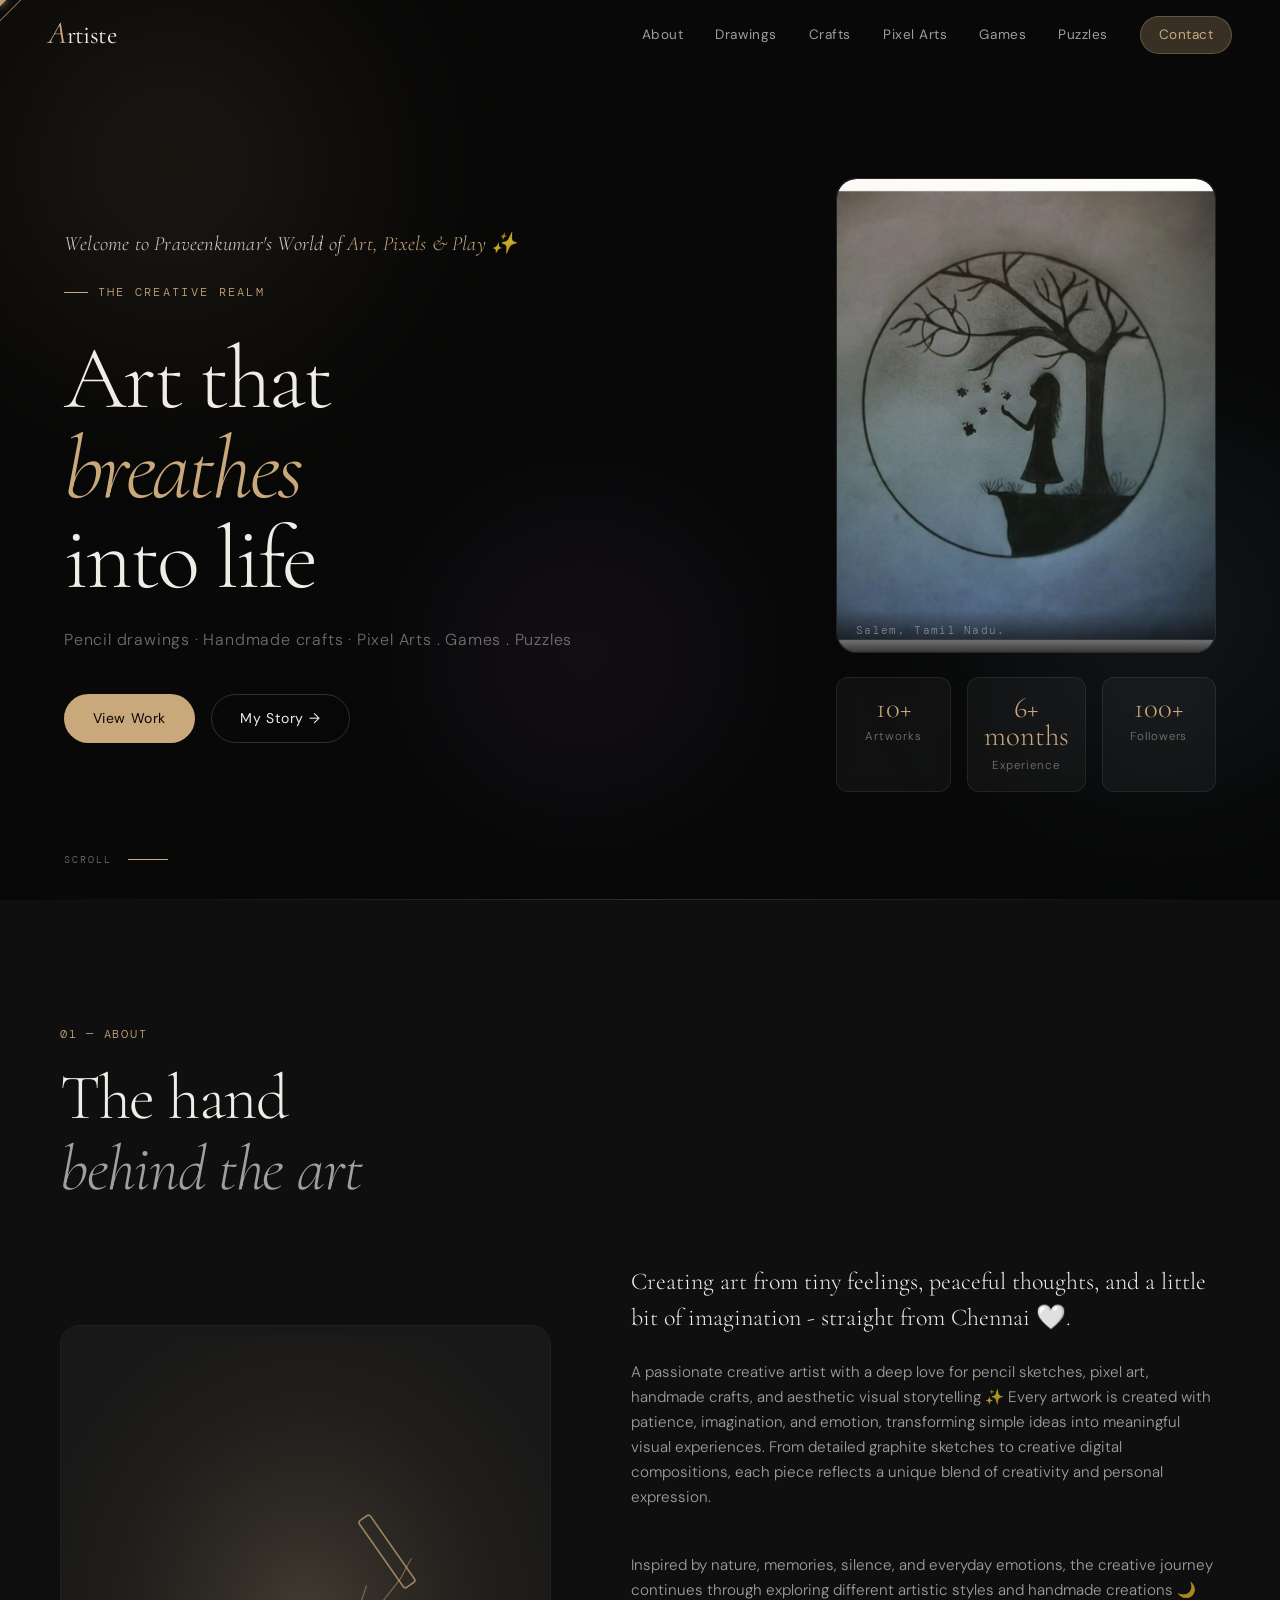
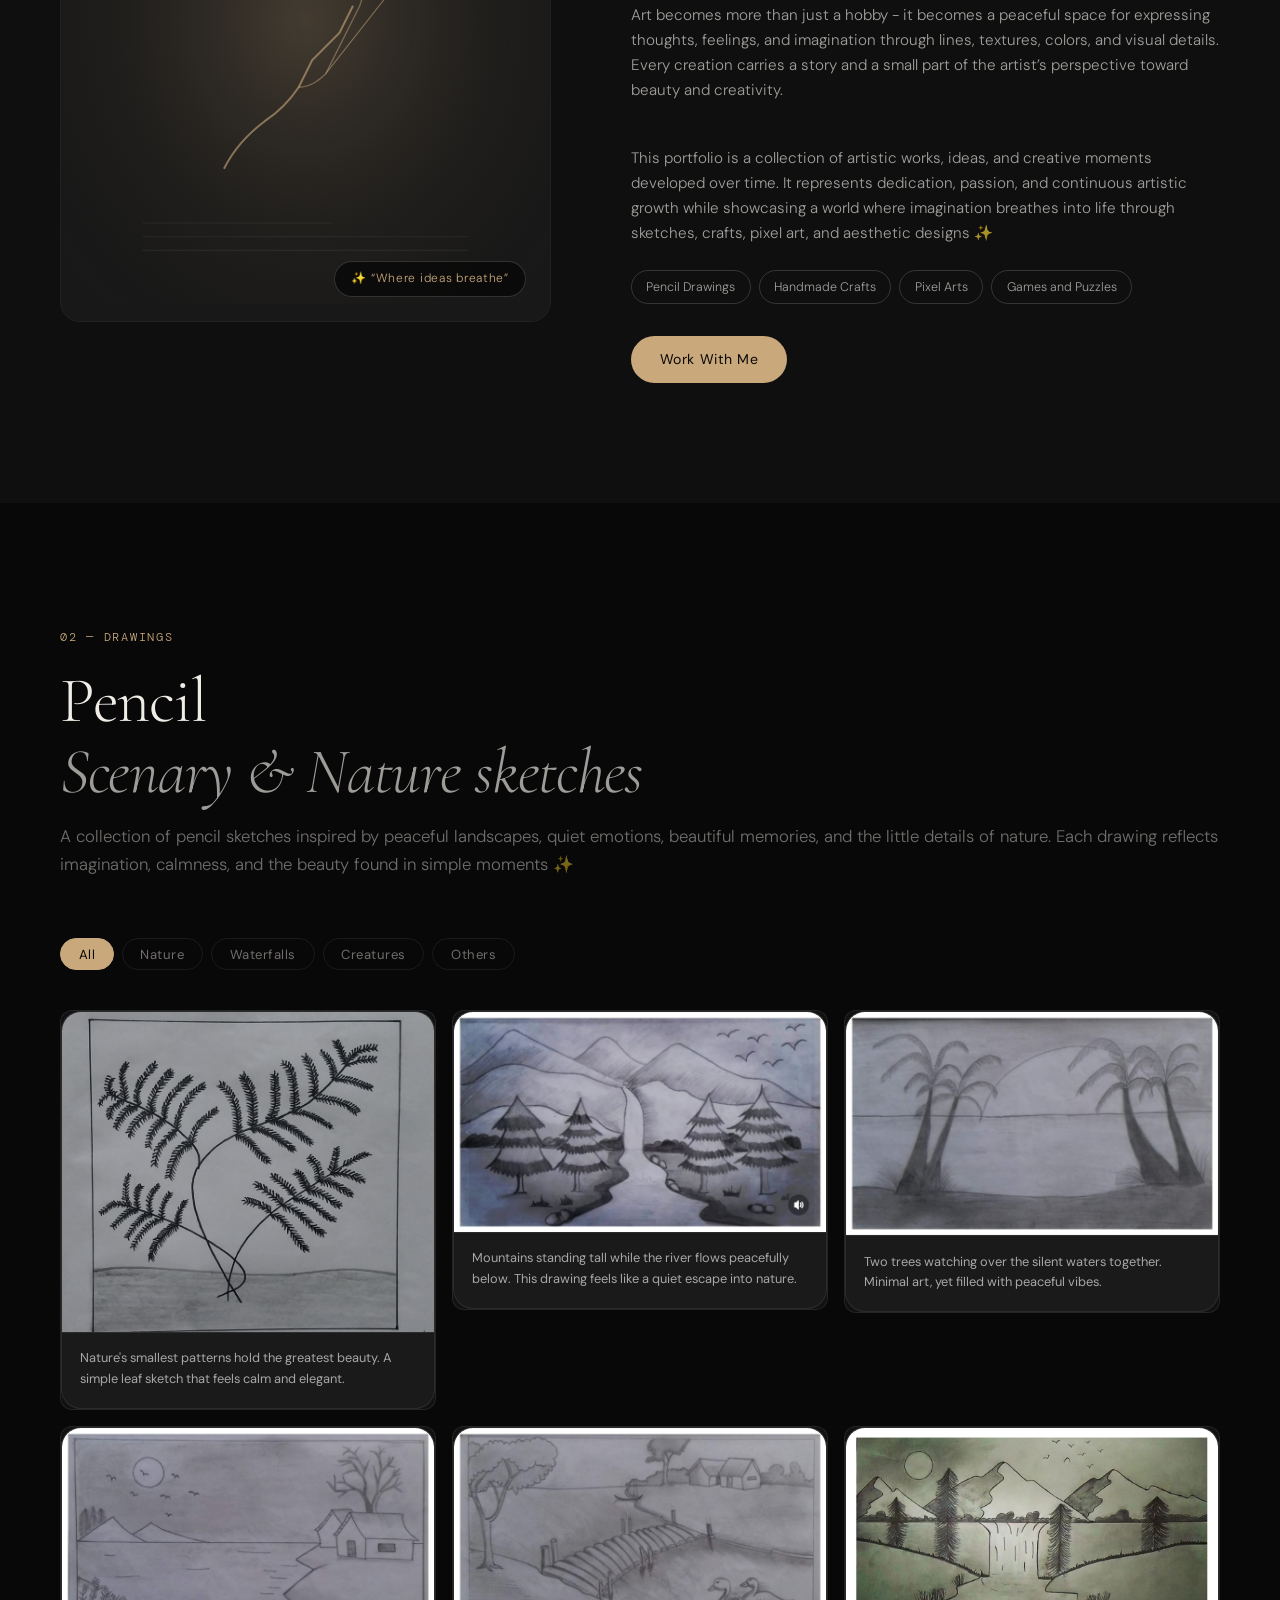
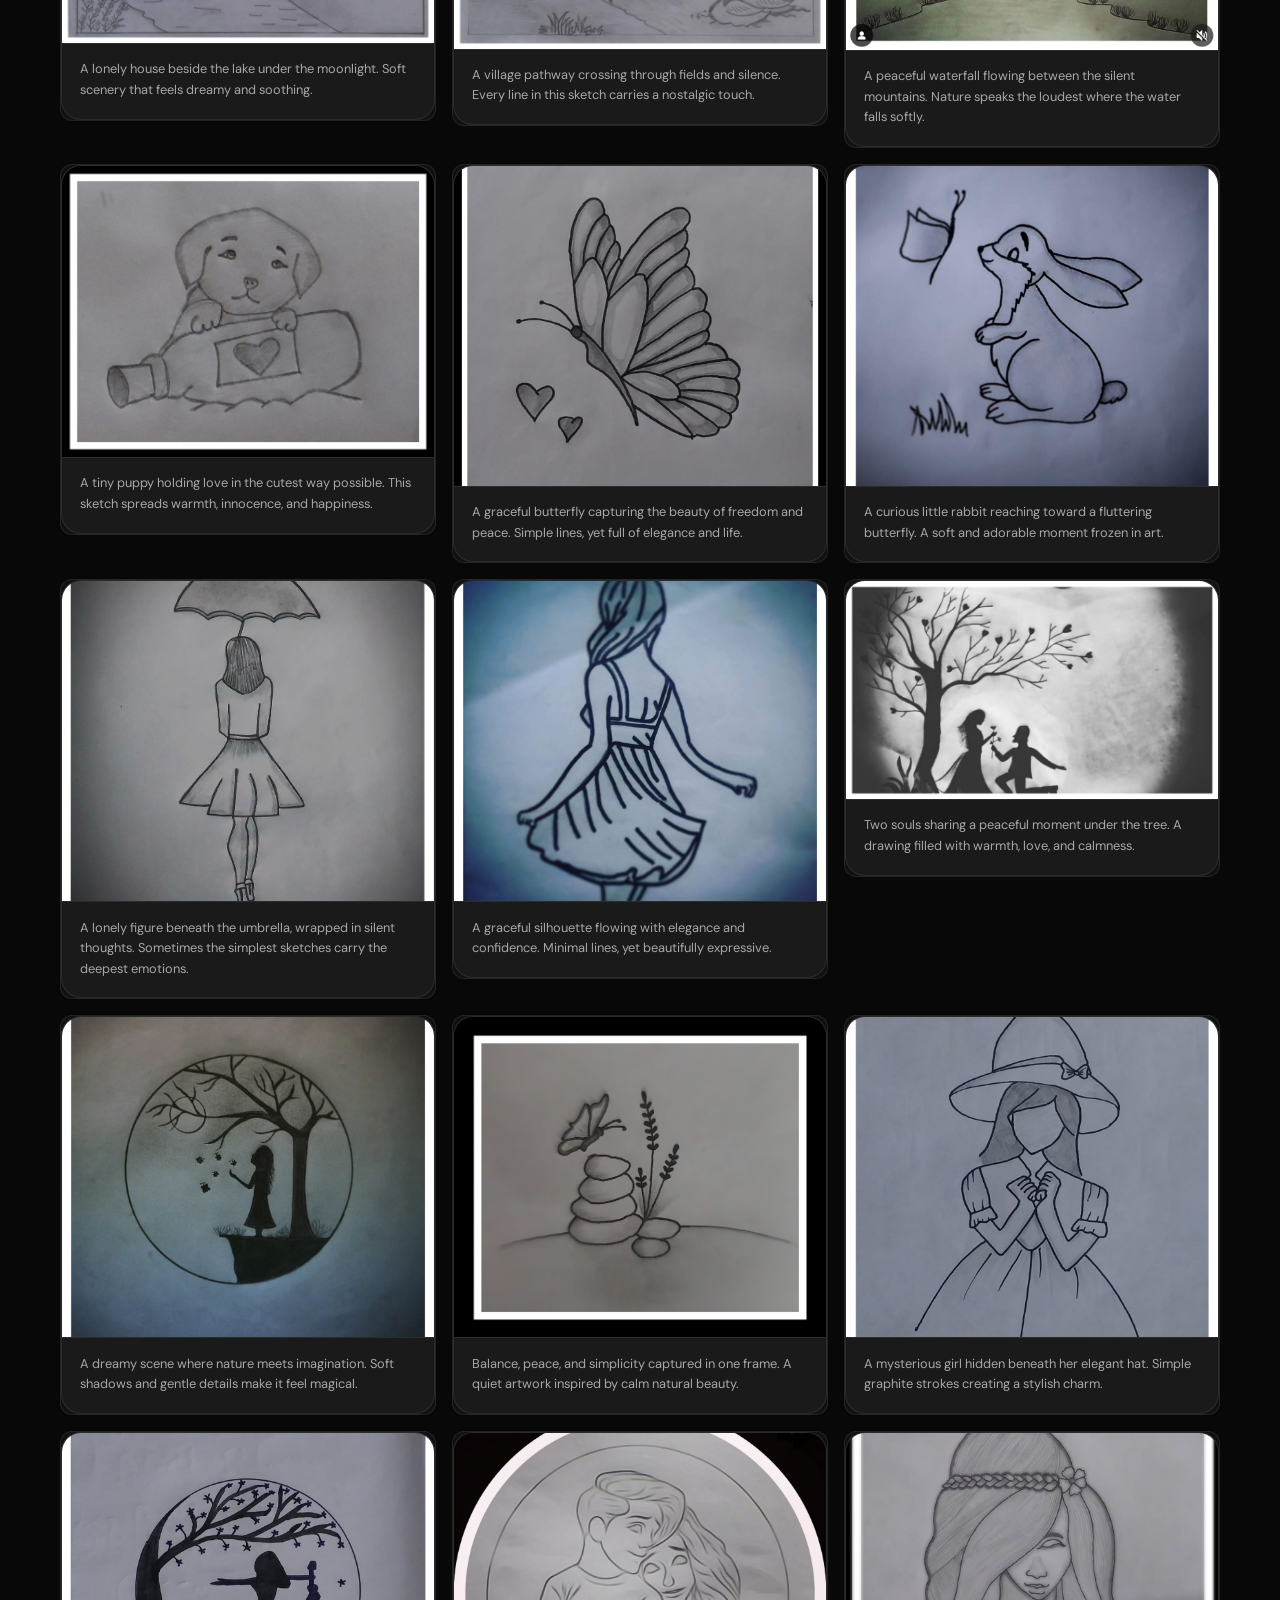
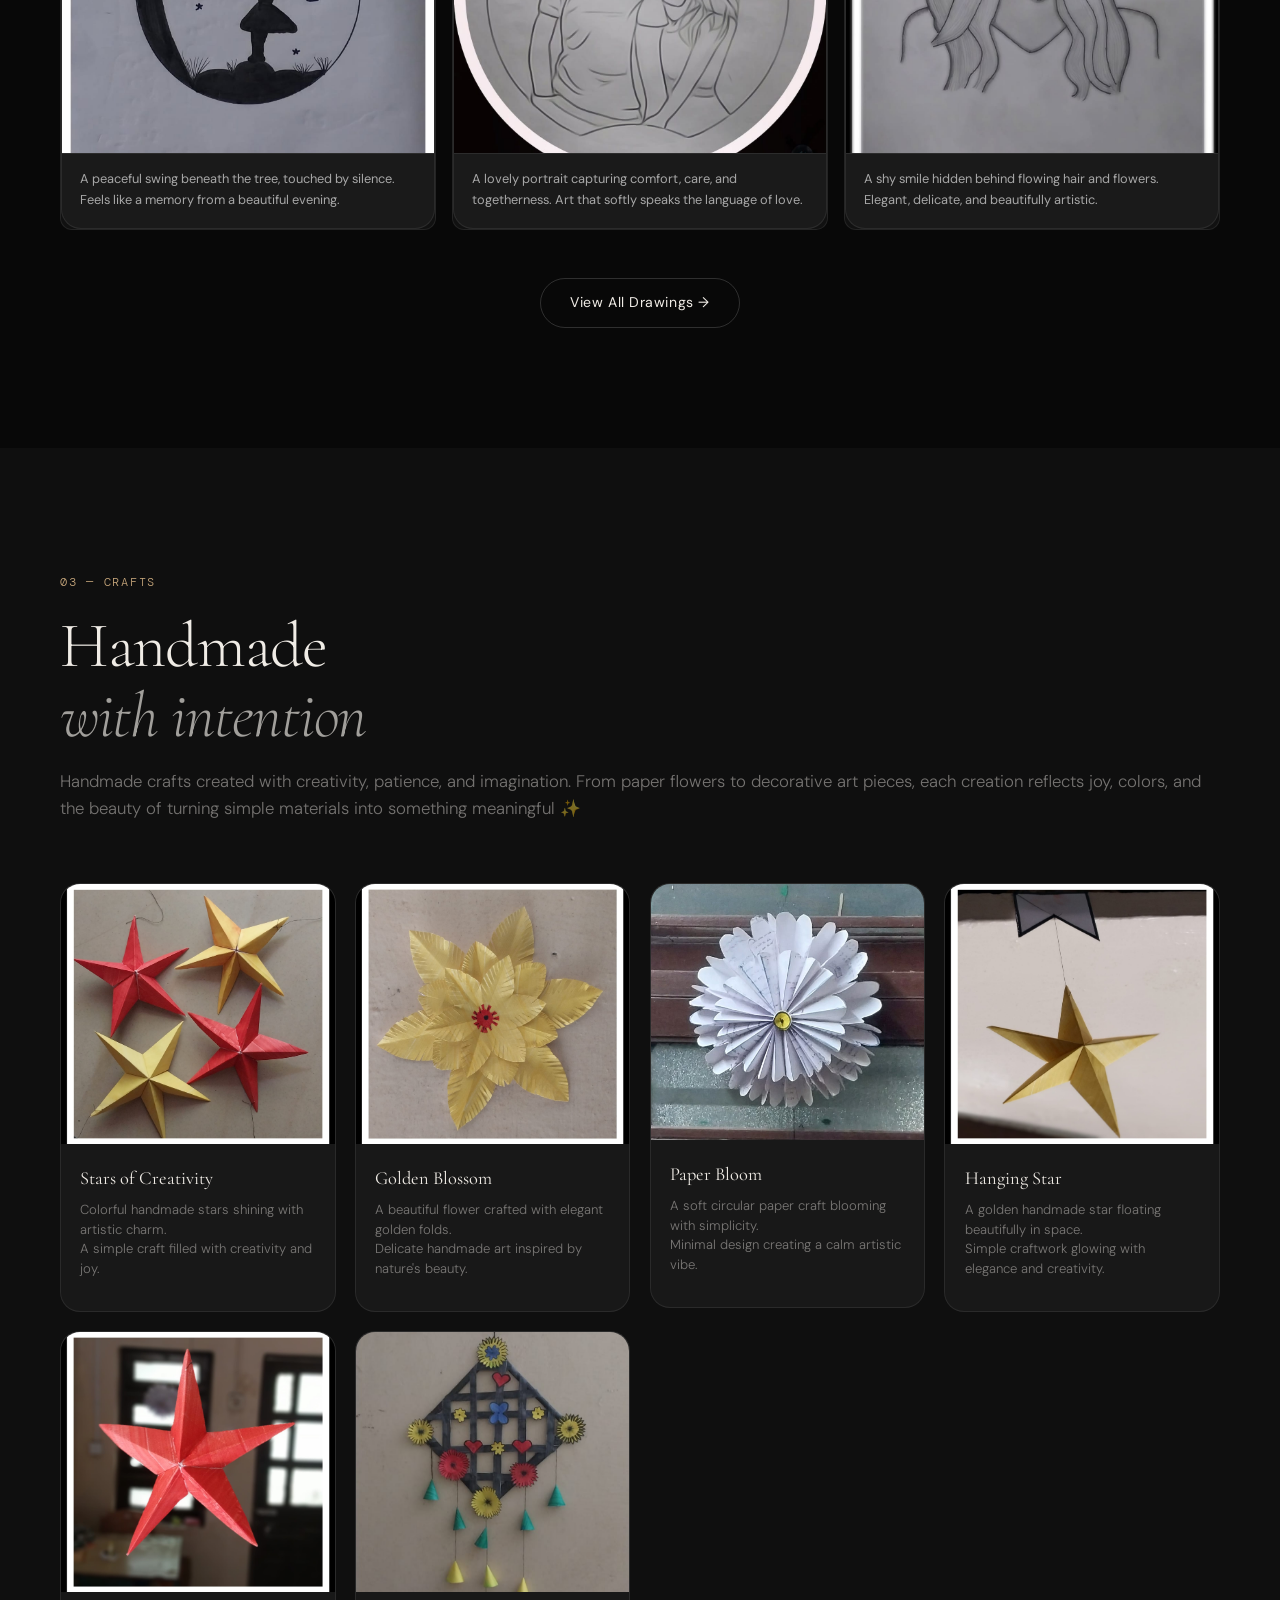
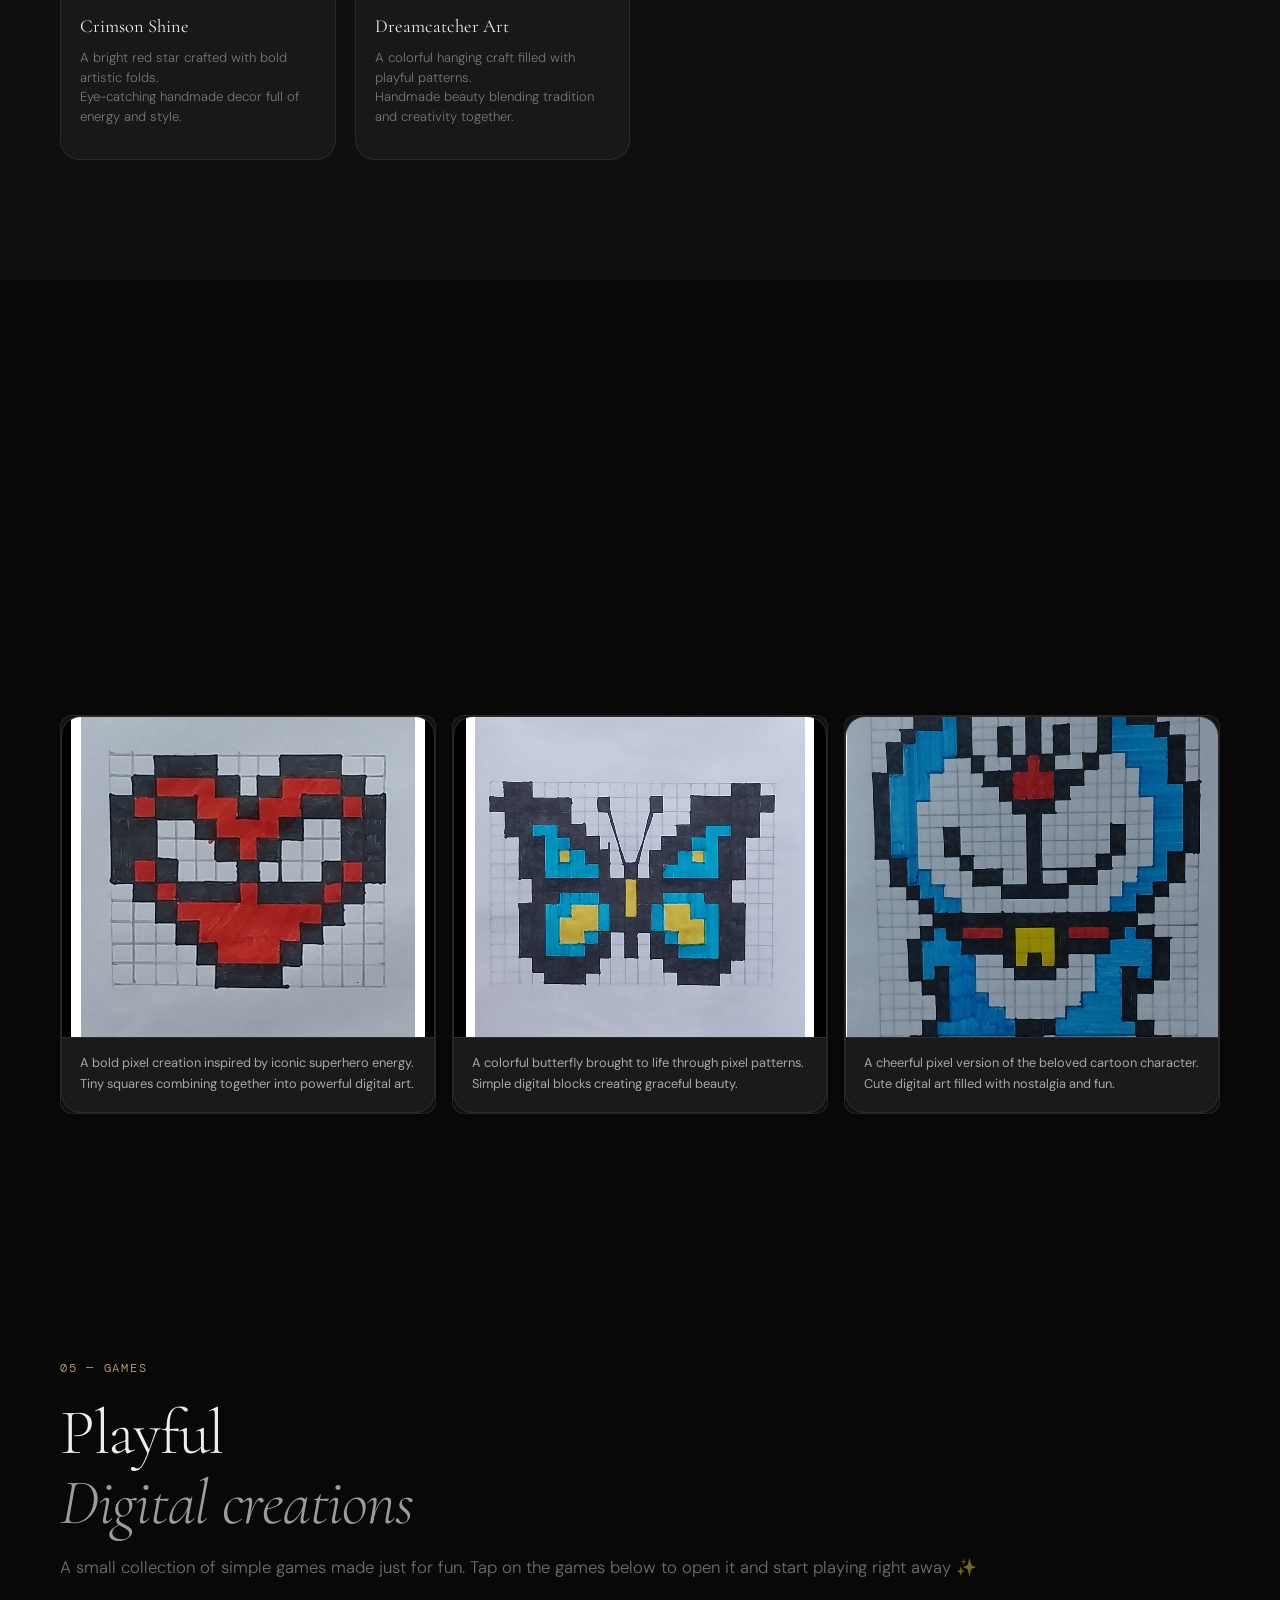
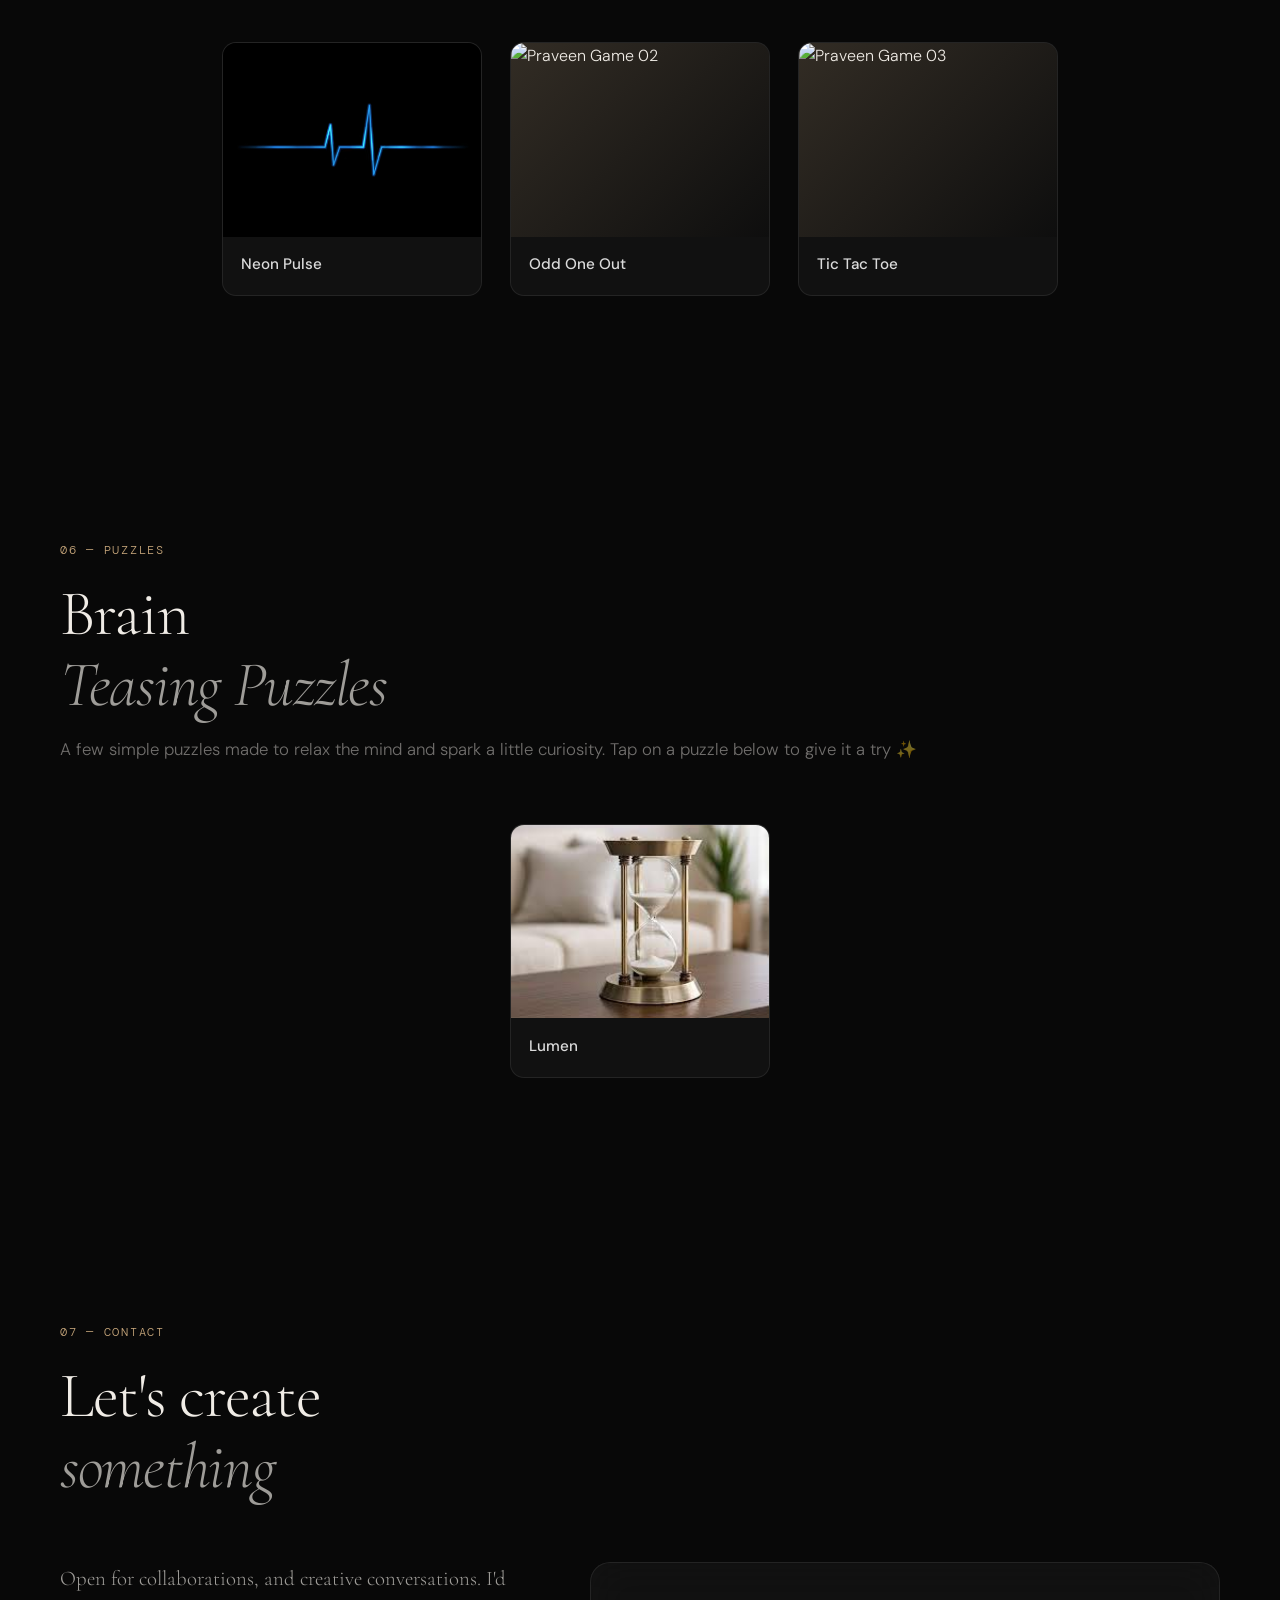
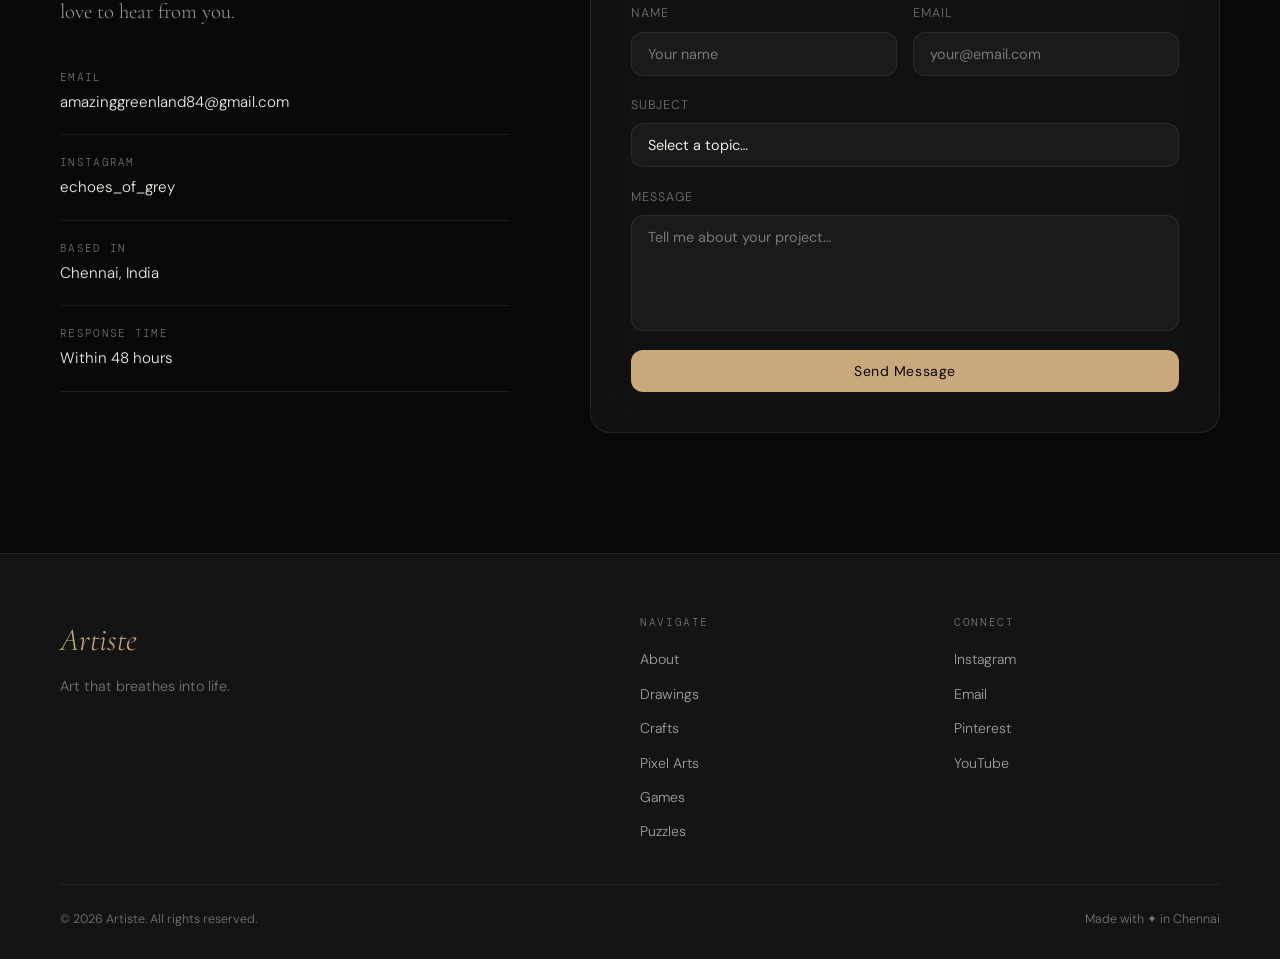
==== commit 4acba03a: "Update index.html" ====
--- a/praveenkumarg/01/index.html
+++ b/praveenkumarg/01/index.html
@@ -1070,6 +1070,14 @@
           </div>
           <h3 class="play-title">Odd One Out</h3>
         </a>
+
+        <a href="https://praveen-game-03.lovable.app" target="_blank" rel="noopener" class="play-card reveal-up" style="--delay:0.2s">
+          <div class="play-img-wrap">
+            <img src="images/games/game-03.jpeg" alt="Praveen Game 03" loading="lazy" />
+            <div class="play-overlay"><span class="play-action">▶ Play</span></div>
+          </div>
+          <h3 class="play-title">Tic Tac Toe</h3>
+        </a>
       </div>
 
     </div>
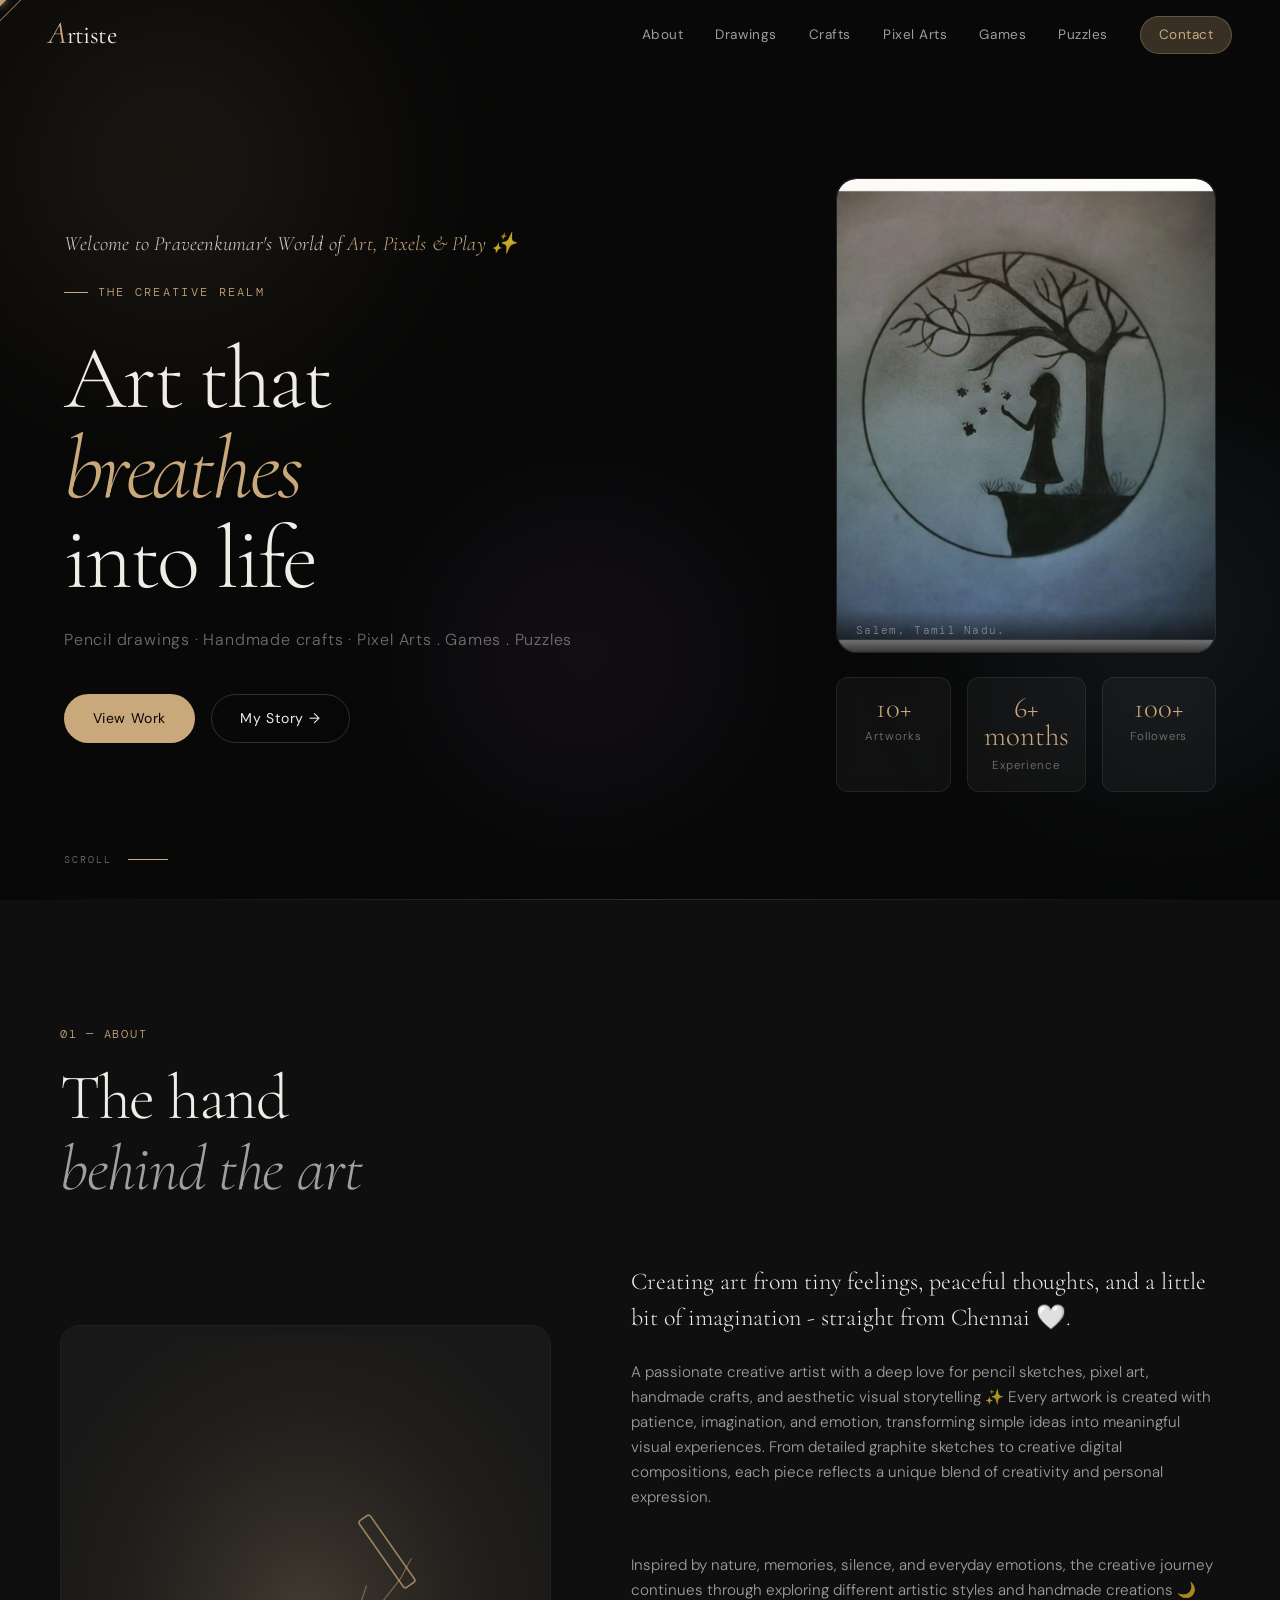
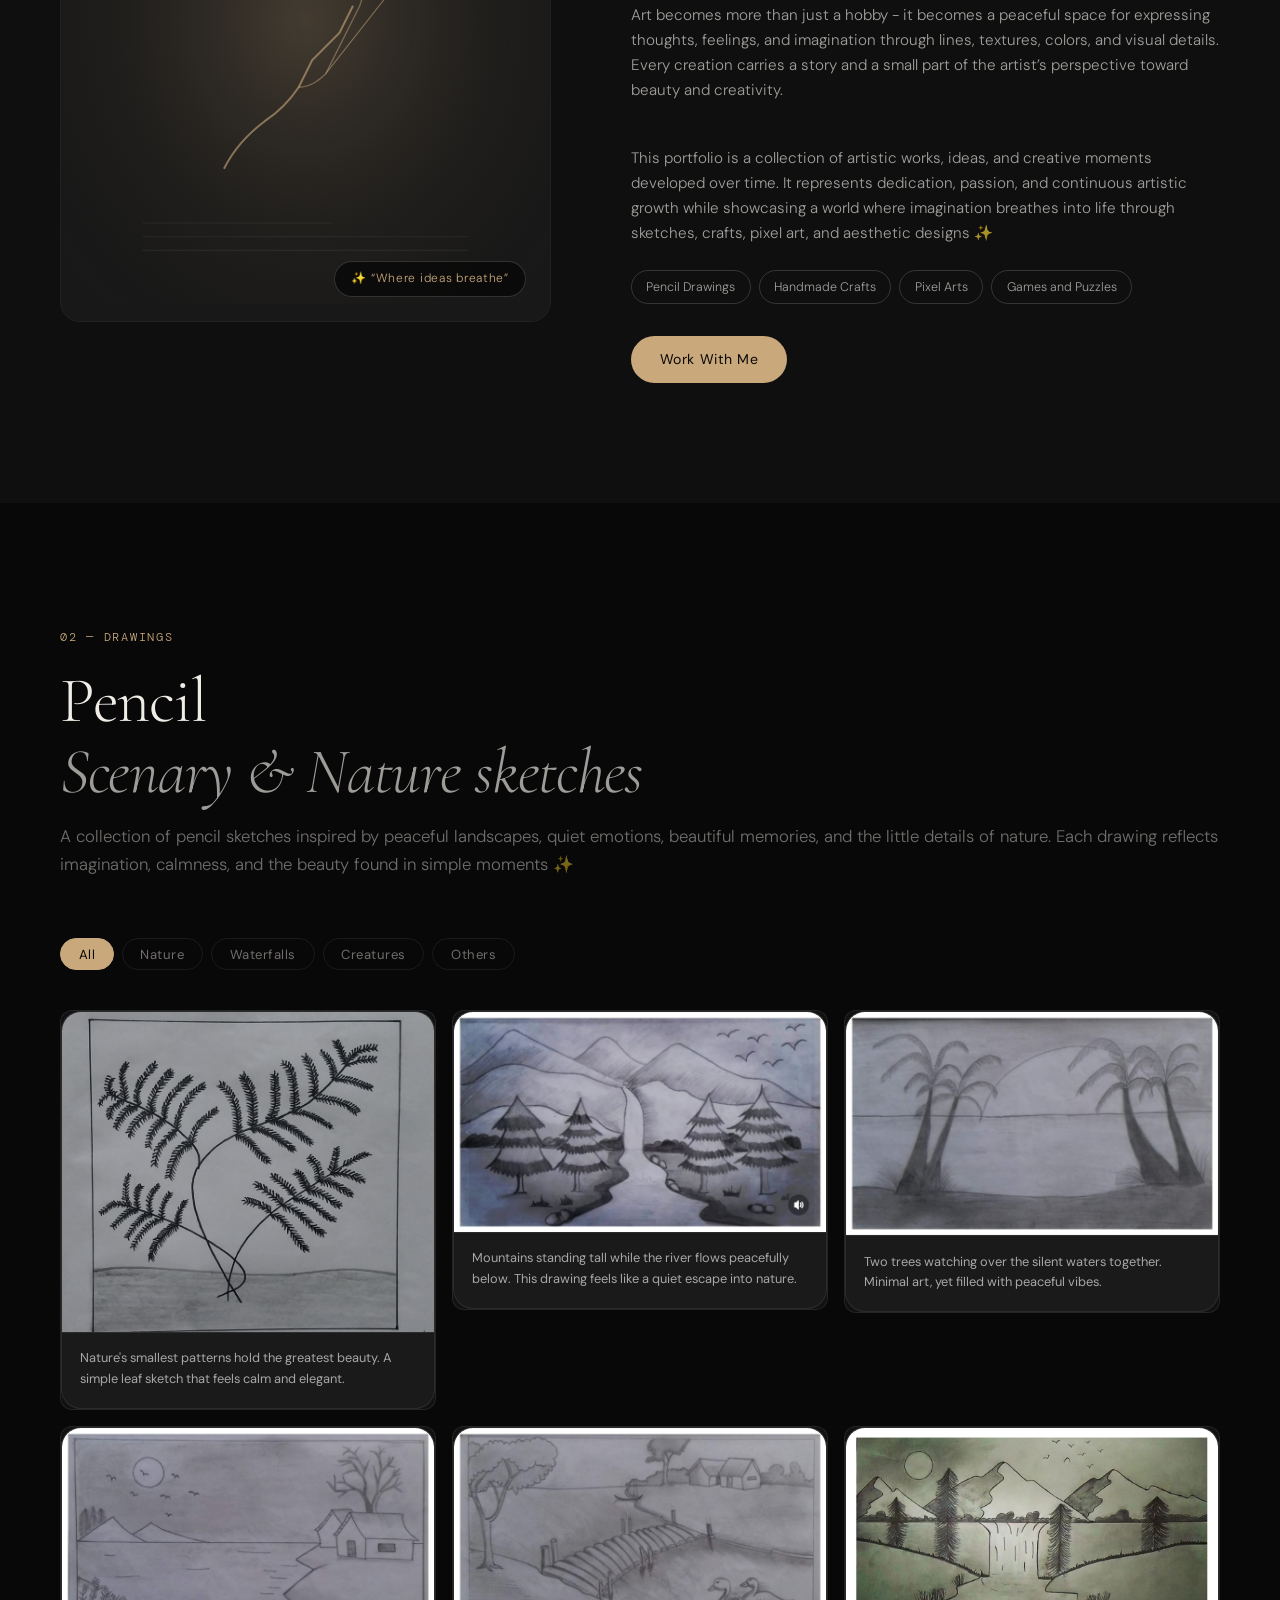
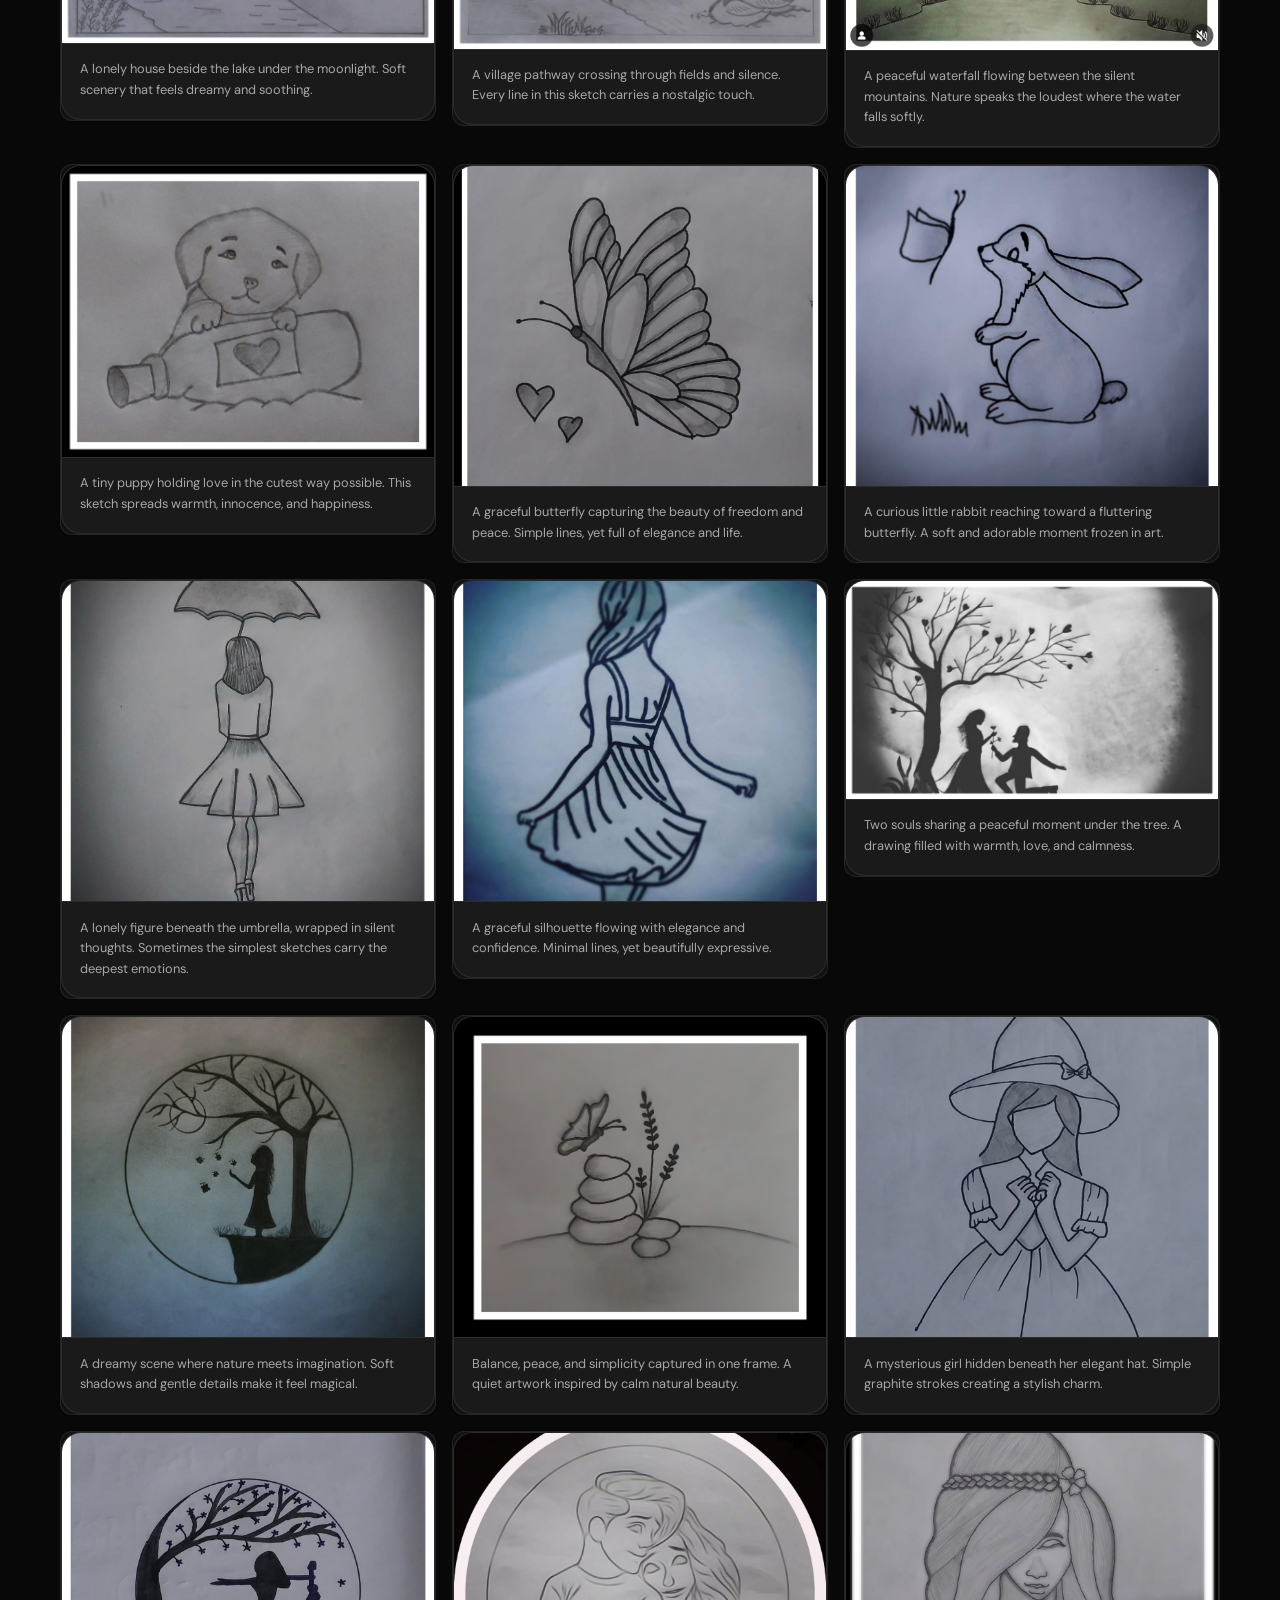
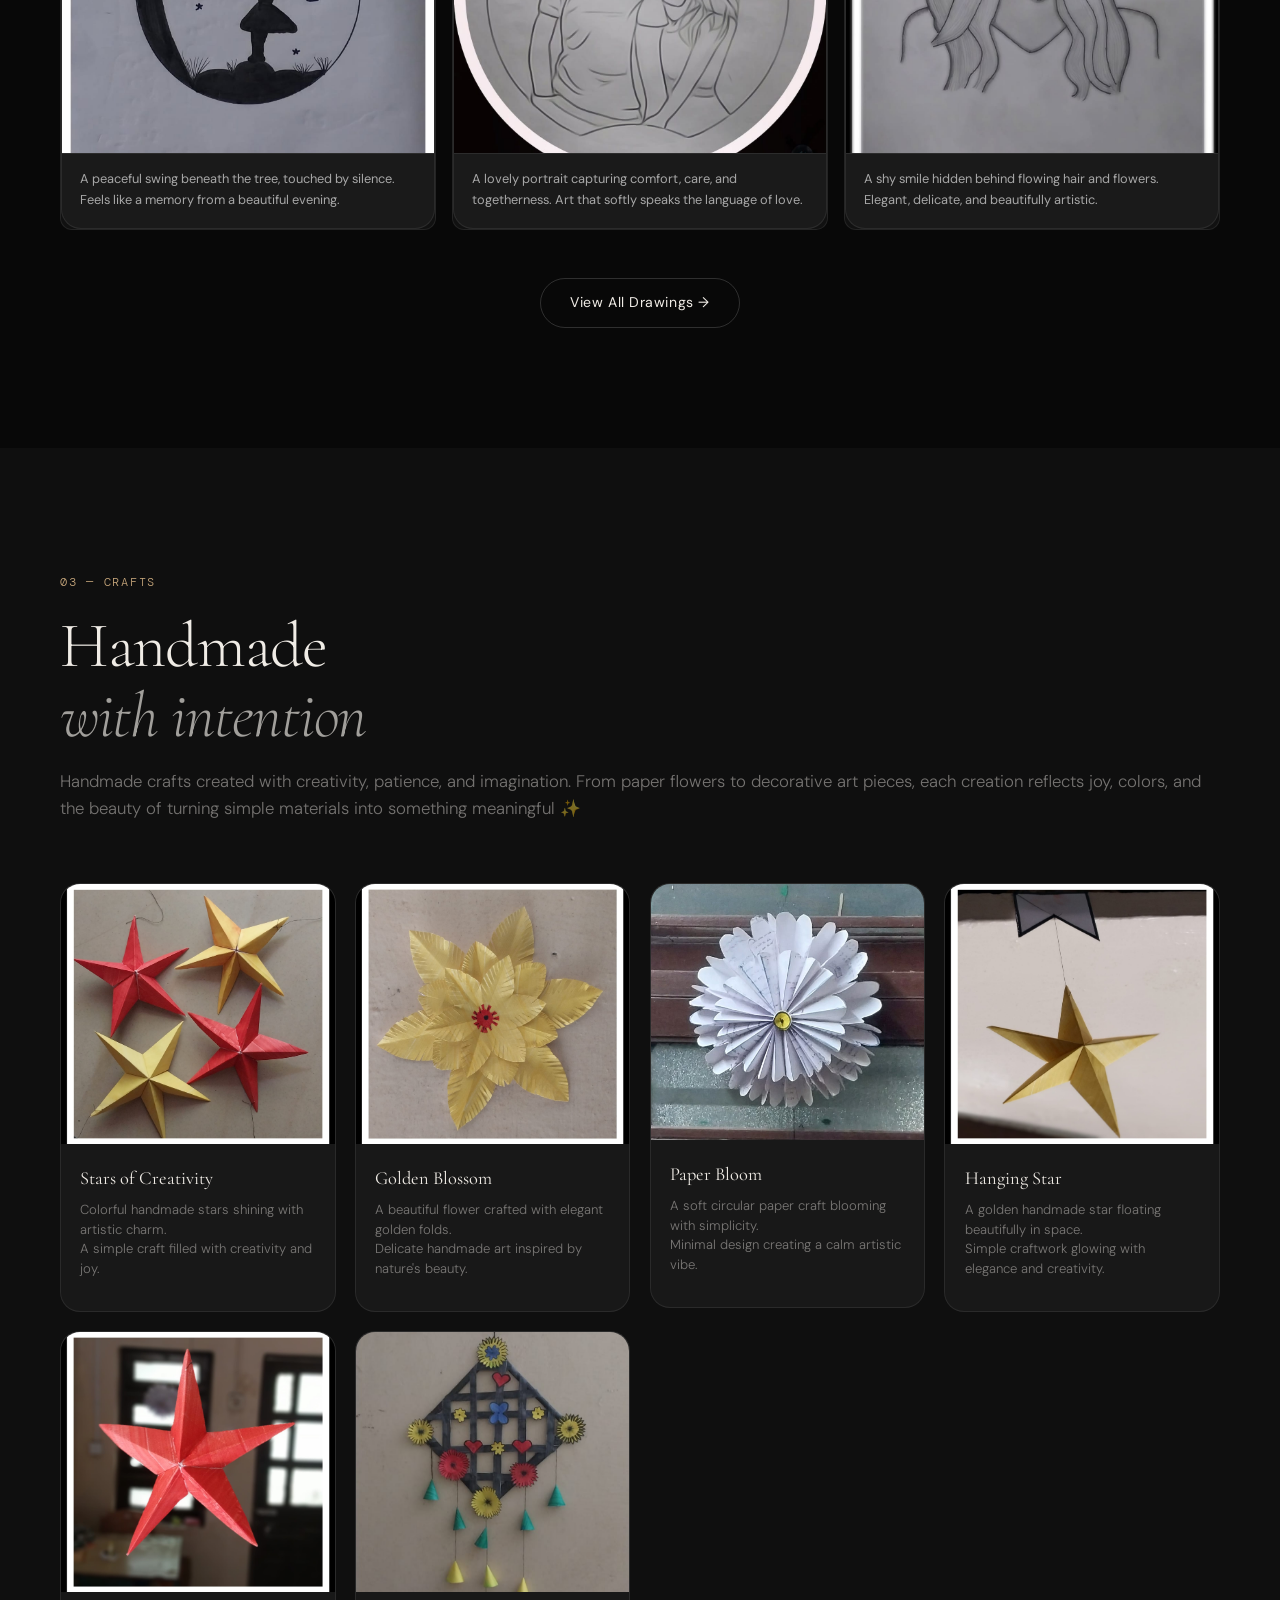
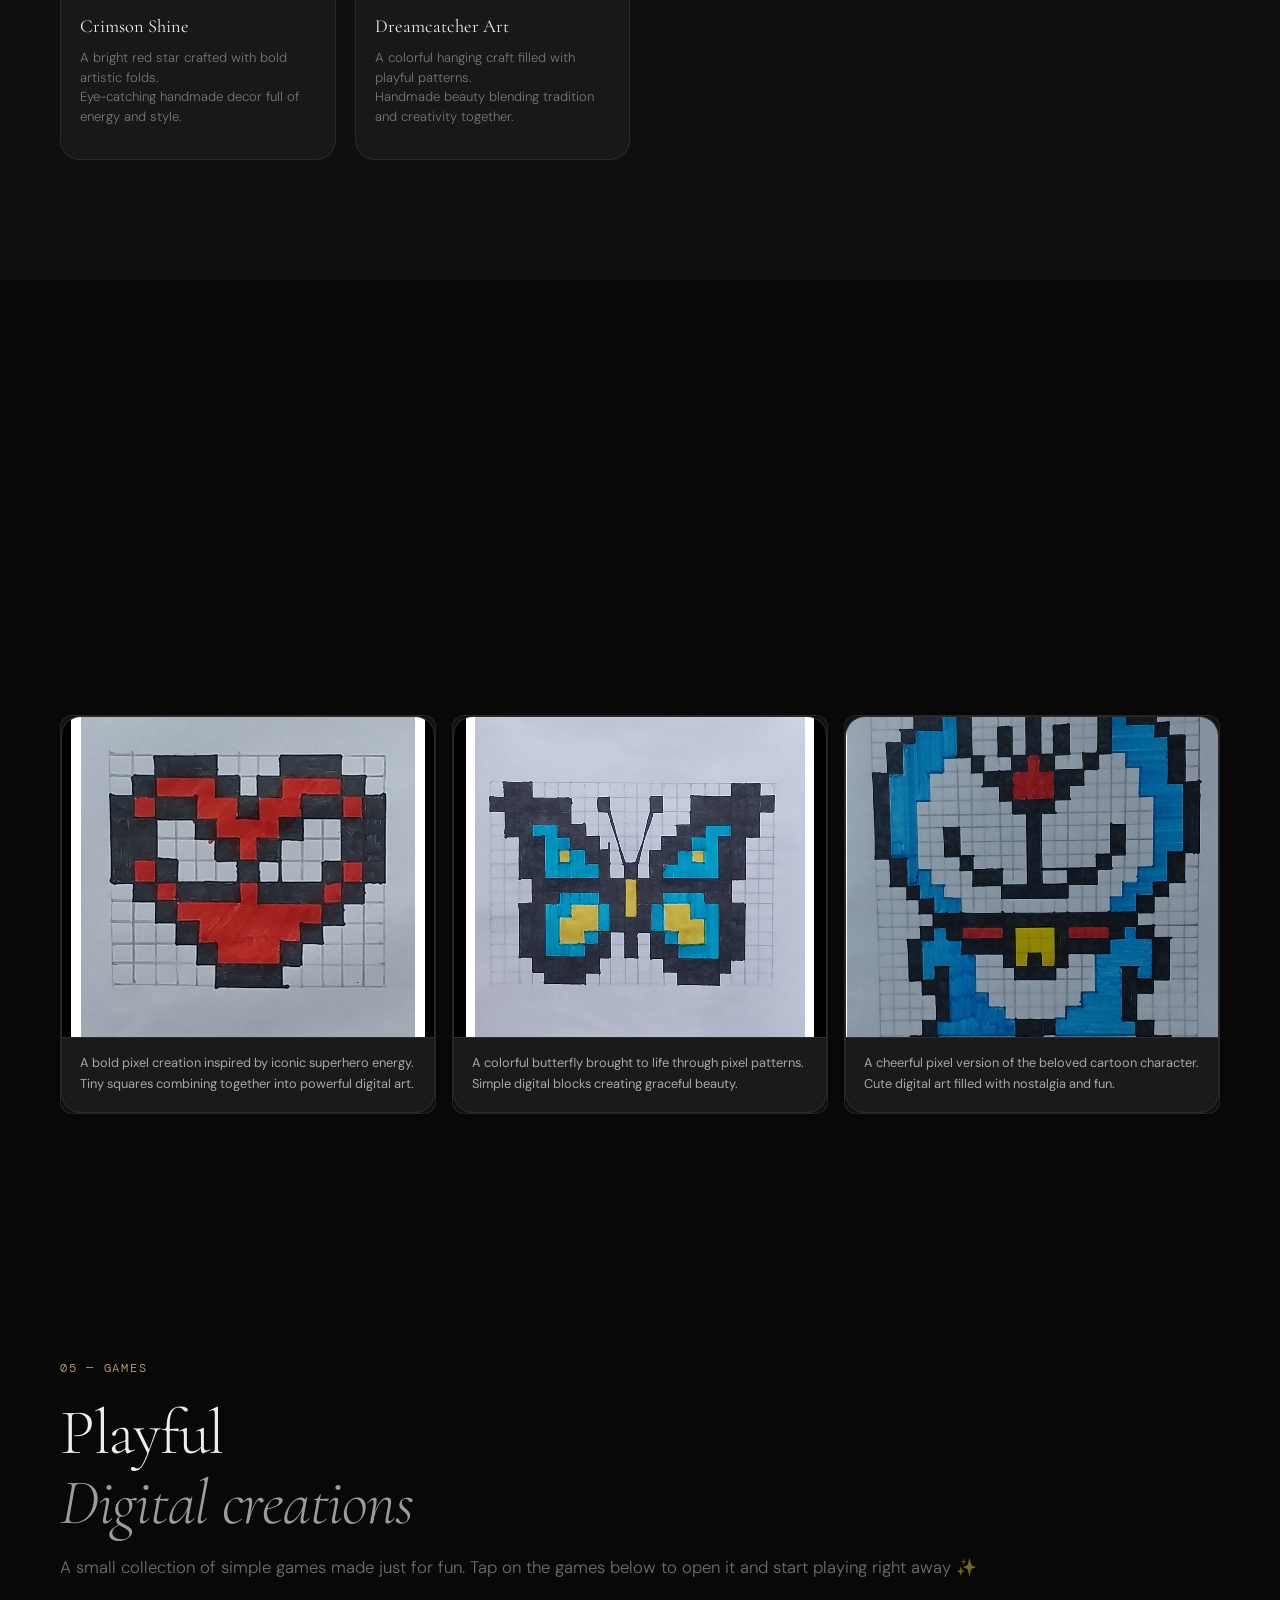
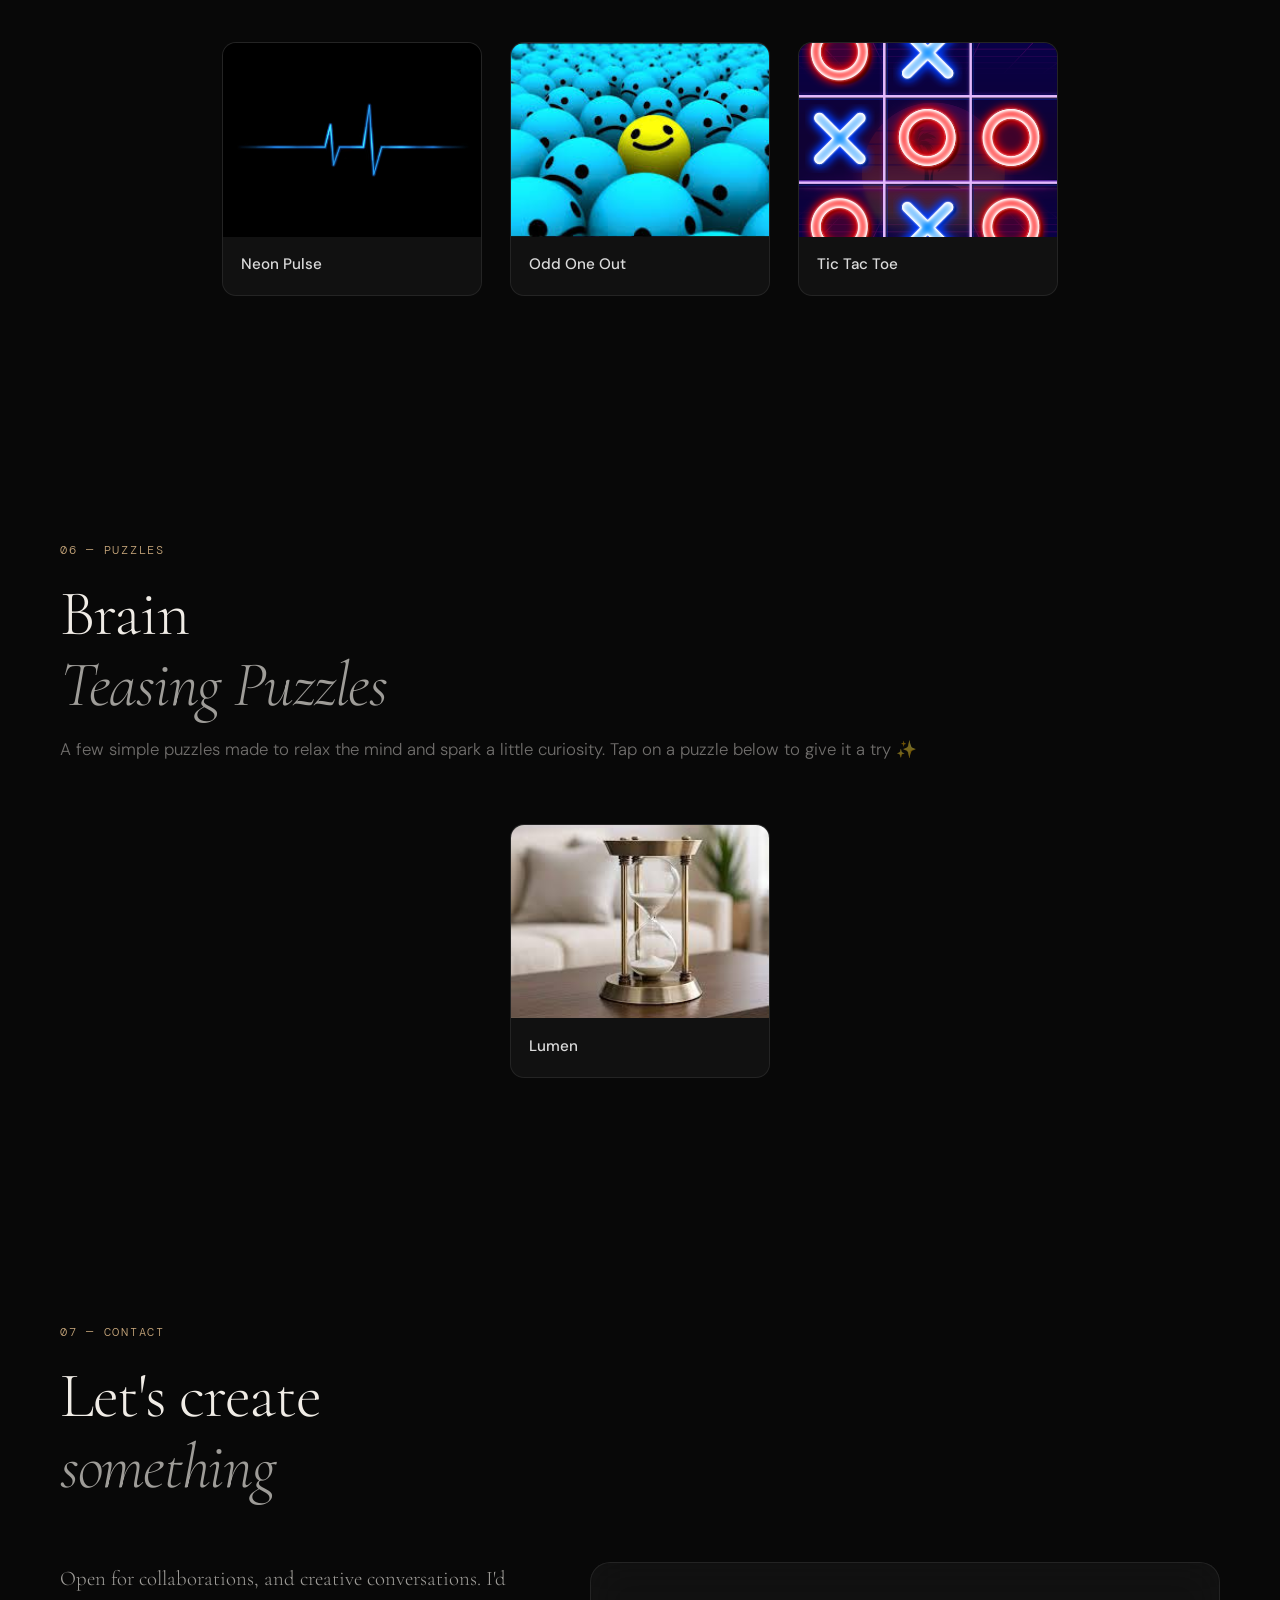
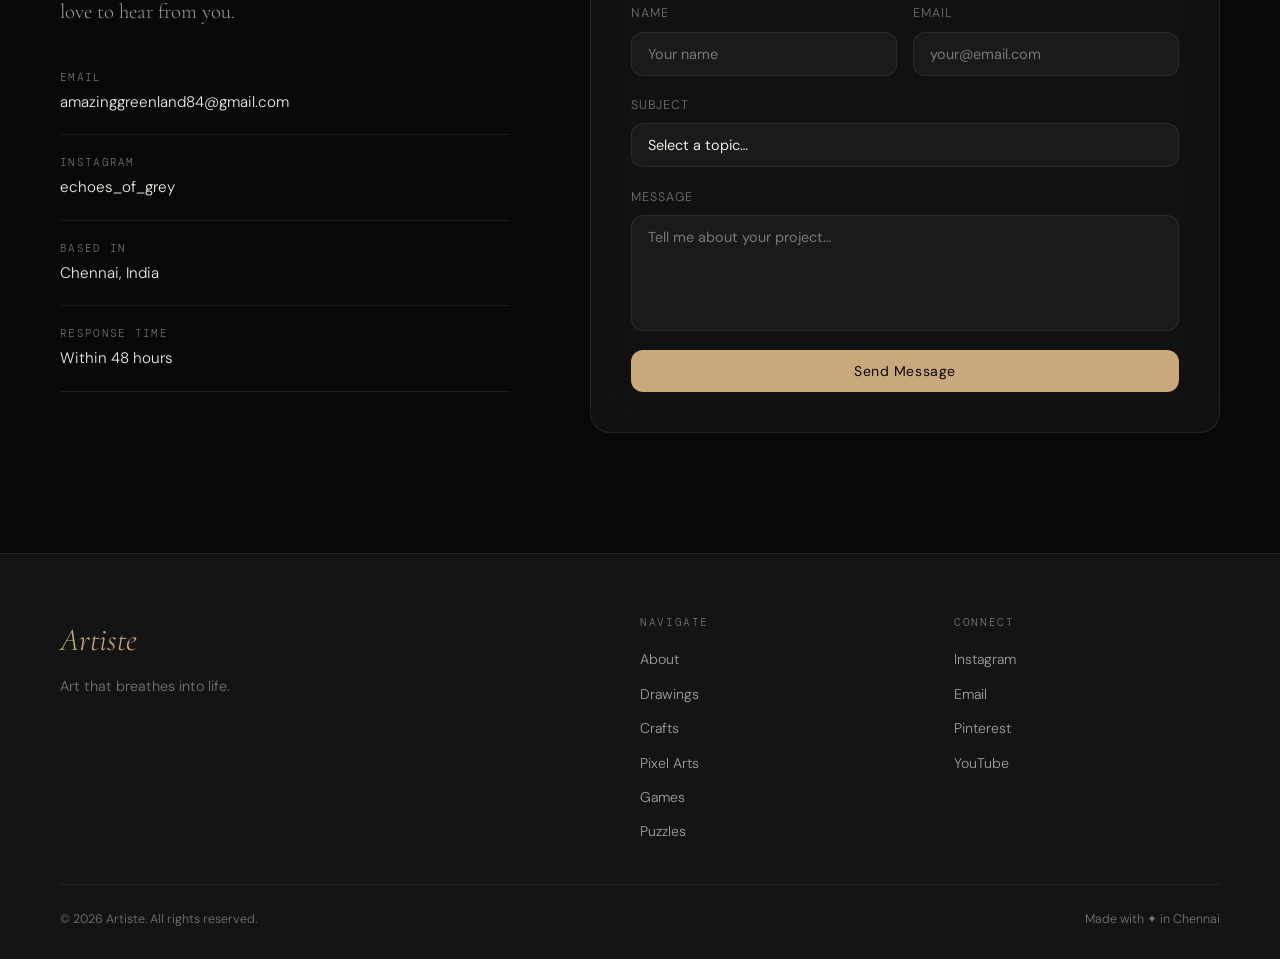
==== commit e55dcf33: "Update index.html" ====
--- a/praveenkumarg/01/index.html
+++ b/praveenkumarg/01/index.html
@@ -1136,30 +1136,30 @@
           </div>
         </div>
         <div class="contact-form-wrap reveal-right">
-          <form class="contact-form" id="contactForm">
+          <form class="contact-form" id="contactForm"
+                action="https://formsubmit.co/ajax/amazinggreenland84@gmail.com"
+                method="POST">
             <div class="form-row">
               <div class="form-group">
                 <label for="fname">Name</label>
-                <input type="text" id="fname" placeholder="Your name" required />
+                <input type="text" id="fname" name="name" placeholder="Your name" required />
               </div>
               <div class="form-group">
                 <label for="femail">Email</label>
-                <input type="email" id="femail" placeholder="your@email.com" required />
+                <input type="email" id="femail" name="email" placeholder="your@email.com" required />
               </div>
             </div>
             <div class="form-group">
               <label for="fsubject">Subject</label>
-              <select id="fsubject">
+              <select id="fsubject" name="subject">
                 <option value="">Select a topic…</option>
-                <option value="commission">Commission a Piece</option>
                 <option value="collab">Collaboration</option>
-                <option value="store">Store Enquiry</option>
                 <option value="other">Other</option>
               </select>
             </div>
             <div class="form-group">
               <label for="fmessage">Message</label>
-              <textarea id="fmessage" rows="5" placeholder="Tell me about your project…" required></textarea>
+              <textarea id="fmessage" name="message" rows="5" placeholder="Tell me about your project…" required></textarea>
             </div>
             <button type="submit" class="btn btn-primary btn-full">Send Message</button>
             <div class="form-success" id="formSuccess">Thank you ✦ I'll be in touch soon.</div>
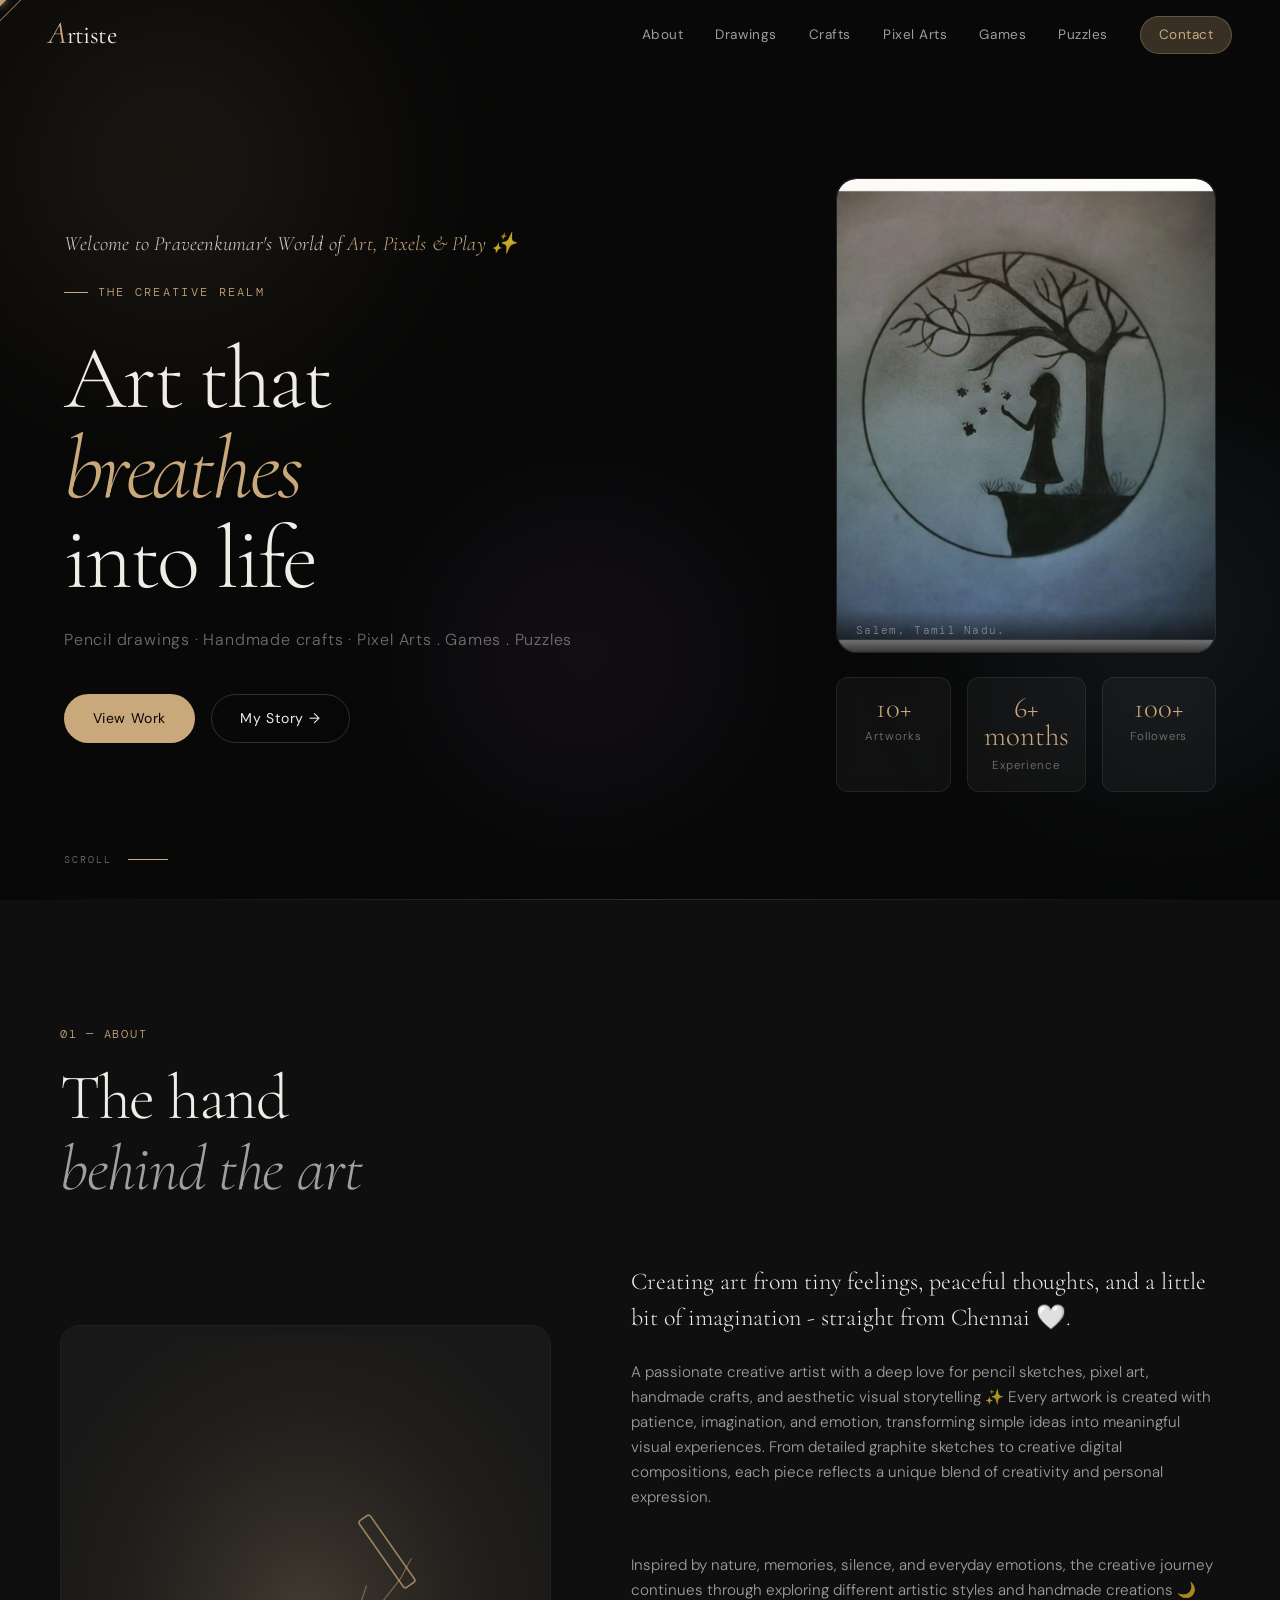
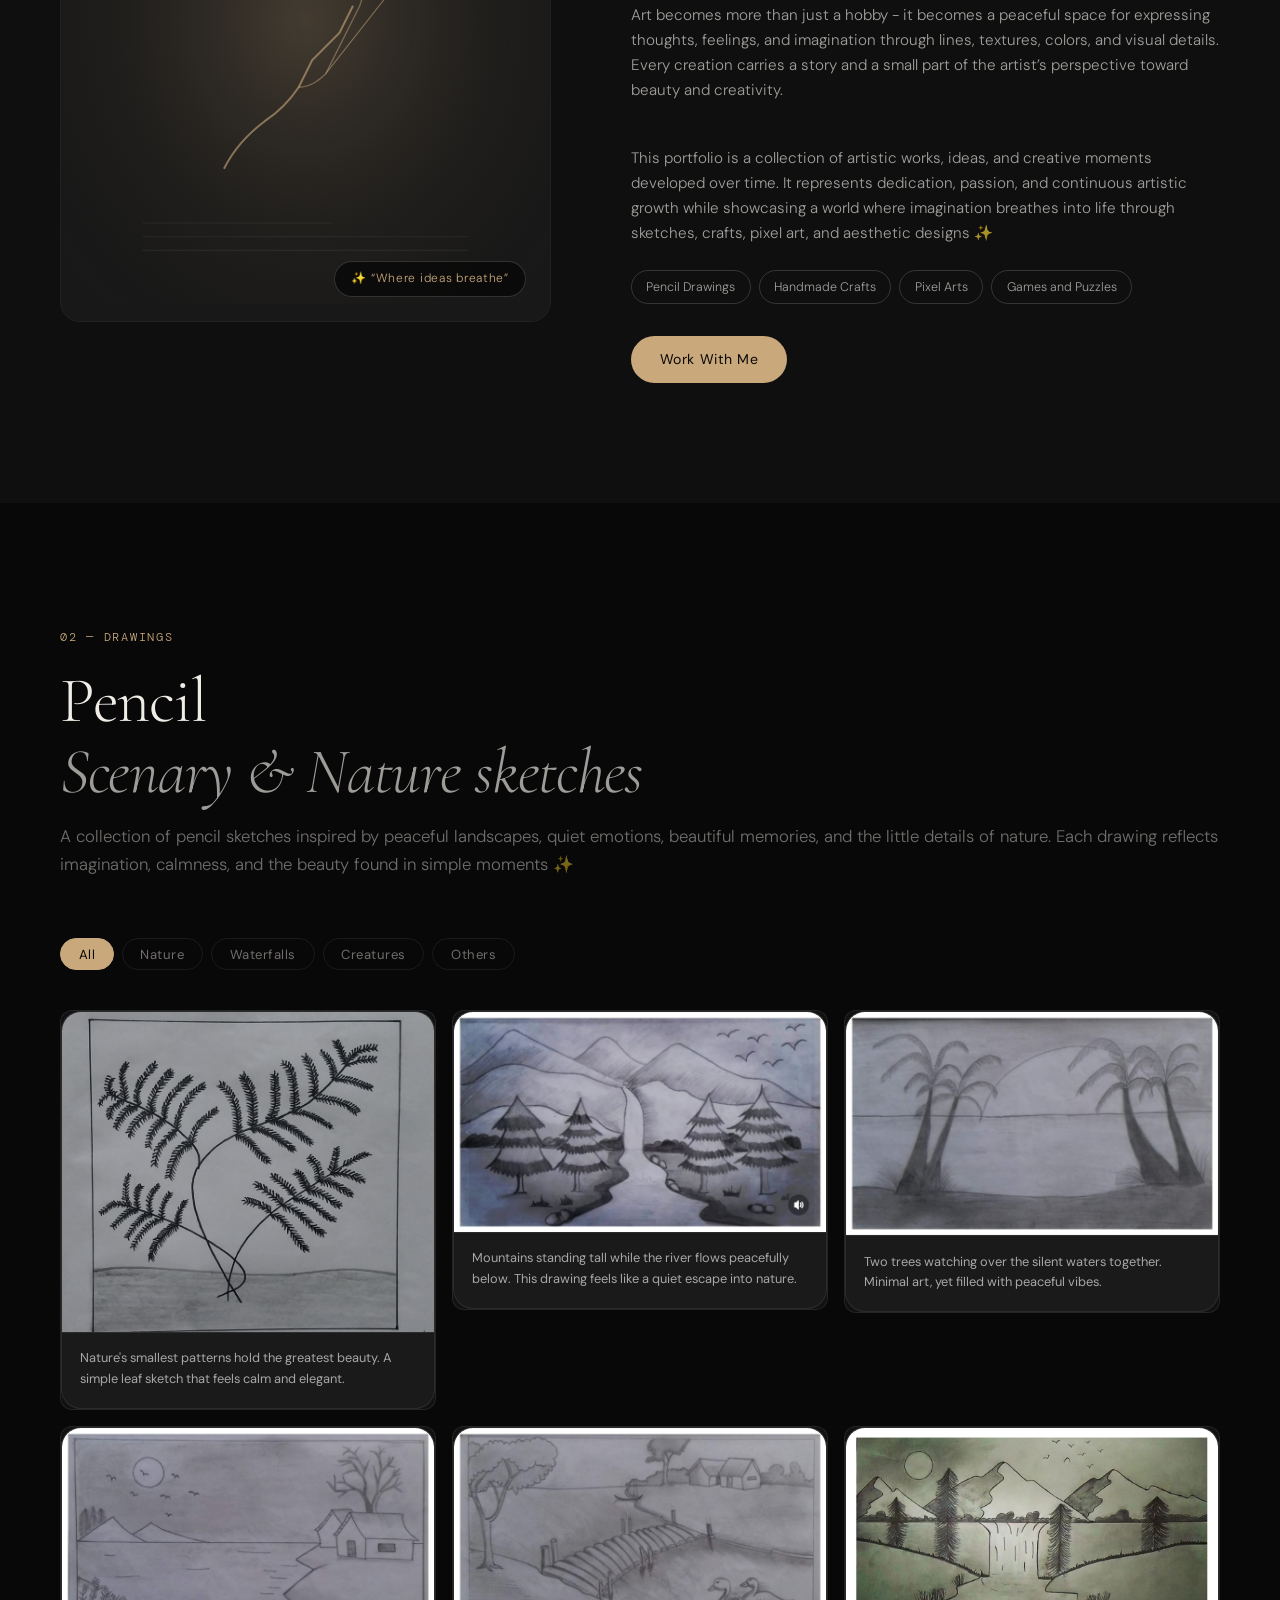
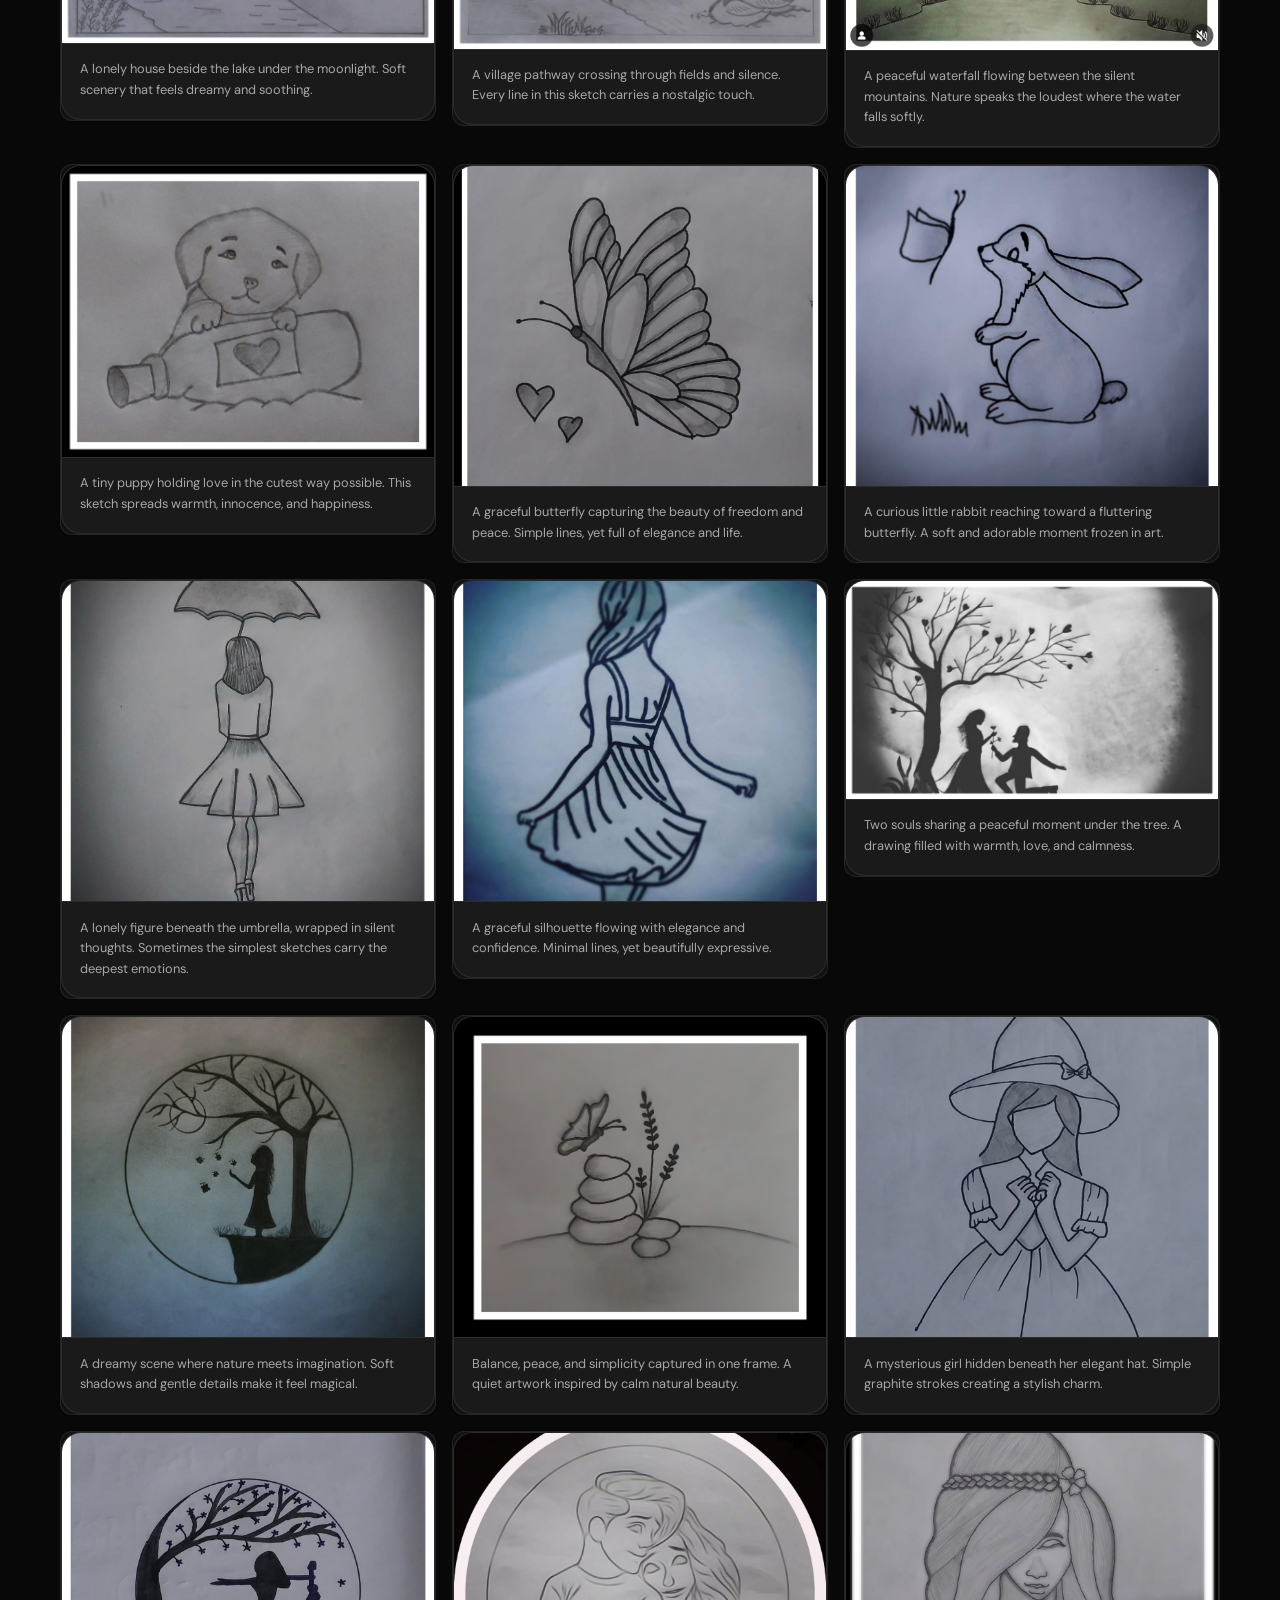
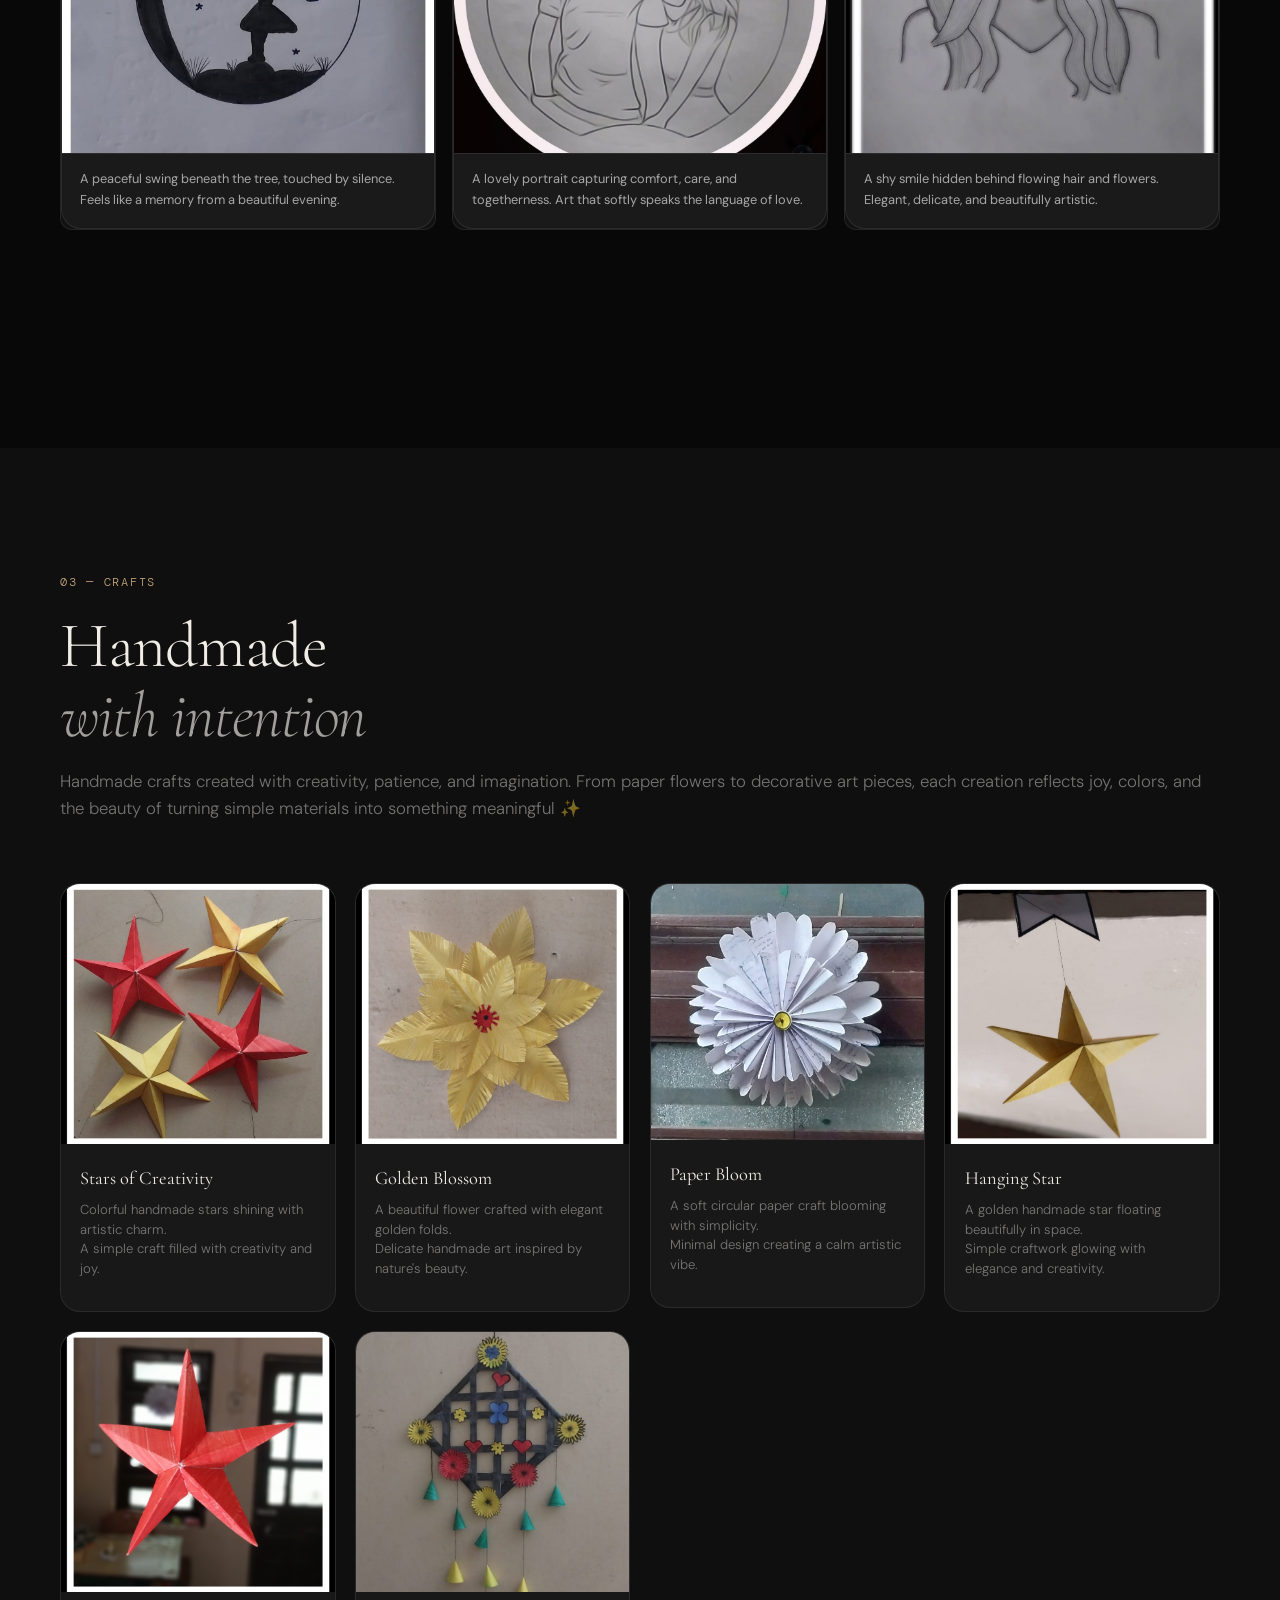
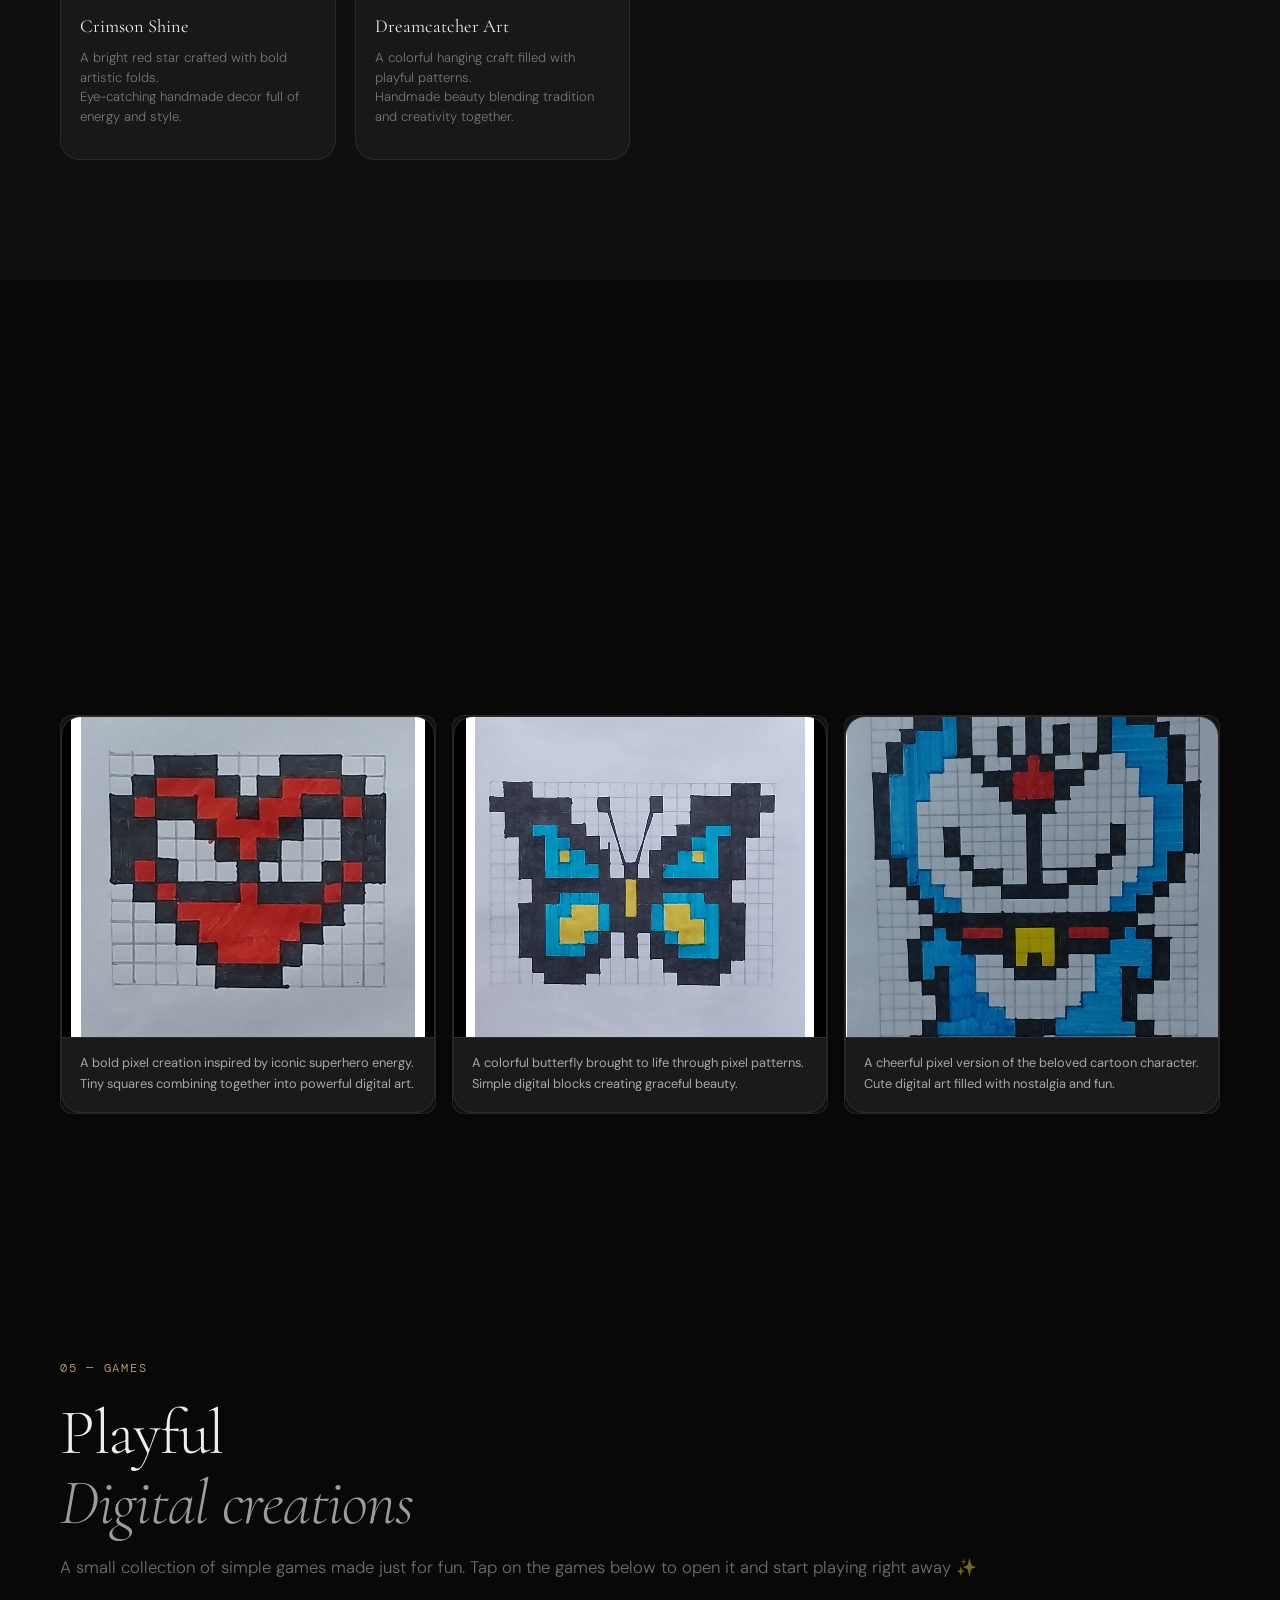
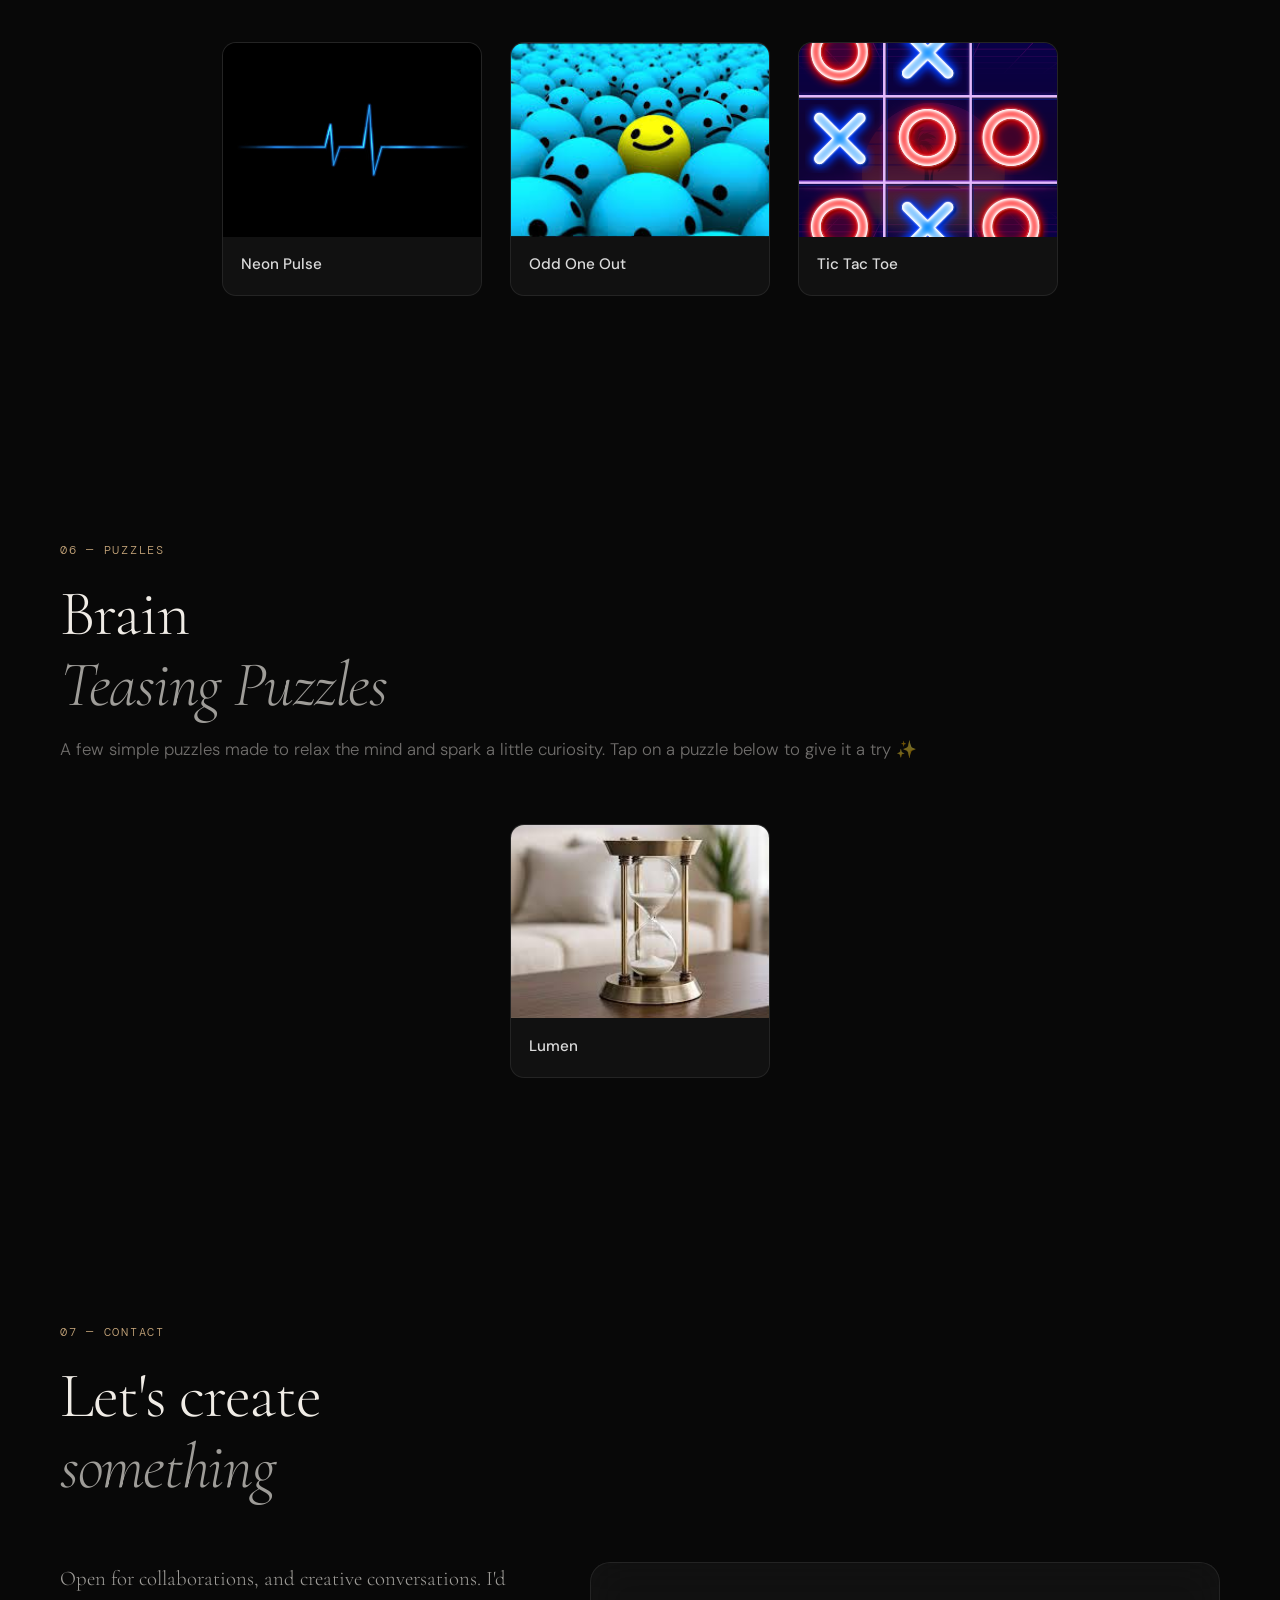
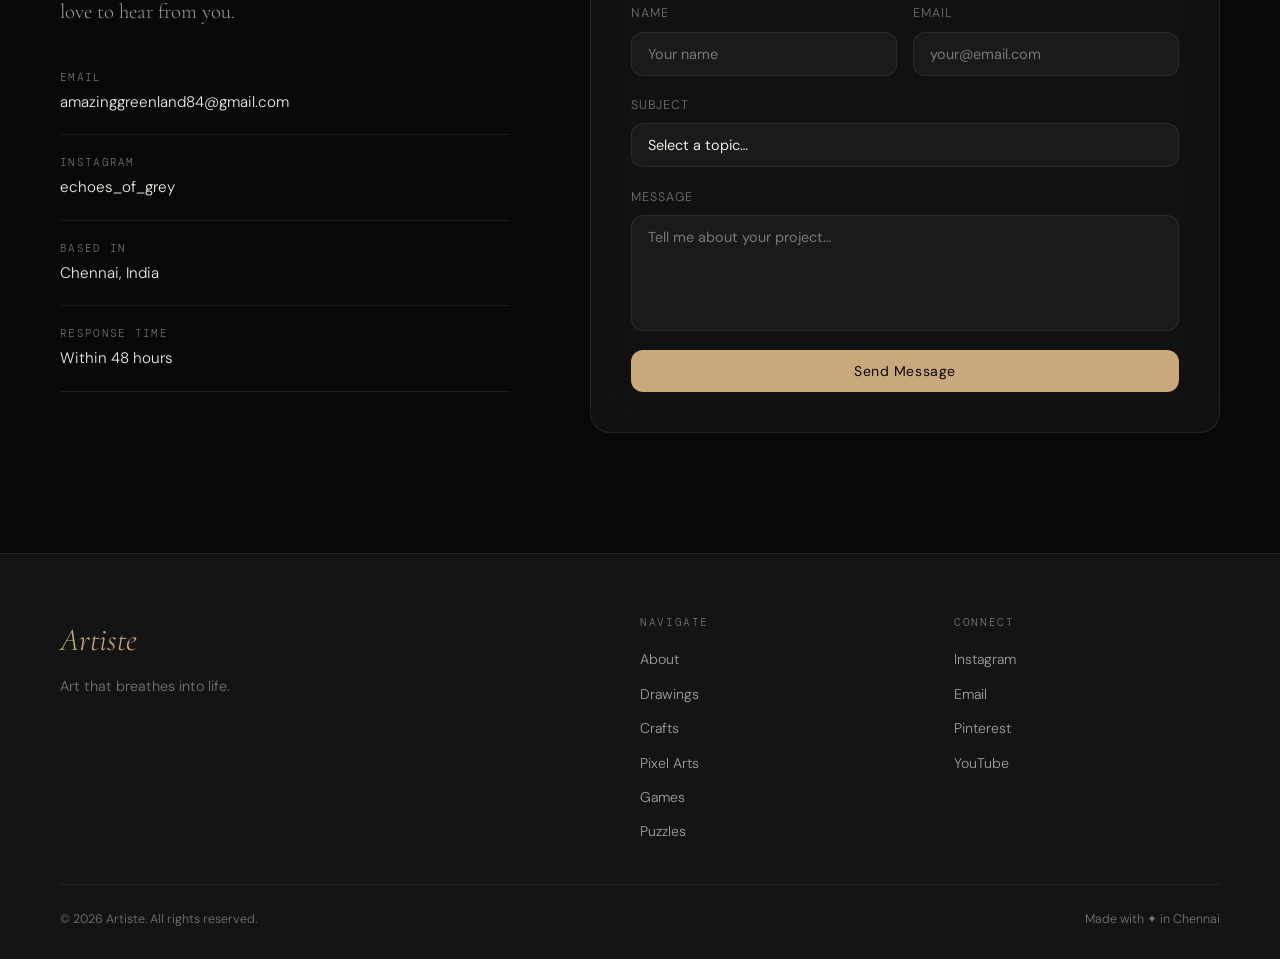
==== commit 77cd4c09: "Update index.html" ====
--- a/praveenkumarg/01/index.html
+++ b/praveenkumarg/01/index.html
@@ -1,13 +1,23 @@
 <!DOCTYPE html>
 <html lang="en">
 <head>
-  <title>Praveenkumar G | Artist Portfolio | Pencil Drawings & Crafts | Puzzles & Games</title>
+  <title>Praveenkumar G | Pencil Sketch Artist & Pixel Art Designer</title>
 
 <meta name="description"
-content="Explore the artistic portfolio of Praveenkumar G featuring pencil drawings, crafts, digital artworks and pixel arts.">
+content="Praveenkumar G is an growing artist specializing in pencil sketches, pixel art, and handmade crafts. Explore nature drawings, digital pixel artworks, and playable games & puzzles.">
 
 <meta name="keywords"
-content="Praveenkumar G, Artist, Pencil Drawing, Pixel Art, Crafts, Art Portfolio">
+content="Praveenkumar G, Artist, Pencil Drawing, Pixel Art, Crafts, Art Portfolio, 
+  Games, Puzzles, pencil sketches, aesthetic art portfolio website, 
+  pencil sketch artist, nature pencil drawings, pixel art designer, 
+  handmade paper crafts, digital artist India, freelance sketch artist, 
+  graphite sketches, pencil art Chennai, Tamil Nadu artist, indie pixel art, 
+  pixel art games, hand drawn illustrations, portrait sketches, 
+  craft artist, paper craft designs, art commission artist, 
+  creative portfolio website, online art gallery, sketch artist for hire, 
+  digital sketch art, art and craft showcase, illustration portfolio, 
+  Indian artist portfolio, artist website design, brain puzzles online, 
+  playable web games">
 
 <meta name="author" content="Praveenkumar G">
 
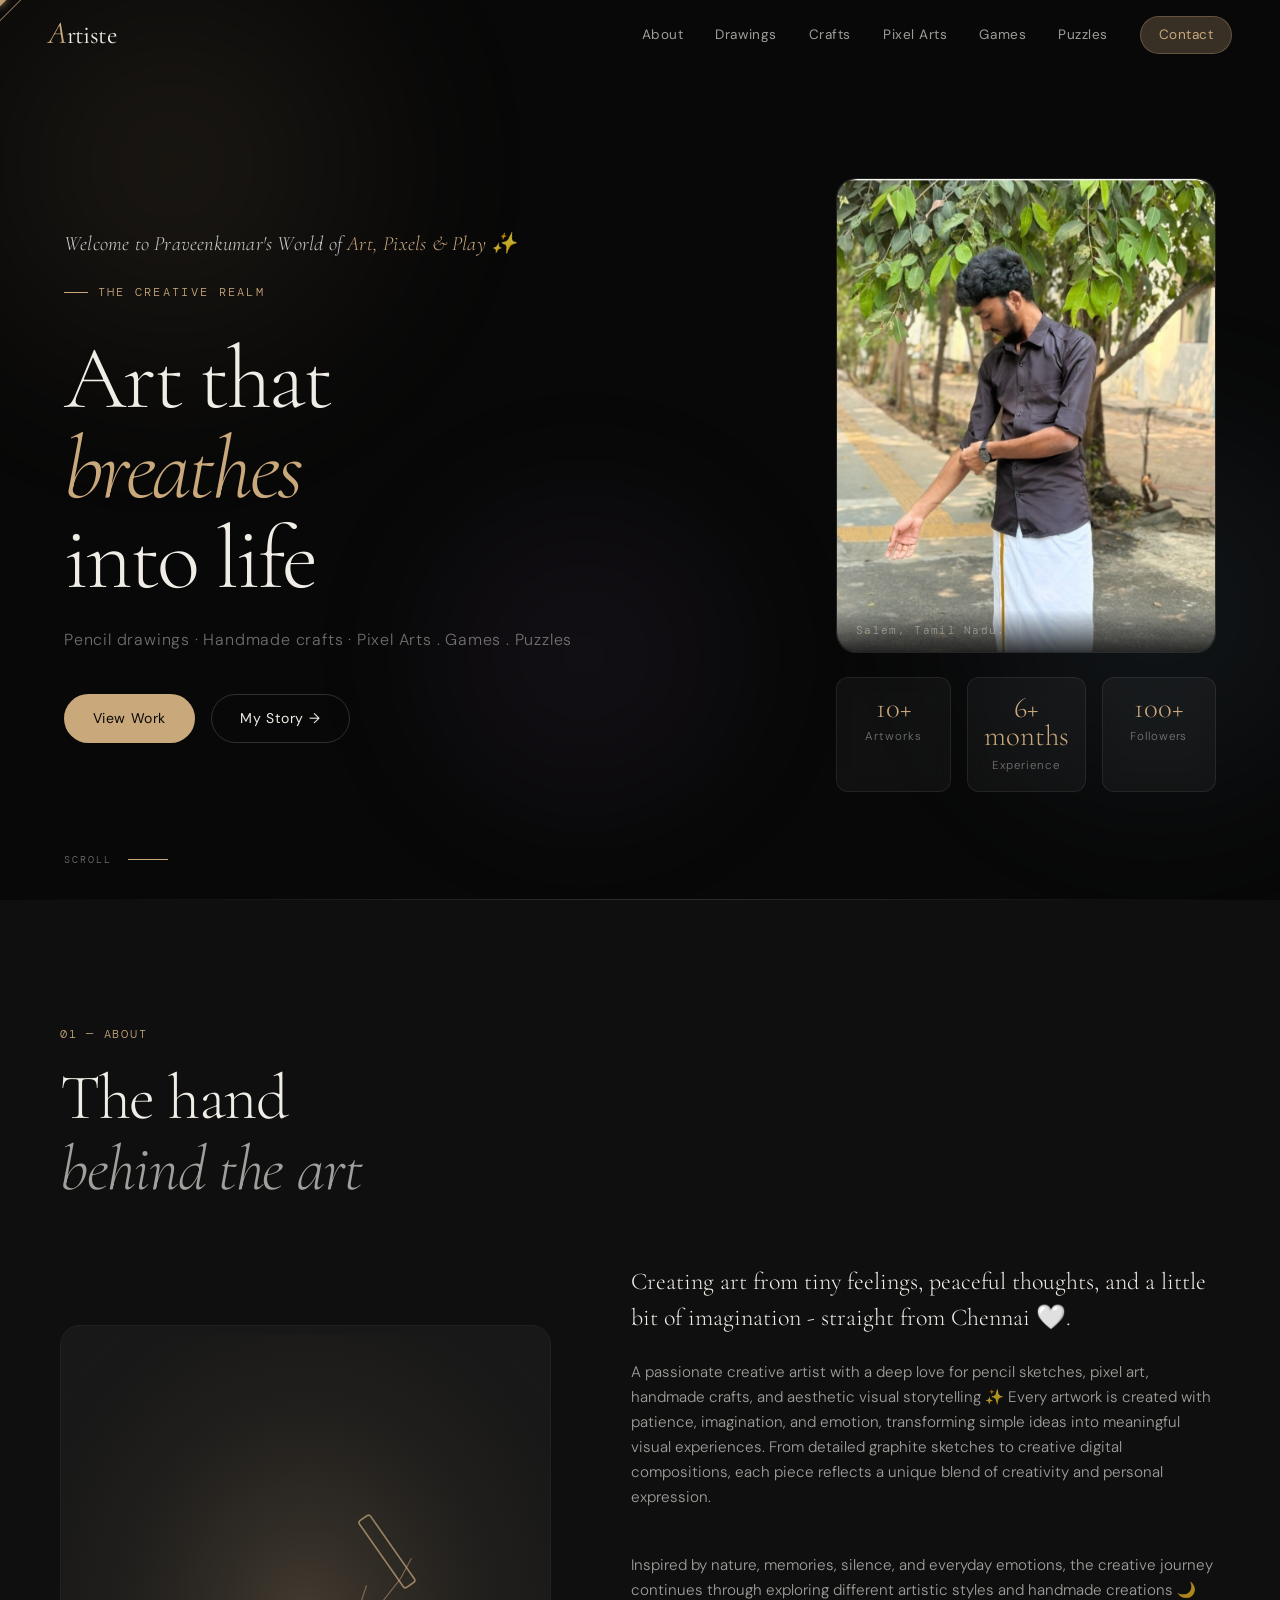
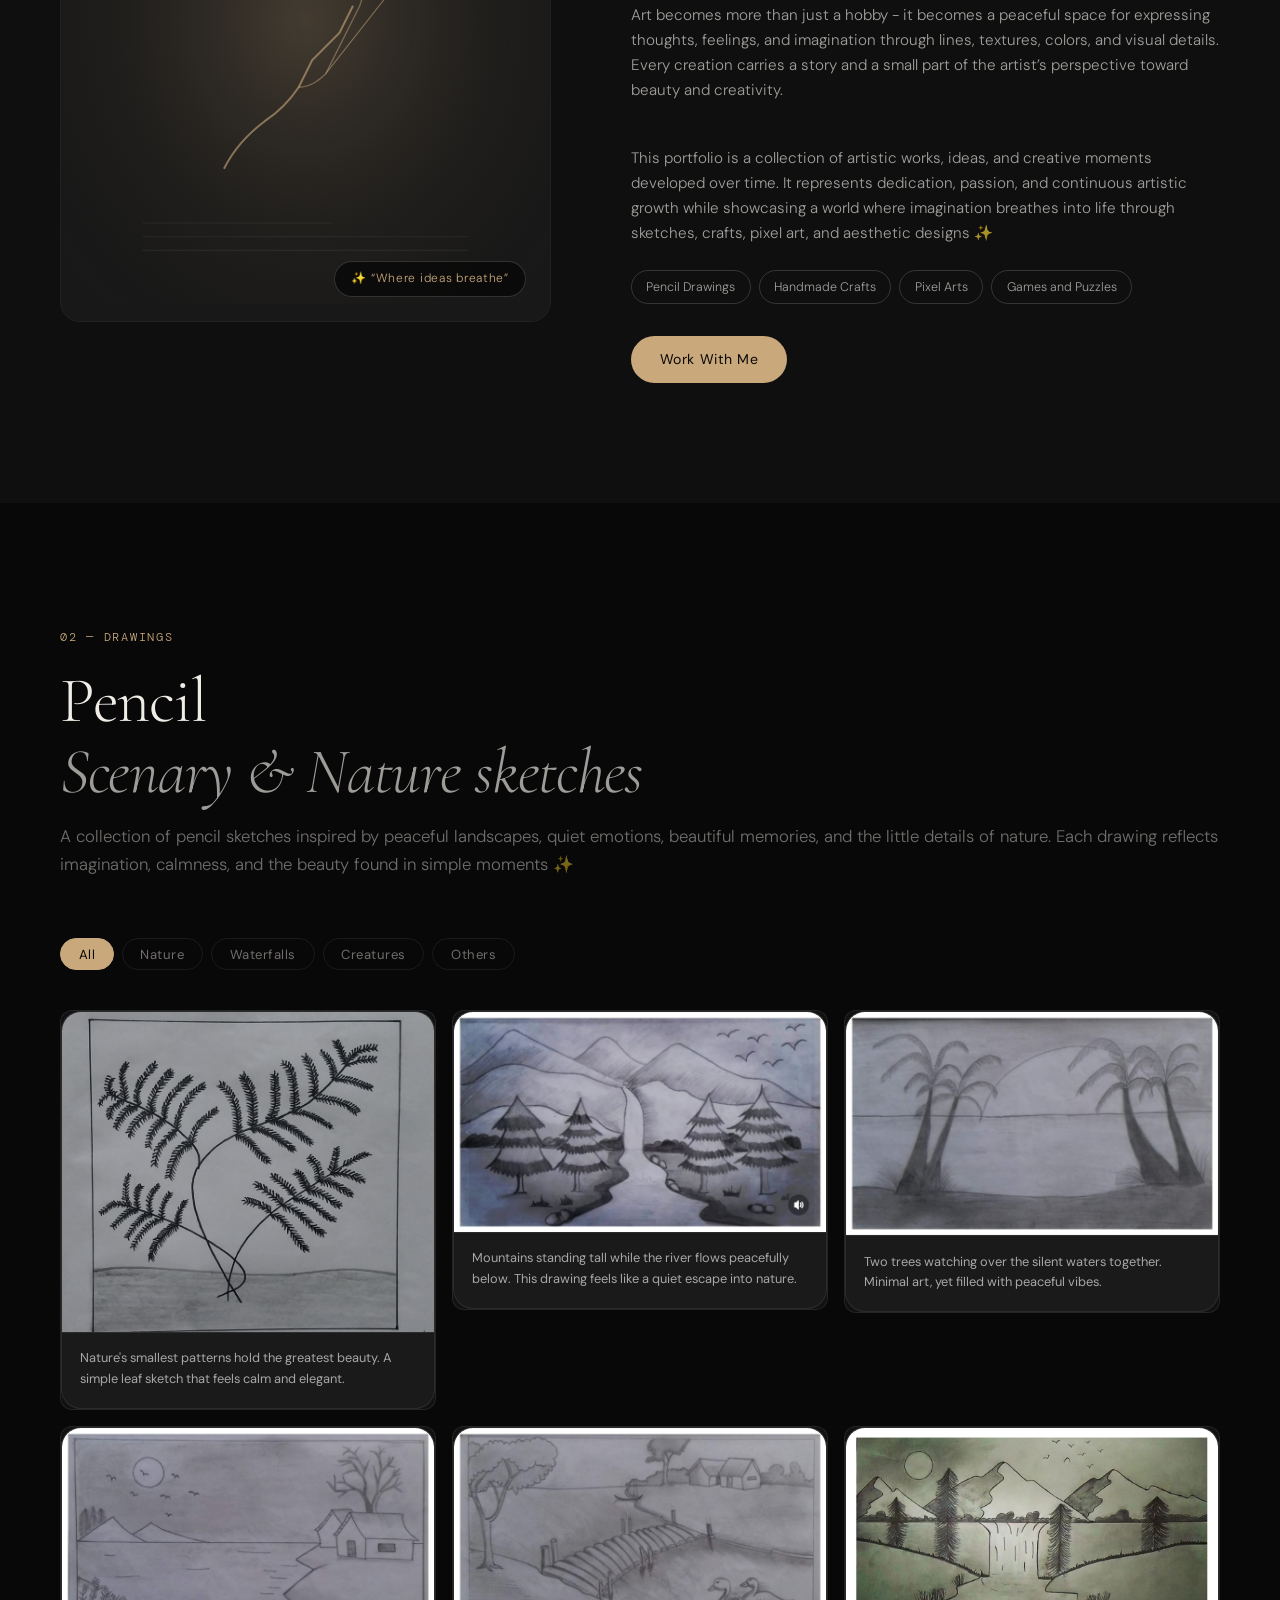
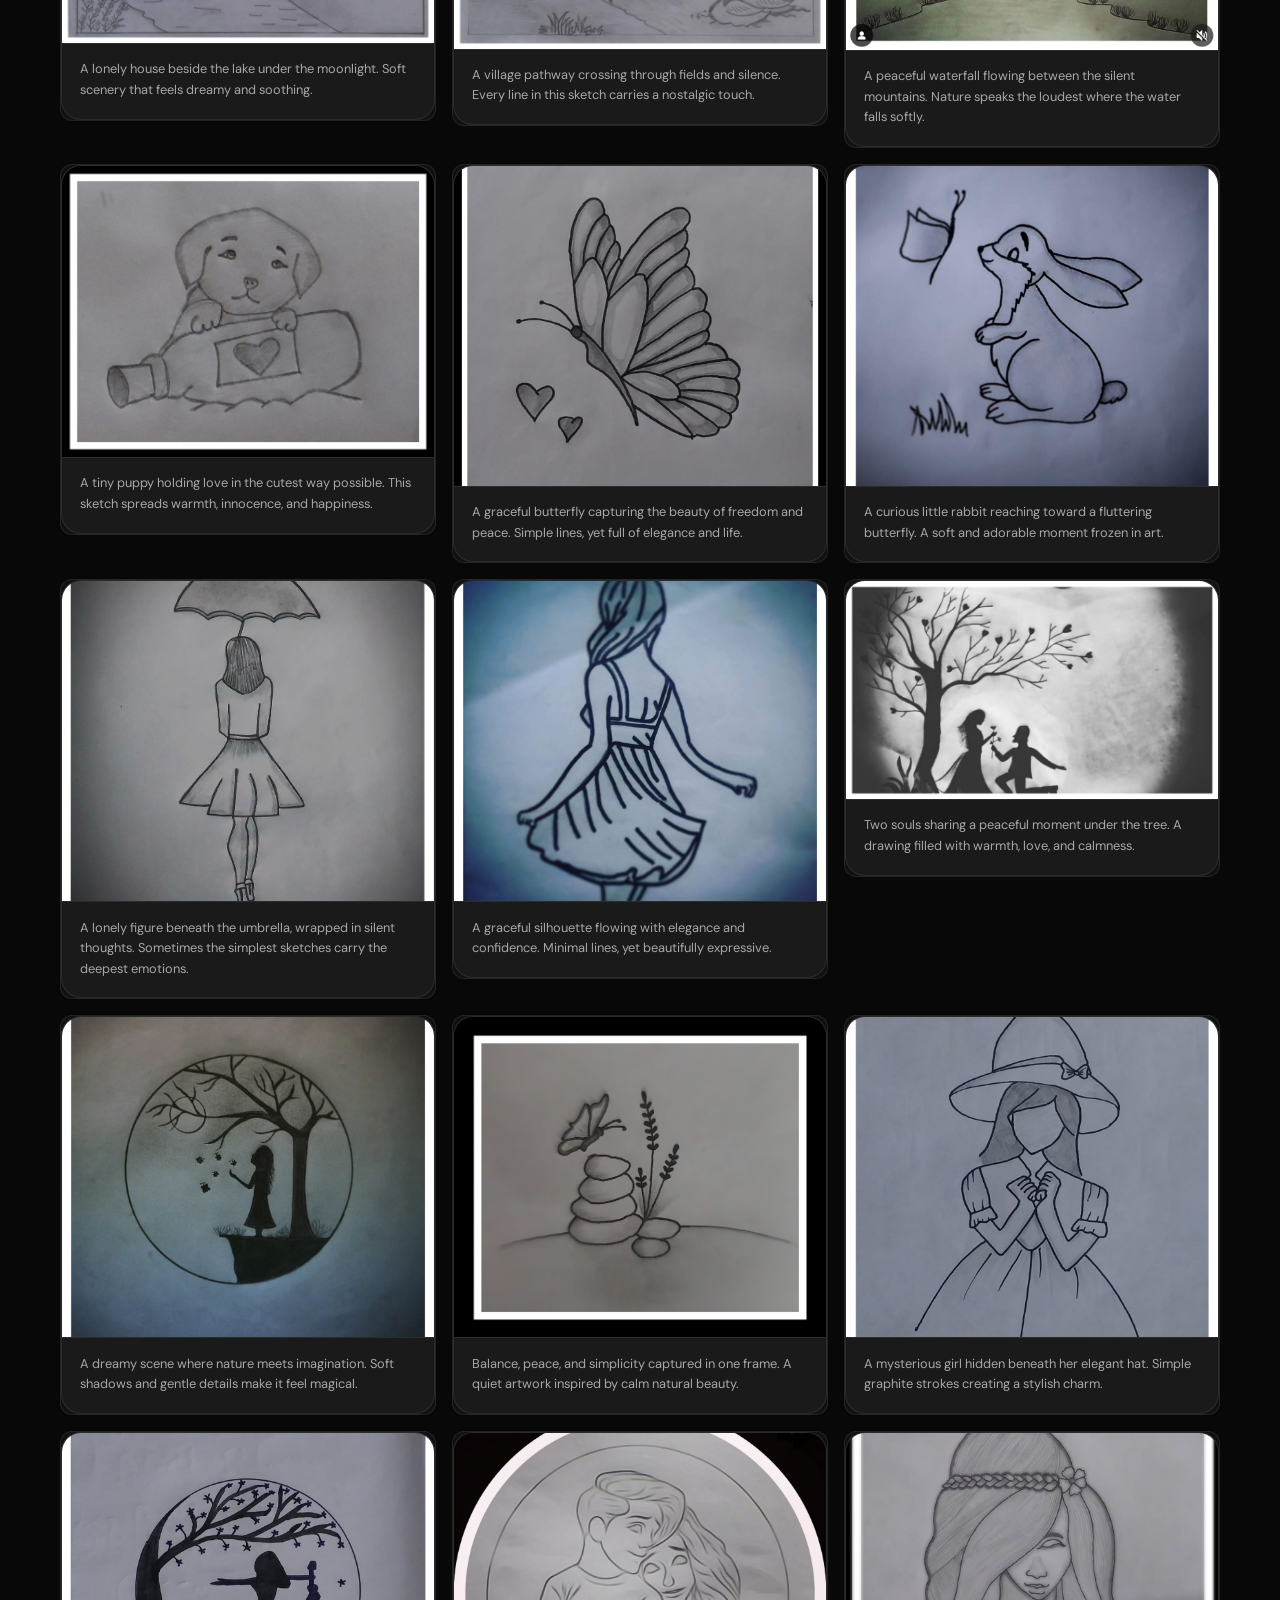
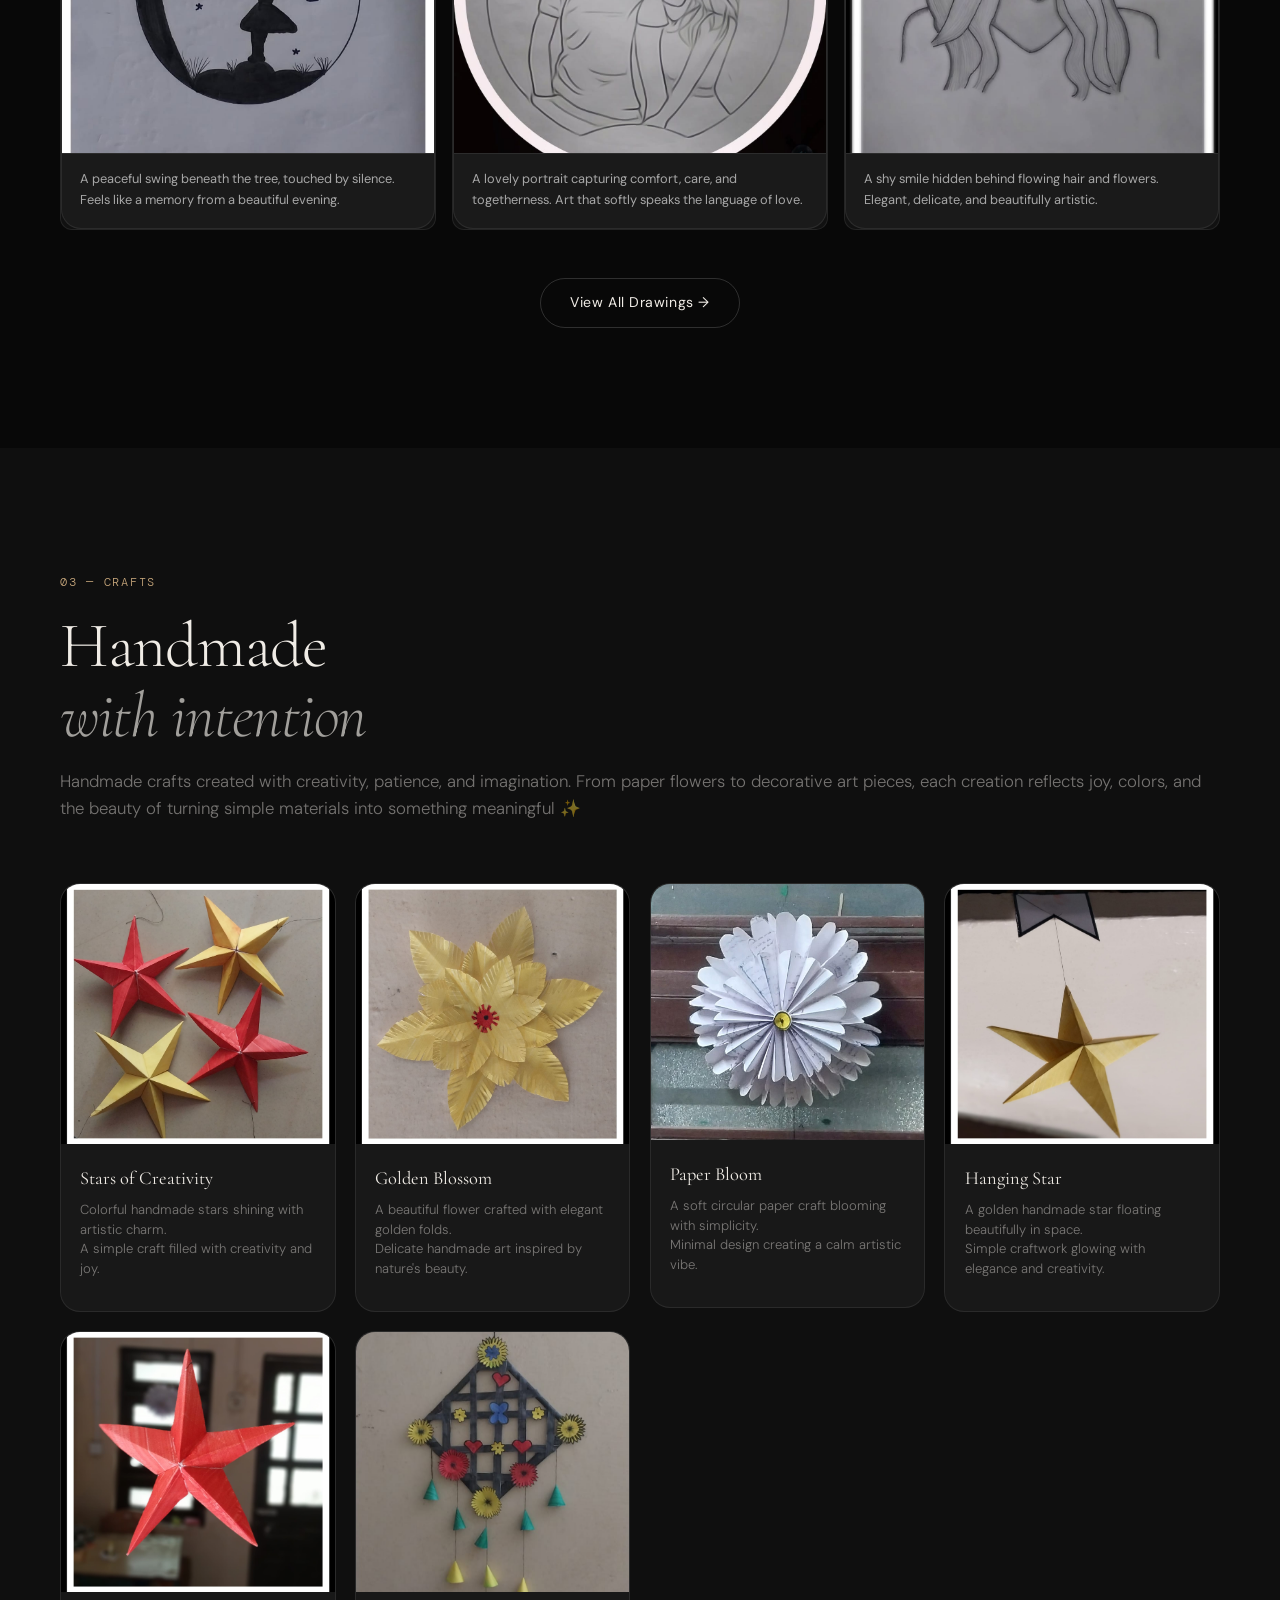
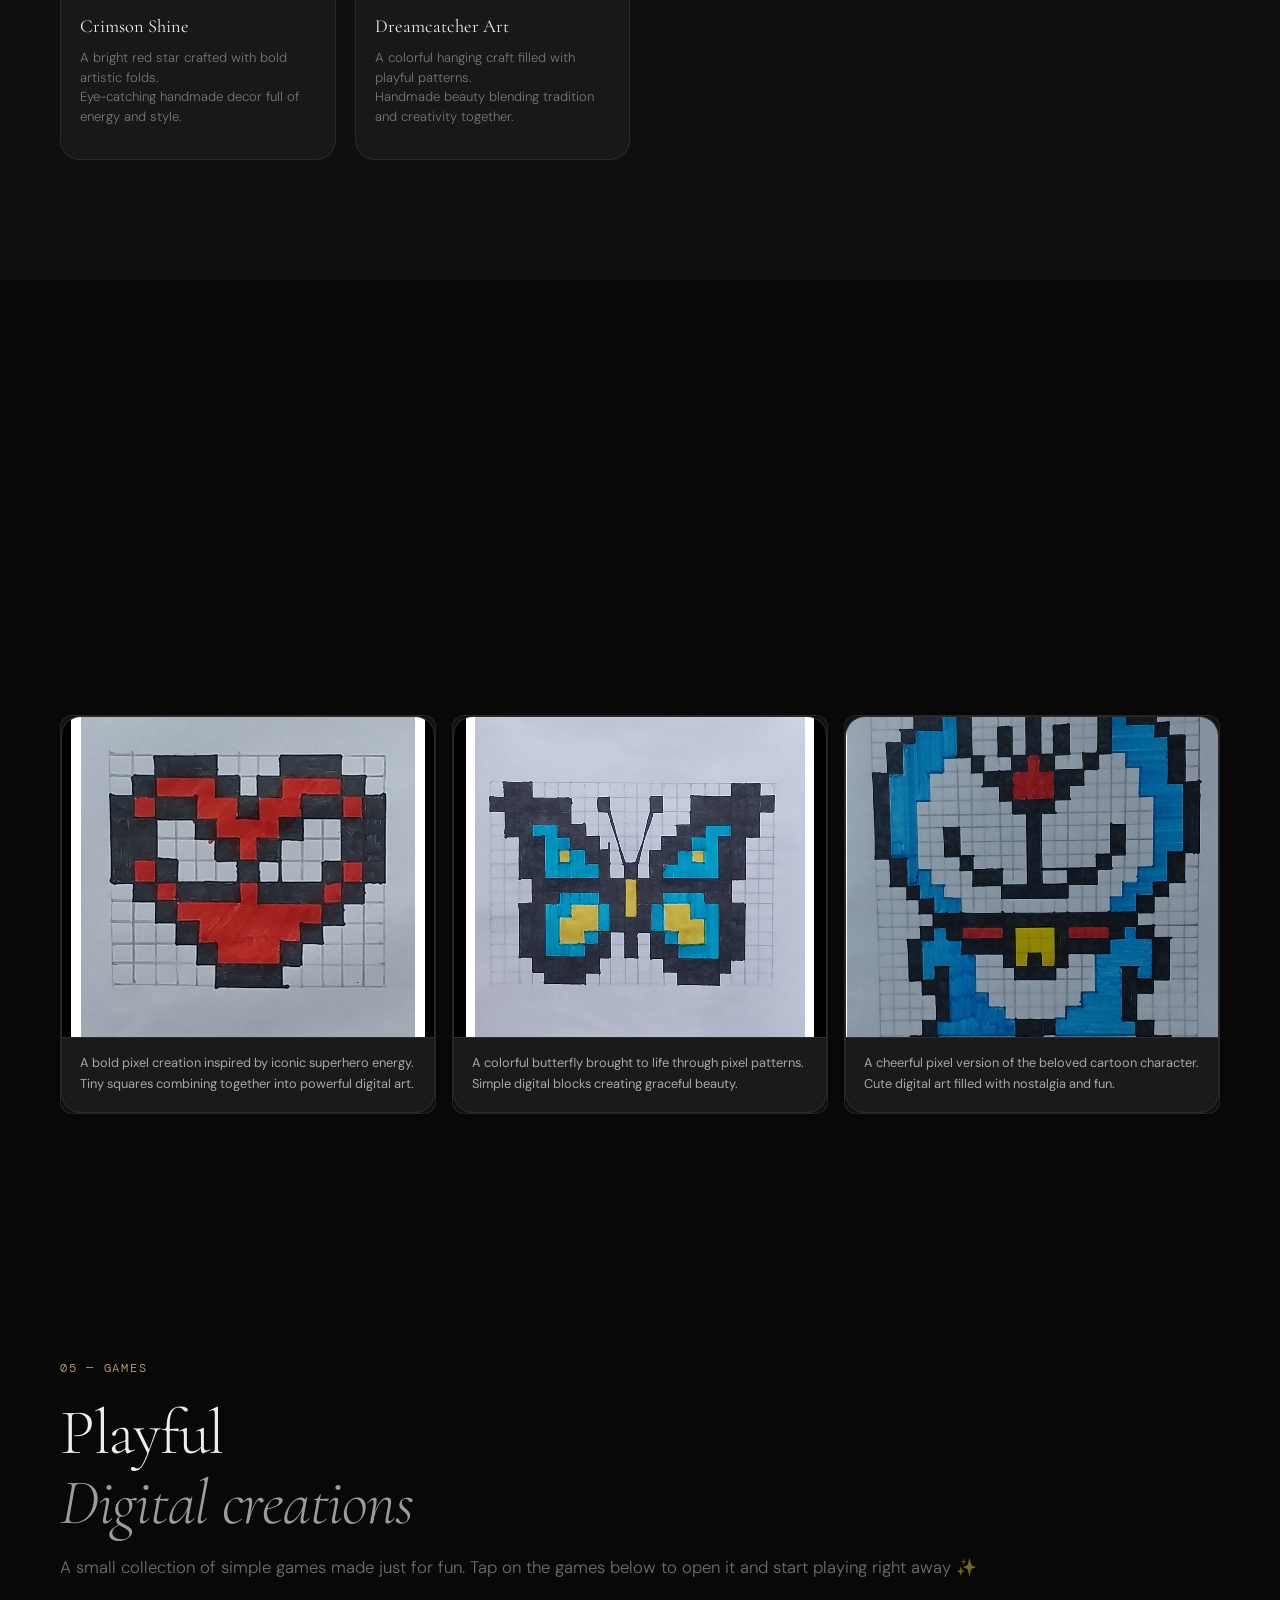
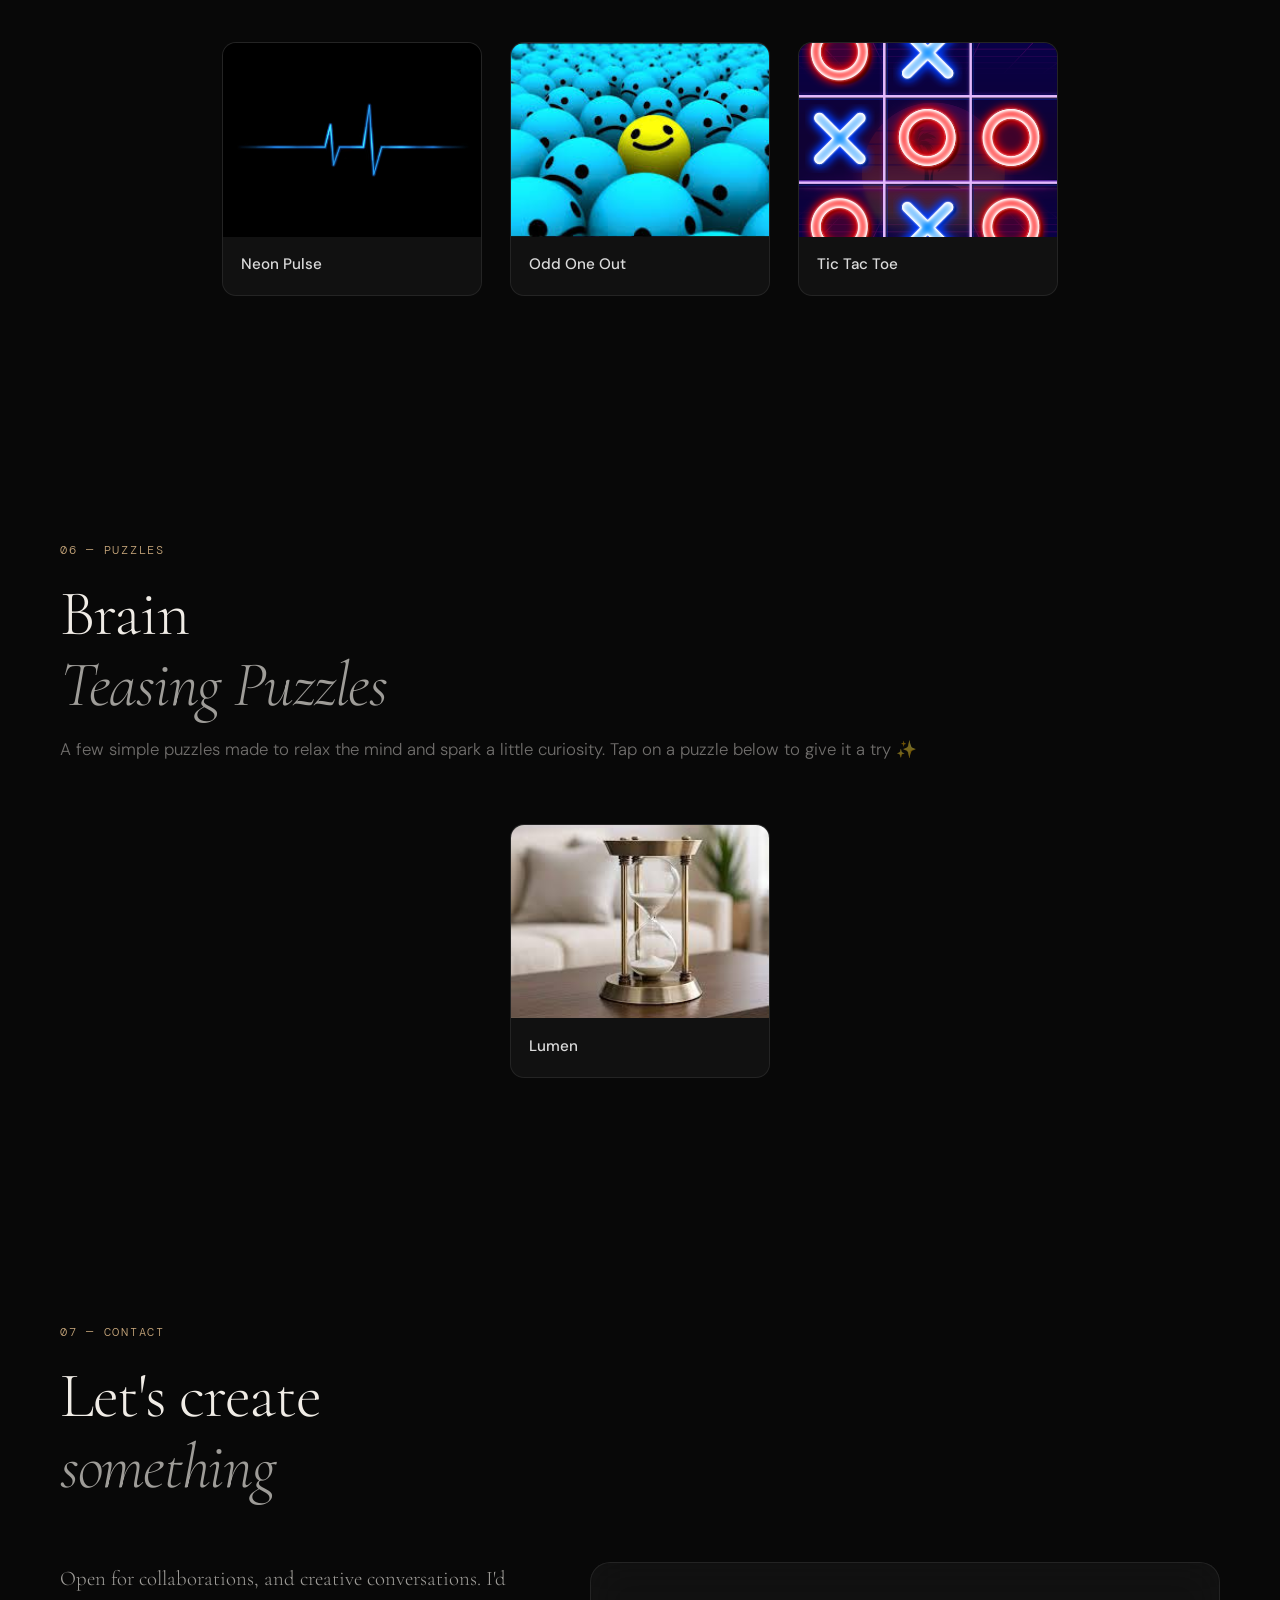
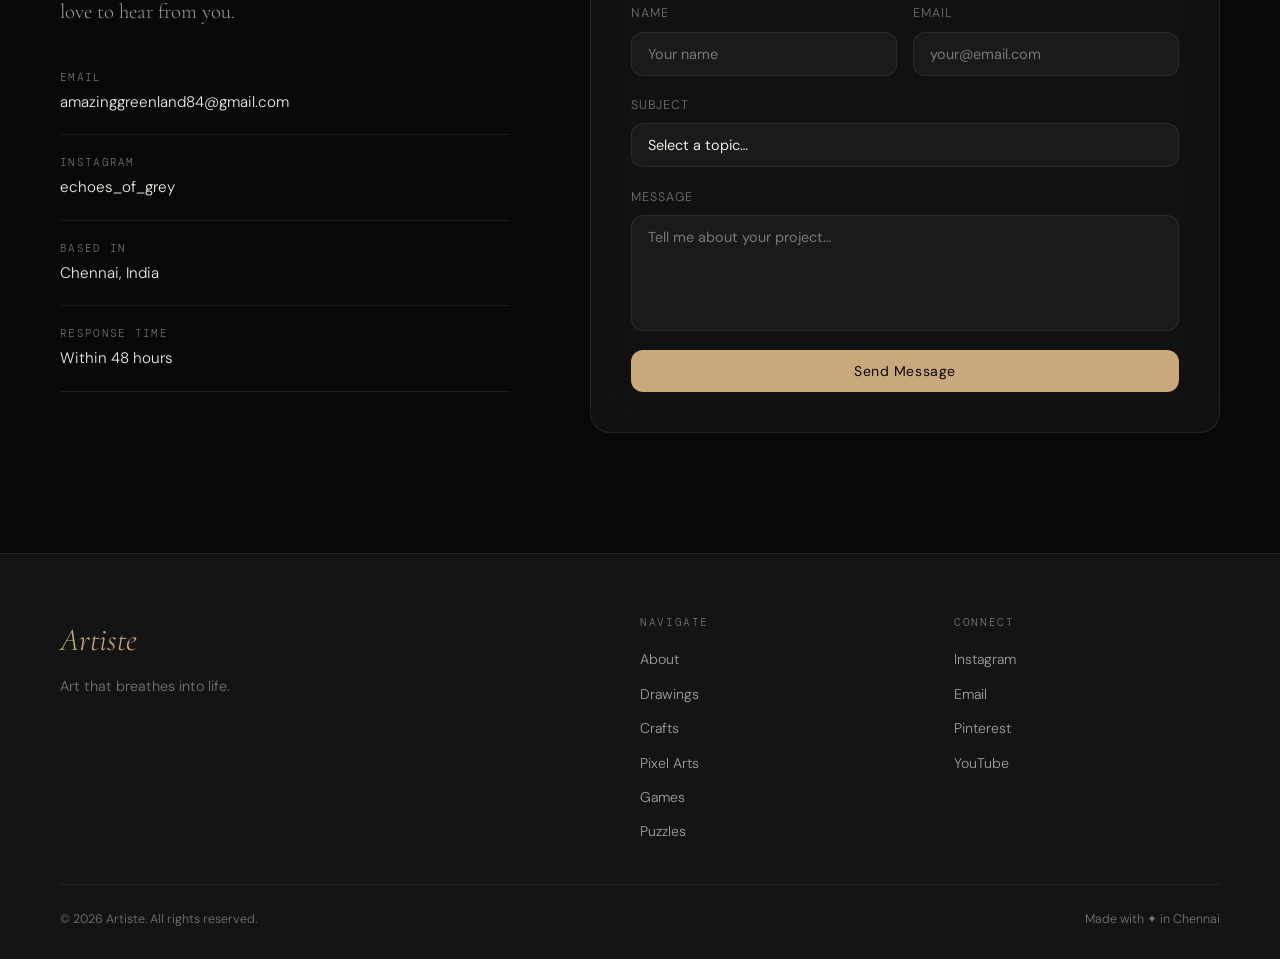
==== commit 6fd70ef8: "Update index.html" ====
--- a/praveenkumarg/01/index.html
+++ b/praveenkumarg/01/index.html
@@ -579,7 +579,7 @@
       <div class="hero-frame">
          <div class="hero-img-placeholder">
             <img 
-              src="images/profile-art.jpeg" 
+              src="images/profile-art.jpeg.jpg" 
               alt="Featured Artwork"
               class="hero-main-image"
             />
